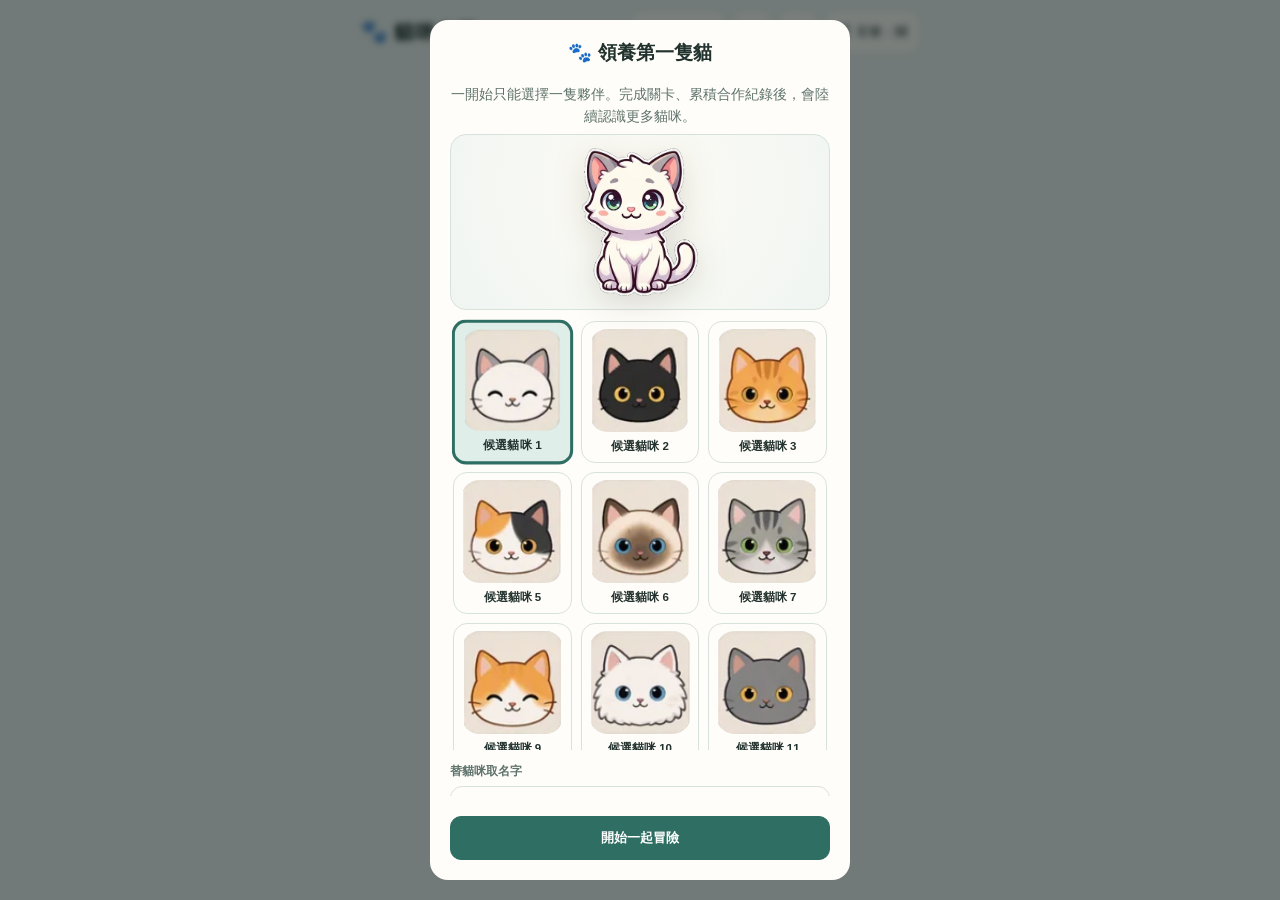
==== index.html @ 3f8132c7 "貓咪小屋改為首頁、數獨成為小遊戲，學院題庫改為標準化 JSON - 拆分 7528 行的 index.html：style.css 與 js/{main,ui,pet,room,academy,sho" ====
<!doctype html>
<html lang="zh-Hant">
  <head>
    <meta charset="UTF-8" />
    <meta name="viewport" content="width=device-width, initial-scale=1, viewport-fit=cover" />
    <meta name="color-scheme" content="light dark" />
    <title>貓咪小屋｜養貓、上學、解謎</title>
    <meta name="theme-color" content="#2f6f63" />
    <link rel="manifest" href="./manifest.webmanifest" />
    <link rel="stylesheet" href="./style.css" />
    <link rel="icon" type="image/png" sizes="32x32" href="./icons/favicon-32.png" />
    <link rel="apple-touch-icon" href="./icons/apple-touch-icon.png" />
    <meta name="mobile-web-app-capable" content="yes" />
    <meta name="apple-mobile-web-app-capable" content="yes" />
    <meta name="apple-mobile-web-app-title" content="貓咪小屋" />
    <meta name="apple-mobile-web-app-status-bar-style" content="default" />
  </head>
  <body>
    <header class="topbar">
      <h1><span>🐾</span> 貓咪小屋</h1>
      <nav class="toolbar">
        <button id="homeBtn" hidden>🏠 回貓屋</button
        ><button id="puzzleBtn" hidden>🧩 數獨打工</button
        ><button id="themeBtn" title="切換深色／淺色">🌙</button
        ><button id="sfxBtn" title="切換音效">🔊</button
        ><button id="bgmBtn" title="切換背景音樂">🎵 音樂：關</button>
      </nav>
    </header>

    <!-- 首頁：貓咪小屋 -->
    <main id="homeScreen" class="screen">
      <section class="card" id="petView"></section>
    </main>

    <!-- 小遊戲：貓咪邏輯謎題（數獨打工） -->
    <main id="puzzleScreen" class="screen" hidden>
      <p class="sub">
        每個色塊 1 隻貓・每列 1 隻・每行 1 隻・貓不能相鄰（含斜角）<br />每題唯一解，純靠邏輯推導，不用猜
      </p>
      <section class="card levels">
        <button data-n="5">5×5 簡單</button><button data-n="7">7×7 普通</button
        ><button data-n="9">9×9 困難</button><button id="dailyBtn">📅 每日挑戰</button
        ><button id="skinBtn" title="更換貓咪圖示"><span id="skinBtnLabel">🐱 換貓</span></button>
      </section>
      <section class="card">
        <div class="status">
          <span class="hearts" id="hearts">🐟🐟🐟</span><span>⏱ <b id="timer">00:00</b></span
          ><span>🐱 <b id="progress">0/5</b></span
          ><span id="bestLabel">🏆 --:--</span>
        </div>
      </section>
      <section class="card boardWrap">
        <div class="board" id="board" role="grid" aria-label="謎題盤面"></div>
      </section>
      <section class="card controls">
        <button id="modeMarkBtn" class="on">✕ 排除</button><button id="modeCatBtn">🐱 放貓</button
        ><button id="hintBtn" aria-label="顯示提示">💡 提示</button
        ><button id="undoBtn" aria-label="復原上一步">↶ 復原</button
        ><button id="autoXBtn" class="on">自動打叉</button><button id="restartBtn">↻ 重來</button
        ><button id="newBtn" class="primary">🎲 新題目</button>
      </section>
      <footer>
        <p>
          點格子＝依目前模式動作；<b>長按或右鍵</b>可清除單格。放錯貓會扣 1 條小魚乾。<br />鍵盤：<kbd>方向鍵</kbd>移動、<kbd>X</kbd>
          打叉、<kbd>C</kbd> 放貓、<kbd>Backspace</kbd> 清除。
        </p>
      </footer>
    </main>

    <div class="overlay hidden" id="overlay">
      <div class="sheet">
        <h2 id="overlayTitle">完成！</h2>
        <p id="overlayBody"></p>
        <div class="row">
          <button id="overlayPrimary" class="primary">下一題</button
          ><button id="overlaySecondary">關閉</button>
        </div>
      </div>
    </div>
    <div class="loading hidden" id="loading">
      <span class="spin"></span><span id="loadingText">生成題目中…</span>
    </div>
    <script type="module" src="./js/main.js"></script>
  </body>
</html>
---- style.css ----
:root {
  --bg: #eef3f1;
  --card: #fffdf9;
  --ink: #22322e;
  --muted: #5f736c;
  --line: #d8e2dd;
  --accent: #2f6f63;
  --accent-soft: #dfeee9;
  --warn: #b4553f;
  --gold: #c9a227;
  --radius: 16px;
  --gap: 10px;
}
:root[data-theme="dark"] {
  --bg: #141d1b;
  --card: #1c2725;
  --ink: #e6efec;
  --muted: #9db0aa;
  --line: #2c3a37;
  --accent: #6fc2ad;
  --accent-soft: #243a35;
  --warn: #e08a72;
  --gold: #e2c45c;
}
* {
  box-sizing: border-box;
}
html,
body {
  margin: 0;
  padding: 0;
}
body {
  font-family:
    -apple-system, BlinkMacSystemFont, "Segoe UI", "Noto Sans TC", "PingFang TC",
    "Microsoft JhengHei", sans-serif;
  background: var(--bg);
  color: var(--ink);
  -webkit-text-size-adjust: 100%;
  padding: calc(10px + env(safe-area-inset-top)) 12px calc(18px + env(safe-area-inset-bottom));
  display: flex;
  flex-direction: column;
  align-items: center;
  gap: 12px;
  min-height: 100dvh;
}
header {
  width: min(560px, 100%);
  text-align: center;
}
h1 {
  margin: 0;
  font-size: 1.25rem;
  letter-spacing: 0.02em;
}
h1 span {
  font-size: 1.4rem;
}
.sub {
  margin: 4px 0 0;
  color: var(--muted);
  font-size: 0.78rem;
  line-height: 1.5;
}
.card {
  width: min(560px, 100%);
  background: var(--card);
  border: 1px solid var(--line);
  border-radius: var(--radius);
  box-shadow: 0 6px 20px rgba(20, 40, 35, 0.06);
}
.status {
  display: flex;
  align-items: center;
  justify-content: space-between;
  gap: 8px;
  padding: 10px 14px;
  font-size: 0.85rem;
}
.status b {
  font-variant-numeric: tabular-nums;
}
.hearts {
  letter-spacing: 2px;
  font-size: 1rem;
}
.levels {
  display: flex;
  flex-wrap: wrap;
  gap: 6px;
  padding: 10px;
  justify-content: center;
}
.levels button {
  flex: 1 1 30%;
  min-width: 0;
}
button {
  font: inherit;
  font-size: 0.82rem;
  color: var(--ink);
  background: var(--card);
  border: 1px solid var(--line);
  border-radius: 11px;
  padding: 9px 11px;
  cursor: pointer;
  -webkit-tap-highlight-color: transparent;
}
button:active {
  transform: translateY(1px);
}
button.primary {
  background: var(--accent);
  border-color: var(--accent);
  color: #fff;
  font-weight: 700;
}
button.on {
  background: var(--accent-soft);
  border-color: var(--accent);
  font-weight: 700;
}
button:disabled {
  opacity: 0.45;
  cursor: default;
}
.boardWrap {
  width: min(560px, 100%);
  padding: 10px;
}
.board {
  position: relative;
  display: grid;
  gap: 0;
  aspect-ratio: 1/1;
  width: 100%;
  border-radius: 12px;
  overflow: hidden;
  background: var(--card);
  border: 3px solid var(--ink);
  user-select: none;
  touch-action: manipulation;
  container-type: inline-size;
}
.cell {
  position: relative;
  display: flex;
  align-items: center;
  justify-content: center;
  font-size: calc(100cqw / var(--n, 5) * 0.55);
  line-height: 1;
  cursor: pointer;
  border: 0;
  border-radius: 0;
  background: transparent;
  padding: 0;
  margin: 0;
  min-width: 0;
  min-height: 0;
  overflow: hidden;
}
.cell i {
  font-style: normal;
  pointer-events: none;
}
.cell.mark i {
  color: var(--ink);
  opacity: 0.7;
}
.cell.cat i {
  filter: drop-shadow(0 1px 1px rgba(0, 0, 0, 0.15));
}
.cell.autox i {
  opacity: 0.8;
}
.face {
  display: block;
  background: url("./icons/cats.webp") 0 0/900% 900% no-repeat;
  border-radius: 18%;
}
.cell i.face {
  width: 86%;
  height: 86%;
}
.skins {
  display: grid;
  grid-template-columns: repeat(6, minmax(0, 1fr));
  gap: 6px;
  max-height: 55vh;
  overflow: auto;
  margin-top: 10px;
  padding: 2px 2px 12px;
}
.skins button {
  aspect-ratio: 1/1;
  min-width: 0;
  padding: 3px;
  font-size: 1.5rem;
  line-height: 1;
  display: flex;
  align-items: center;
  justify-content: center;
}
.skins button.wide {
  grid-column: span 3;
  aspect-ratio: auto;
  font-size: 0.85rem;
}
.skins .face {
  width: 100%;
  height: 100%;
}
@media (hover: hover) {
  .skins button {
    transition: transform 0.12s;
  }
  .skins button:not(.wide):hover {
    transform: scale(1.5);
    position: relative;
    z-index: 1;
    box-shadow: 0 4px 14px rgba(0, 0, 0, 0.25);
  }
}
.board.kbd .cell.cursor {
  outline: 2px solid var(--accent);
  outline-offset: -3px;
}
.cell.bad {
  animation: shake 0.3s;
  background: rgba(180, 85, 63, 0.25);
}
.cell.hint {
  animation: pulse 1s ease-in-out 2;
}
@keyframes shake {
  0%,
  100% {
    transform: translateX(0);
  }
  25% {
    transform: translateX(-3px);
  }
  75% {
    transform: translateX(3px);
  }
}
@keyframes pulse {
  0%,
  100% {
    background: transparent;
  }
  50% {
    background: var(--accent-soft);
  }
}
.controls {
  display: flex;
  flex-wrap: wrap;
  gap: 6px;
  padding: 10px;
}
.controls button {
  flex: 1 1 auto;
  min-width: 76px;
}
.overlay {
  position: fixed;
  inset: 0;
  background: rgba(12, 22, 20, 0.55);
  backdrop-filter: blur(3px);
  -webkit-backdrop-filter: blur(3px);
  display: flex;
  align-items: center;
  justify-content: center;
  padding: 20px;
  z-index: 20;
}
.overlay.hidden {
  display: none;
}
.sheet {
  background: var(--card);
  color: var(--ink);
  border-radius: 18px;
  padding: 20px;
  width: min(420px, 100%);
  text-align: center;
  /* 內容過長時只捲動中間區塊，標題與按鈕固定可見 */
  display: flex;
  flex-direction: column;
  max-height: calc(100dvh - 40px);
}
.sheet > h2,
.sheet > .row {
  flex-shrink: 0;
}
#overlayBody {
  flex: 1 1 auto;
  min-height: 0;
  overflow-y: auto;
  overscroll-behavior: contain;
  -webkit-overflow-scrolling: touch;
}
/* 捲動容器會裁掉超出寬度的內容：讓格線欄位可縮小，不被文字撐寬 */
#petView .pet-home {
  grid-template-columns: minmax(0, 1fr);
}
#petView .pet-hero {
  grid-template-columns: 92px minmax(0, 1fr);
}
#petView .pet-subnav {
  grid-template-columns: repeat(4, minmax(0, 1fr));
}
@media (max-width: 600px), (hover: none) and (pointer: coarse) {
  #petView .pet-hero {
    grid-template-columns: 78px minmax(0, 1fr);
  }
}
.sheet h2 {
  margin: 0 0 6px;
  font-size: 1.2rem;
}
.sheet p {
  margin: 6px 0;
  color: var(--muted);
  font-size: 0.86rem;
  line-height: 1.6;
}
.sheet .row {
  display: flex;
  gap: 8px;
  margin-top: 14px;
}
.sheet .row button {
  flex: 1;
}
.loading {
  position: fixed;
  inset: 0;
  display: flex;
  align-items: center;
  justify-content: center;
  background: rgba(12, 22, 20, 0.35);
  z-index: 30;
  color: #fff;
  font-size: 0.95rem;
  gap: 10px;
}
.loading.hidden {
  display: none;
}
.spin {
  width: 18px;
  height: 18px;
  border-radius: 50%;
  border: 3px solid rgba(255, 255, 255, 0.35);
  border-top-color: #fff;
  animation: sp 1s linear infinite;
}
@keyframes sp {
  to {
    transform: rotate(360deg);
  }
}
footer {
  color: var(--muted);
  font-size: 0.72rem;
  text-align: center;
  line-height: 1.6;
  max-width: 560px;
}
kbd {
  background: var(--accent-soft);
  border-radius: 5px;
  padding: 1px 5px;
  font-size: 0.72rem;
}
/* 換貓動畫、音效冷卻與手機修正 */
html.skin-animation-lock,
body.skin-animation-lock {
  overflow: hidden;
  overscroll-behavior: none;
  touch-action: none;
  scrollbar-gutter: stable;
}
#skinBtn.skin-cooldown {
  position: relative;
  overflow: hidden;
  cursor: not-allowed;
  opacity: 0.72;
  border-color: var(--line);
  color: var(--muted);
}
#skinBtn.skin-cooldown::before {
  content: "";
  position: absolute;
  inset: 0;
  z-index: 0;
  background: linear-gradient(
    90deg,
    color-mix(in srgb, var(--accent) 24%, transparent),
    color-mix(in srgb, var(--accent) 8%, transparent)
  );
  transform-origin: left center;
  transform: scaleX(var(--cooldown-progress, 1));
  pointer-events: none;
}
#skinBtn > span {
  position: relative;
  z-index: 1;
}
.skins button.skin-choosing {
  position: relative;
  z-index: 2;
  transform: scale(0.92);
  opacity: 0.55;
  transition:
    transform 0.15s ease,
    opacity 0.15s ease;
}
.skin-effects-layer {
  position: fixed;
  inset: 0;
  z-index: 9999;
  width: 100%;
  height: 100%;
  overflow: visible;
  pointer-events: none;
  contain: layout style;
  transform: translateZ(0);
}
.skin-fly-preview {
  position: absolute;
  left: 0;
  top: 0;
  z-index: 5;
  display: flex;
  align-items: center;
  justify-content: center;
  margin: 0;
  padding: 3px;
  overflow: hidden;
  pointer-events: none;
  background: var(--card);
  border: 2px solid var(--accent);
  border-radius: 18%;
  box-shadow:
    0 8px 26px rgba(0, 0, 0, 0.34),
    0 0 0 4px color-mix(in srgb, var(--accent) 20%, transparent),
    0 0 24px color-mix(in srgb, var(--accent) 58%, transparent);
  transform-origin: center;
  will-change: transform, opacity, filter;
  backface-visibility: hidden;
}
.skin-fly-preview .face {
  width: 100%;
  height: 100%;
  border-radius: 14%;
}
.skin-fly-preview .fly-emoji {
  display: flex;
  align-items: center;
  justify-content: center;
  width: 100%;
  height: 100%;
  font-size: clamp(28px, 9vw, 46px);
  line-height: 1;
}
.skin-trail-dot,
.skin-paw-trail,
.skin-arrival-particle,
.skin-arrival-ring {
  position: absolute;
  left: 0;
  top: 0;
  pointer-events: none;
  transform: translate3d(-50%, -50%, 0);
}
.skin-trail-dot {
  z-index: 2;
  width: 10px;
  height: 10px;
  border-radius: 50%;
  background: radial-gradient(
    circle,
    #fff 0 18%,
    var(--gold) 20% 44%,
    var(--accent) 48% 70%,
    transparent 74%
  );
  box-shadow:
    0 0 7px var(--gold),
    0 0 14px var(--accent);
  animation: skinTrailFade 0.48s ease-out forwards;
}
@keyframes skinTrailFade {
  to {
    opacity: 0;
    transform: translate3d(-50%, -50%, 0) scale(0.12);
  }
}
.skin-paw-trail {
  z-index: 3;
  color: var(--gold);
  font-size: 15px;
  line-height: 1;
  filter: drop-shadow(0 0 3px #fff) drop-shadow(0 0 6px var(--gold));
  animation: skinPawFade 0.66s ease-out forwards;
}
@keyframes skinPawFade {
  0% {
    opacity: 0.95;
    transform: translate3d(-50%, -50%, 0) scale(0.66) rotate(var(--paw-rotate, 0deg));
  }
  100% {
    opacity: 0;
    transform: translate3d(-50%, -105%, 0) scale(0.32) rotate(var(--paw-rotate, 0deg));
  }
}
.skin-arrival-particle {
  z-index: 6;
  width: 8px;
  height: 8px;
  border-radius: 50%;
  background: var(--particle-color, var(--gold));
  box-shadow:
    0 0 6px var(--particle-color, var(--gold)),
    0 0 12px var(--particle-color, var(--gold));
  animation: skinParticleBurst 0.62s ease-out forwards;
}
@keyframes skinParticleBurst {
  to {
    opacity: 0;
    transform: translate3d(-50%, -50%, 0) translate3d(var(--particle-x), var(--particle-y), 0)
      scale(0.12);
  }
}
.skin-arrival-ring {
  z-index: 1;
  width: 24px;
  height: 24px;
  border: 3px solid var(--accent);
  border-radius: 50%;
  box-shadow:
    0 0 12px var(--accent),
    inset 0 0 12px var(--gold);
  animation: skinArrivalRing 0.58s ease-out forwards;
}
@keyframes skinArrivalRing {
  from {
    opacity: 0.95;
    transform: translate3d(-50%, -50%, 0) scale(0.3);
  }
  to {
    opacity: 0;
    transform: translate3d(-50%, -50%, 0) scale(3.8);
  }
}
.board.skin-arrive {
  animation: boardSkinArrive 0.42s cubic-bezier(0.2, 0.9, 0.3, 1);
}
@keyframes boardSkinArrive {
  0%,
  100% {
    transform: scale(1);
    filter: brightness(1);
  }
  35% {
    transform: scale(0.978);
    filter: brightness(1.14);
  }
  68% {
    transform: scale(1.012);
    filter: brightness(1.07);
  }
}
.cell.cat.skin-target {
  z-index: 3;
  overflow: visible;
}
.cell.cat.skin-target i {
  animation: skinTargetArrive 0.56s cubic-bezier(0.18, 0.9, 0.28, 1);
}
@keyframes skinTargetArrive {
  0% {
    opacity: 0.45;
    transform: scale(0.65) rotate(-7deg);
  }
  48% {
    opacity: 1;
    transform: scale(1.35) rotate(5deg);
  }
  72% {
    transform: scale(0.92) rotate(-2deg);
  }
  100% {
    transform: scale(1);
  }
}
.cell.cat.skin-updated i {
  animation: catSkinUpdated 0.42s cubic-bezier(0.2, 0.9, 0.3, 1) both;
}
@keyframes catSkinUpdated {
  0% {
    transform: scale(0.75);
    opacity: 0.5;
  }
  58% {
    transform: scale(1.17);
    opacity: 1;
  }
  100% {
    transform: scale(1);
    opacity: 1;
  }
}
@media (max-width: 600px), (hover: none), (pointer: coarse) {
  body {
    isolation: isolate;
  }
  .overlay {
    backdrop-filter: blur(2px);
    -webkit-backdrop-filter: blur(2px);
  }
  .skin-fly-preview {
    padding: 2px;
    box-shadow:
      0 7px 20px rgba(0, 0, 0, 0.3),
      0 0 0 3px var(--accent);
  }
  .skin-trail-dot {
    width: 8px;
    height: 8px;
  }
  .skin-paw-trail {
    font-size: 13px;
  }
}
@media (max-width: 400px) {
  .status {
    font-size: 0.78rem;
    padding: 8px 10px;
  }
}
@media (prefers-reduced-motion: reduce) {
  .skin-trail-dot,
  .skin-paw-trail,
  .skin-arrival-particle,
  .skin-arrival-ring {
    display: none !important;
  }
  .board.skin-arrive,
  .cell.cat.skin-target i,
  .cell.cat.skin-updated i {
    animation: none !important;
  }
  .skins button.skin-choosing {
    transition: none;
  }
}

/* =========================================================
   手機操作版面與動畫效能優化
   ========================================================= */
:root {
  --tap-size: 44px;
  --mobile-controls-height: 76px;
}
button {
  min-height: var(--tap-size);
  touch-action: manipulation;
}
button:focus-visible {
  outline: 3px solid color-mix(in srgb, var(--accent) 55%, white);
  outline-offset: 2px;
}

/* 動畫元素隔離，降低重繪範圍 */
.skin-effects-layer {
  contain: strict;
  isolation: isolate;
}
.skin-fly-preview,
.skin-trail-dot,
.skin-paw-trail,
.skin-arrival-particle,
.skin-arrival-ring {
  contain: layout style paint;
  transform-style: preserve-3d;
}
.board,
.cell,
.face {
  backface-visibility: hidden;
  -webkit-backface-visibility: hidden;
}

/* 手機介面 */
@media (max-width: 600px), (hover: none) and (pointer: coarse) {
  :root {
    --radius: 14px;
    --tap-size: 46px;
  }
  html {
    scroll-padding-bottom: calc(
      var(--mobile-controls-height) + env(safe-area-inset-bottom) + 12px
    );
  }
  body {
    display: block;
    min-height: 100dvh;
    padding: calc(6px + env(safe-area-inset-top)) 8px
      calc(var(--mobile-controls-height) + env(safe-area-inset-bottom) + 18px);
  }
  header,
  .card,
  footer {
    width: 100%;
    max-width: 560px;
    margin-left: auto;
    margin-right: auto;
  }
  header {
    padding: 2px 2px 4px;
  }
  h1 {
    font-size: 1.08rem;
    line-height: 1.25;
  }
  h1 span {
    font-size: 1.2rem;
  }
  .sub {
    font-size: 0.72rem;
    line-height: 1.38;
    margin-top: 2px;
  }

  /* 難度與功能縮成穩定的三欄按鈕 */
  .levels {
    display: grid;
    grid-template-columns: repeat(3, minmax(0, 1fr));
    gap: 6px;
    padding: 7px;
    margin-top: 5px;
  }
  .levels button {
    width: 100%;
    min-width: 0;
    min-height: 44px;
    padding: 6px 4px;
    font-size: 0.75rem;
    line-height: 1.15;
  }

  /* 狀態列固定一行，減少棋盤上方高度 */
  .status {
    display: grid;
    grid-template-columns: 1.2fr 0.9fr 0.8fr 1fr;
    gap: 3px;
    padding: 7px 8px;
    margin-top: 6px;
    font-size: 0.72rem;
    text-align: center;
  }
  .status > span {
    white-space: nowrap;
    overflow: hidden;
    text-overflow: ellipsis;
  }
  .hearts {
    font-size: 0.86rem;
    letter-spacing: 0;
  }

  /* 棋盤盡可能放大，並避免點擊後畫面縮放 */
  .boardWrap {
    padding: 6px;
    margin-top: 6px;
  }
  .board {
    border-width: 2px;
    border-radius: 10px;
    touch-action: manipulation;
  }
  .cell {
    touch-action: manipulation;
    -webkit-user-select: none;
    user-select: none;
  }
  .cell:active {
    filter: brightness(0.94);
  }

  /* 主要操作固定在底部，拇指可直接碰到 */
  .controls {
    position: fixed;
    left: 0;
    right: 0;
    bottom: 0;
    z-index: 15;
    display: grid;
    grid-template-columns: repeat(5, minmax(0, 1fr));
    gap: 5px;
    width: 100%;
    max-width: none;
    min-height: var(--mobile-controls-height);
    padding: 7px max(8px, env(safe-area-inset-right)) calc(7px + env(safe-area-inset-bottom))
      max(8px, env(safe-area-inset-left));
    border: 0;
    border-top: 1px solid var(--line);
    border-radius: 16px 16px 0 0;
    background: color-mix(in srgb, var(--card) 94%, transparent);
    box-shadow: 0 -8px 24px rgba(20, 40, 35, 0.16);
    backdrop-filter: blur(10px);
    -webkit-backdrop-filter: blur(10px);
  }
  .controls button {
    min-width: 0;
    min-height: 50px;
    padding: 5px 2px;
    font-size: 0.71rem;
    line-height: 1.1;
    border-radius: 10px;
  }
  /* 手機底欄只保留最常用的五個動作 */
  #autoXBtn,
  #restartBtn {
    display: none;
  }
  #newBtn {
    font-size: 0;
  }
  #newBtn::after {
    content: "🎲 新題";
    font-size: 0.71rem;
  }

  footer {
    padding: 10px 8px 4px;
    font-size: 0.66rem;
  }
  footer p:first-child {
    display: none;
  }

  /* 換貓改為底部抽屜，避免鍵盤式彈窗擋住棋盤 */
  .overlay {
    align-items: flex-end;
    padding: 0;
    background: rgba(12, 22, 20, 0.4);
    backdrop-filter: none;
    -webkit-backdrop-filter: none;
  }
  .sheet {
    width: 100%;
    max-width: 560px;
    max-height: min(78dvh, 650px);
    padding: 13px 12px calc(12px + env(safe-area-inset-bottom));
    border-radius: 20px 20px 0 0;
    box-shadow: 0 -12px 34px rgba(0, 0, 0, 0.28);
    overflow: hidden;
  }
  .sheet h2 {
    font-size: 1.05rem;
    margin-bottom: 3px;
  }
  .sheet p {
    font-size: 0.78rem;
    line-height: 1.4;
  }
  .sheet .row {
    margin-top: 8px;
  }
  .skins {
    grid-template-columns: repeat(6, minmax(0, 1fr));
    gap: 7px;
    max-height: calc(min(78dvh, 650px) - 116px);
    padding: 4px 2px 14px;
    overscroll-behavior: contain;
    -webkit-overflow-scrolling: touch;
  }
  .skins button {
    min-height: 0;
    border-radius: 12px;
  }
  .skins button.wide {
    min-height: 44px;
  }

  /* 手機減少昂貴的陰影與模糊 */
  .skin-fly-preview {
    box-shadow:
      0 5px 14px rgba(0, 0, 0, 0.25),
      0 0 0 2px var(--accent);
  }
  .skin-trail-dot {
    box-shadow: 0 0 5px var(--gold);
  }
  .skin-paw-trail {
    filter: none;
  }
  .skin-arrival-particle {
    box-shadow: 0 0 4px var(--particle-color, var(--gold));
  }
}

@media (max-width: 370px) {
  .sub br {
    display: none;
  }
  .levels button {
    font-size: 0.69rem;
  }
  .status {
    font-size: 0.67rem;
    padding-left: 5px;
    padding-right: 5px;
  }
  .controls button {
    font-size: 0.65rem;
  }
  #newBtn::after {
    font-size: 0.65rem;
  }
}

/* 低效能模式由 JavaScript 自動加入 */
html.low-fx .skin-paw-trail {
  display: none !important;
}
html.low-fx .skin-trail-dot {
  box-shadow: none;
  width: 6px !important;
  height: 6px !important;
}
html.low-fx .skin-arrival-particle:nth-of-type(n + 9) {
  display: none !important;
}
html.low-fx .board.skin-arrive {
  animation-duration: 0.28s;
}

/* 棋盤線條修正：圓角格子 + 單一 SVG 連續粗線層 */
.boardWrap {
  position: relative;
}
.board {
  gap: 2px;
  padding: 3px;
  border: 0;
  border-radius: 14px;
  background: color-mix(in srgb, var(--ink) 28%, var(--card));
  overflow: hidden;
}
.cell {
  border: 0 !important;
  border-radius: clamp(4px, 1.4cqw, 10px) !important;
  overflow: hidden;
  background-clip: padding-box;
}
.region-lines {
  position: absolute;
  inset: 10px;
  z-index: 4;
  width: calc(100% - 20px);
  height: calc(100% - 20px);
  pointer-events: none;
  overflow: visible;
  filter: drop-shadow(0 1px 0 rgba(255, 255, 255, 0.18));
}
.region-lines .region-boundary {
  fill: none;
  stroke: var(--ink);
  stroke-width: 3.5;
  stroke-linecap: square;
  stroke-linejoin: round;
  vector-effect: non-scaling-stroke;
}
.region-lines .outer-boundary {
  fill: none;
  stroke: var(--ink);
  stroke-width: 4;
  stroke-linejoin: round;
  vector-effect: non-scaling-stroke;
}
@media (max-width: 600px), (hover: none) and (pointer: coarse) {
  .board {
    gap: 2px;
    padding: 3px;
    border-radius: 12px;
  }
  .cell {
    border-radius: 7px !important;
  }
  .region-lines {
    inset: 6px;
    width: calc(100% - 12px);
    height: calc(100% - 12px);
  }
  .region-lines .region-boundary {
    stroke-width: 3;
  }
  .region-lines .outer-boundary {
    stroke-width: 4;
  }
}

/* 貓咪小屋、互動屋與好感度 */
.pet-home {
  display: grid;
  gap: 12px;
  text-align: left;
}
.pet-room-stage {
  position: relative;
  display: flex;
  flex-direction: column;
  align-items: center;
  justify-content: flex-end;
  min-height: 255px;
  padding: 14px 14px 14px;
  border-radius: 20px;
  background: radial-gradient(circle at 50% 25%, rgba(255, 252, 245, 0.96), rgba(242, 246, 243, 0.9)), var(--accent-soft);
  border: 1.5px solid color-mix(in srgb, var(--accent) 35%, var(--line));
  box-shadow: 0 8px 24px rgba(0, 0, 0, 0.05), inset 0 1px 0 rgba(255, 255, 255, 0.9);
  overflow: hidden;
  user-select: none;
  cursor: pointer;
  transition: transform 0.15s ease, box-shadow 0.15s ease;
}
.pet-room-stage:active {
  transform: scale(0.992);
}
.pet-room-header-left {
  position: absolute;
  top: 10px;
  left: 12px;
  display: flex;
  align-items: center;
  gap: 6px;
  z-index: 10;
}
.pet-room-badge {
  display: inline-flex;
  align-items: center;
  gap: 5px;
  font-size: 0.74rem;
  font-weight: 700;
  padding: 3px 10px;
  border-radius: 999px;
  background: rgba(255, 255, 255, 0.92);
  box-shadow: 0 2px 6px rgba(0, 0, 0, 0.06);
  color: var(--ink);
  backdrop-filter: blur(4px);
}
.room-snapshot-btn {
  display: inline-flex;
  align-items: center;
  gap: 4px;
  font-size: 0.72rem;
  font-weight: 700;
  padding: 3px 9px;
  border-radius: 999px;
  background: rgba(255, 255, 255, 0.94);
  box-shadow: 0 2px 6px rgba(0, 0, 0, 0.08);
  color: var(--ink);
  border: 1px solid var(--line);
  cursor: pointer;
  transition: transform 0.15s ease, background 0.15s ease, border-color 0.15s ease;
  backdrop-filter: blur(4px);
  user-select: none;
}
.room-snapshot-btn:hover {
  transform: scale(1.06);
  background: var(--accent-soft);
  border-color: var(--accent);
}
.room-snapshot-btn:active {
  transform: scale(0.94);
}
.room-camera-flash {
  position: absolute;
  inset: 0;
  background: #ffffff;
  z-index: 99;
  pointer-events: none;
  opacity: 0;
}
.room-camera-flash.flash {
  animation: cameraFlash 0.45s ease-out forwards;
}
@keyframes cameraFlash {
  0% { opacity: 0.92; }
  100% { opacity: 0; }
}

.photo-preview-wrap {
  display: flex;
  flex-direction: column;
  align-items: center;
  gap: 14px;
  padding: 4px 0 10px;
}
.photo-card-frame {
  width: 100%;
  max-width: 320px;
  border-radius: 16px;
  background: #faf8f5;
  padding: 10px;
  box-shadow: 0 12px 30px rgba(0, 0, 0, 0.18), 0 2px 6px rgba(0, 0, 0, 0.08);
  border: 1.5px solid #eae5db;
  transform: rotate(-1.5deg);
  transition: transform 0.25s cubic-bezier(0.34, 1.56, 0.64, 1);
}
.photo-card-frame:hover {
  transform: rotate(0deg) scale(1.02);
}
.photo-preview-img {
  width: 100%;
  height: auto;
  border-radius: 10px;
  display: block;
}
.photo-actions-row {
  display: flex;
  align-items: center;
  justify-content: center;
  flex-wrap: wrap;
  gap: 8px;
  width: 100%;
}
.photo-action-btn {
  display: inline-flex;
  align-items: center;
  justify-content: center;
  gap: 6px;
  padding: 9px 18px;
  border-radius: 14px;
  font-size: 0.85rem;
  font-weight: 700;
  background: var(--card);
  border: 1px solid var(--line);
  box-shadow: 0 2px 6px rgba(0, 0, 0, 0.06);
  color: var(--ink);
  text-decoration: none;
  cursor: pointer;
  transition: transform 0.12s ease, background 0.12s ease, border-color 0.12s ease;
}
.photo-action-btn:hover {
  transform: translateY(-2px);
  background: var(--accent-soft);
  border-color: var(--accent);
}
.photo-action-btn.primary {
  background: var(--accent);
  color: #fff;
  border-color: var(--accent);
}
.photo-action-btn.primary:hover {
  background: var(--accent-strong);
}

/* 貓咪快捷狀態條 (金幣、飽食、體力、疲勞) */
.pet-quick-status-bar {
  display: flex;
  align-items: center;
  justify-content: space-between;
  gap: 6px;
  background: var(--card);
  border: 1px solid var(--line);
  border-radius: 12px;
  padding: 6px 12px;
  margin-bottom: 8px;
  box-shadow: 0 1px 3px rgba(0, 0, 0, 0.04);
  font-size: 0.72rem;
  font-weight: 700;
}
.pet-quick-pill {
  display: inline-flex;
  align-items: center;
  gap: 4px;
  color: var(--ink);
}
.coin-badge {
  display: inline-flex;
  align-items: center;
  gap: 4px;
  background: linear-gradient(135deg, #fef3c7, #fde68a);
  color: #92400e;
  border: 1px solid #fcd34d;
  padding: 3px 9px;
  border-radius: 999px;
  font-weight: 800;
  font-size: 0.74rem;
}

/* 貓咪學院排課介面 */
.academy-panel {
  display: flex;
  flex-direction: column;
  gap: 10px;
}
.academy-hero {
  background: linear-gradient(135deg, #f0fdf4, #e0f2fe);
  border: 1px solid #bae6fd;
  border-radius: 14px;
  padding: 10px 12px;
  font-size: 0.74rem;
  line-height: 1.45;
  color: #0369a1;
}
.academy-grid {
  display: grid;
  grid-template-columns: 1fr 1fr;
  gap: 8px;
}
.academy-card {
  background: var(--card);
  border: 1px solid var(--line);
  border-radius: 14px;
  padding: 10px;
  display: flex;
  flex-direction: column;
  gap: 6px;
  box-shadow: 0 2px 6px rgba(0, 0, 0, 0.03);
  transition: transform 0.15s ease, box-shadow 0.15s ease;
}
.academy-card:hover {
  transform: translateY(-2px);
  box-shadow: 0 4px 12px rgba(0, 0, 0, 0.07);
}
.academy-card-head {
  display: flex;
  align-items: center;
  justify-content: space-between;
}
.academy-card-title {
  display: flex;
  align-items: center;
  gap: 5px;
  font-weight: 800;
  font-size: 0.82rem;
}
.academy-stat-val {
  font-size: 0.68rem;
  font-weight: 800;
  padding: 2px 7px;
  border-radius: 999px;
}
.academy-desc {
  font-size: 0.65rem;
  color: var(--muted);
  line-height: 1.35;
  min-height: 28px;
}
.academy-action-btn {
  background: var(--accent);
  color: #fff;
  border: none;
  border-radius: 10px;
  padding: 7px 10px;
  font-weight: 700;
  font-size: 0.74rem;
  cursor: pointer;
  transition: filter 0.15s ease, transform 0.1s ease;
}
.academy-action-btn:hover {
  filter: brightness(1.08);
}
.academy-action-btn:active {
  transform: scale(0.97);
}
.academy-work-card {
  grid-column: 1 / -1;
  background: linear-gradient(135deg, #fffbeb, #fef3c7);
  border: 1.5px dashed #f59e0b;
}

/* 隨堂測驗題庫視窗 */
.quiz-box {
  display: flex;
  flex-direction: column;
  gap: 12px;
  text-align: left;
}
.quiz-header {
  display: flex;
  align-items: center;
  justify-content: space-between;
  border-bottom: 1px solid var(--line);
  padding-bottom: 6px;
}
.quiz-counter {
  font-size: 0.78rem;
  font-weight: 800;
  color: var(--accent);
}
.quiz-question {
  font-size: 0.92rem;
  font-weight: 800;
  color: var(--ink);
  line-height: 1.5;
  background: var(--card);
  padding: 12px 14px;
  border-radius: 14px;
  border: 1px solid var(--line);
  box-shadow: 0 2px 8px rgba(0, 0, 0, 0.03);
}
.quiz-options {
  display: flex;
  flex-direction: column;
  gap: 8px;
}
.quiz-option-btn {
  background: var(--card);
  border: 1.5px solid var(--line);
  border-radius: 12px;
  padding: 10px 14px;
  font-size: 0.82rem;
  font-weight: 700;
  color: var(--ink);
  text-align: left;
  cursor: pointer;
  display: flex;
  align-items: center;
  gap: 8px;
  transition: all 0.15s ease;
}
.quiz-option-btn:hover:not(:disabled) {
  border-color: var(--accent);
  background: var(--accent-soft);
  transform: translateX(3px);
}
.quiz-option-btn.correct {
  background: #ecfdf5 !important;
  border-color: #10b981 !important;
  color: #065f46 !important;
  font-weight: 800;
}
.quiz-option-btn.wrong {
  background: #fef2f2 !important;
  border-color: #ef4444 !important;
  color: #991b1b !important;
}
.quiz-feedback {
  background: #f8fafc;
  border-radius: 12px;
  padding: 10px 12px;
  font-size: 0.78rem;
  line-height: 1.45;
  border: 1px solid var(--line);
  animation: fadeIn 0.25s ease;
}
.quiz-feedback b {
  display: block;
  margin-bottom: 3px;
}

/* 測驗結果畫面 */
.quiz-result-card {
  display: flex;
  flex-direction: column;
  align-items: center;
  gap: 12px;
  padding: 10px 0;
  text-align: center;
}
.quiz-grade-badge {
  font-size: 2.2rem;
  font-weight: 900;
  width: 64px;
  height: 64px;
  border-radius: 50%;
  display: flex;
  align-items: center;
  justify-content: center;
  background: linear-gradient(135deg, #fef08a, #f59e0b);
  color: #78350f;
  box-shadow: 0 4px 14px rgba(245, 158, 11, 0.35);
}
.quiz-rewards-row {
  display: flex;
  flex-wrap: wrap;
  justify-content: center;
  gap: 8px;
  margin: 6px 0;
}
.quiz-reward-pill {
  display: inline-flex;
  align-items: center;
  gap: 4px;
  padding: 6px 12px;
  border-radius: 999px;
  font-size: 0.82rem;
  font-weight: 800;
  background: var(--card);
  border: 1px solid var(--line);
}

/* 狀態六芒星與生理作息面板 */
.stats-panel {
  display: flex;
  flex-direction: column;
  gap: 12px;
}
.stats-bars-grid {
  display: grid;
  grid-template-columns: 1fr 1fr;
  gap: 8px;
}
.stat-bar-box {
  background: var(--card);
  border: 1px solid var(--line);
  border-radius: 12px;
  padding: 8px 10px;
}
.stat-bar-head {
  display: flex;
  justify-content: space-between;
  font-size: 0.72rem;
  font-weight: 800;
  margin-bottom: 4px;
}
.stat-meter-track {
  height: 8px;
  background: var(--line);
  border-radius: 999px;
  overflow: hidden;
}
.stat-meter-fill {
  height: 100%;
  border-radius: 999px;
  transition: width 0.4s ease;
}
.daily-care-row {
  display: grid;
  grid-template-columns: 1fr 1fr 1fr;
  gap: 6px;
  margin-top: 4px;
}
.daily-care-btn {
  background: var(--card);
  border: 1px solid var(--line);
  border-radius: 12px;
  padding: 8px;
  font-size: 0.75rem;
  font-weight: 700;
  cursor: pointer;
  display: flex;
  flex-direction: column;
  align-items: center;
  gap: 3px;
  color: var(--ink);
  transition: all 0.15s ease;
}
.daily-care-btn:hover {
  background: var(--accent-soft);
  border-color: var(--accent);
}
.daily-care-btn small {
  font-size: 0.62rem;
  color: var(--muted);
}
.win-coins-notice {
  margin-top: 6px;
  font-size: 0.8rem;
  font-weight: 800;
  color: #d97706;
}

/* 商店與家具工坊樣式 */
.shop-tabs {
  display: flex;
  gap: 6px;
  margin-bottom: 10px;
}
.shop-tab-btn {
  flex: 1;
  padding: 7px 4px;
  border-radius: 10px;
  border: 1px solid var(--line);
  background: var(--card);
  font-size: 0.75rem;
  font-weight: 700;
  cursor: pointer;
  color: var(--ink);
  transition: all 0.15s ease;
}
.shop-tab-btn.active {
  background: var(--accent);
  color: #fff;
  border-color: var(--accent);
}
.shop-grid {
  display: grid;
  grid-template-columns: 1fr 1fr;
  gap: 8px;
}
.shop-item-card {
  background: var(--card);
  border: 1px solid var(--line);
  border-radius: 14px;
  padding: 10px;
  display: flex;
  flex-direction: column;
  align-items: center;
  gap: 6px;
  text-align: center;
  position: relative;
  box-shadow: 0 2px 6px rgba(0, 0, 0, 0.03);
  transition: transform 0.15s ease;
}
.shop-item-card:hover {
  transform: translateY(-2px);
}
.shop-item-thumb {
  width: 60px;
  height: 60px;
  object-fit: contain;
  border-radius: 10px;
  background: rgba(0, 0, 0, 0.02);
}
.shop-item-name {
  font-size: 0.78rem;
  font-weight: 800;
  color: var(--ink);
}
.shop-item-desc {
  font-size: 0.65rem;
  color: var(--muted);
  line-height: 1.35;
  min-height: 26px;
}
.shop-buy-btn {
  width: 100%;
  padding: 6px 10px;
  border-radius: 10px;
  border: none;
  background: var(--accent);
  color: #fff;
  font-size: 0.74rem;
  font-weight: 800;
  cursor: pointer;
  display: inline-flex;
  align-items: center;
  justify-content: center;
  gap: 4px;
  transition: filter 0.15s ease;
}
.shop-buy-btn:hover {
  filter: brightness(1.08);
}
.shop-buy-btn:disabled {
  background: var(--line);
  color: var(--muted);
  cursor: not-allowed;
}

/* 扭蛋機樣式 */
.gacha-stage {
  display: flex;
  flex-direction: column;
  align-items: center;
  gap: 12px;
  padding: 6px 0;
  text-align: center;
}
.gacha-machine-wrap {
  position: relative;
  width: 190px;
  height: 230px;
  display: flex;
  align-items: center;
  justify-content: center;
}
.gacha-machine-img {
  max-width: 100%;
  max-height: 100%;
  object-fit: contain;
  filter: drop-shadow(0 8px 20px rgba(245, 158, 11, 0.35));
  transition: transform 0.25s cubic-bezier(0.34, 1.56, 0.64, 1);
}
.gacha-machine-wrap.cranking .gacha-machine-img {
  animation: gachaShake 0.5s ease-in-out infinite;
}
@keyframes gachaShake {
  0% { transform: rotate(0deg) scale(1); }
  25% { transform: rotate(-3deg) scale(1.04); }
  50% { transform: rotate(3deg) scale(1.04); }
  75% { transform: rotate(-2deg) scale(1.02); }
  100% { transform: rotate(0deg) scale(1); }
}
.gacha-rates-badge {
  font-size: 0.68rem;
  font-weight: 700;
  color: #92400e;
  background: #fef3c7;
  border: 1px solid #fcd34d;
  padding: 4px 10px;
  border-radius: 999px;
}
.gacha-pity-text {
  font-size: 0.72rem;
  color: var(--muted);
  font-weight: 600;
}
.gacha-actions-row {
  display: flex;
  gap: 10px;
  width: 100%;
}
.gacha-pull-btn {
  flex: 1;
  display: flex;
  flex-direction: column;
  align-items: center;
  gap: 3px;
  padding: 10px;
  border-radius: 14px;
  border: none;
  font-weight: 800;
  cursor: pointer;
  transition: all 0.15s ease;
}
.gacha-pull-btn.single {
  background: linear-gradient(135deg, #3b82f6, #2563eb);
  color: #fff;
  box-shadow: 0 4px 12px rgba(37, 99, 235, 0.3);
}
.gacha-pull-btn.multi {
  background: linear-gradient(135deg, #f59e0b, #d97706);
  color: #fff;
  box-shadow: 0 4px 12px rgba(217, 119, 6, 0.35);
}
.gacha-pull-btn:hover:not(:disabled) {
  transform: translateY(-2px);
  filter: brightness(1.08);
}
.gacha-pull-btn:disabled {
  opacity: 0.5;
  cursor: not-allowed;
}

/* 扭蛋開獎展示卡 */
.gacha-reveal-wrap {
  display: flex;
  flex-direction: column;
  align-items: center;
  gap: 12px;
  padding: 14px 0;
  text-align: center;
}
.gacha-capsule-anim {
  width: 130px;
  height: 130px;
  object-fit: contain;
  animation: capsulePop 0.7s cubic-bezier(0.34, 1.56, 0.64, 1);
  filter: drop-shadow(0 8px 24px rgba(236, 72, 153, 0.45));
}
@keyframes capsulePop {
  0% { transform: scale(0.2) rotate(-20deg); opacity: 0; }
  60% { transform: scale(1.15) rotate(10deg); opacity: 1; }
  100% { transform: scale(1) rotate(0deg); }
}
.gacha-results-grid {
  display: grid;
  grid-template-columns: repeat(auto-fill, minmax(80px, 1fr));
  gap: 8px;
  width: 100%;
  max-height: 280px;
  overflow-y: auto;
  padding: 4px;
}
.gacha-res-card {
  background: var(--card);
  border: 1.5px solid var(--line);
  border-radius: 12px;
  padding: 8px 4px;
  display: flex;
  flex-direction: column;
  align-items: center;
  gap: 4px;
  font-size: 0.68rem;
  font-weight: 700;
  text-align: center;
}
.gacha-res-card.ssr {
  border-color: #f59e0b;
  background: linear-gradient(135deg, #fffbeb, #fef3c7);
  box-shadow: 0 0 10px rgba(245, 158, 11, 0.4);
}
.gacha-res-card.sr {
  border-color: #8b5cf6;
  background: linear-gradient(135deg, #fbf7ff, #f3e8ff);
}
.gacha-res-thumb {
  width: 44px;
  height: 44px;
  object-fit: contain;
}

/* 客廳家具與壁紙裝飾 */
.pet-room-stage.wallpaper-tatami {
  background-image: url("./icons/room/wallpaper_tatami.webp");
  background-size: 160px;
  background-repeat: repeat;
}
.room-furniture-kotatsu {
  position: absolute;
  left: 86px;
  bottom: 12px;
  width: 100px;
  height: auto;
  filter: drop-shadow(0 6px 12px rgba(0, 0, 0, 0.14));
  cursor: pointer;
  z-index: 4;
  transition: transform 0.15s ease;
}
.room-furniture-kotatsu:hover {
  transform: scale(1.06);
}
.room-furniture-cattree {
  position: absolute;
  left: 8px;
  bottom: 20px;
  width: 76px;
  height: auto;
  filter: drop-shadow(0 6px 12px rgba(0, 0, 0, 0.12));
  cursor: pointer;
  z-index: 4;
  transition: transform 0.15s ease;
}
.room-furniture-cattree:hover {
  transform: scale(1.06);
}
.costume-thumb-img {
  width: 48px;
  height: 48px;
  object-fit: contain;
}
.costume-layer-sprite {
  position: absolute;
  top: 0;
  left: 50%;
  transform: translateX(-50%);
  width: 100%;
  height: 100%;
  object-fit: contain;
  pointer-events: none;
  z-index: 5;
  filter: drop-shadow(0 4px 10px rgba(0, 0, 0, 0.15));
}
.pet-room-stage .pet-speech {
  position: absolute;
  top: 10px;
  right: 12px;
  left: auto;
  bottom: auto;
  max-width: 220px;
  padding: 7px 12px;
  border-radius: 14px;
  background: rgba(255, 255, 255, 0.98);
  box-shadow: 0 4px 16px rgba(0, 0, 0, 0.12);
  border: 1.5px solid color-mix(in srgb, var(--accent) 45%, var(--line));
  font-size: 0.78rem;
  font-weight: 800;
  color: var(--ink);
  pointer-events: none;
  opacity: 0;
  transform: translateY(6px) scale(0.94);
  transition: opacity 0.25s ease, transform 0.25s ease;
  z-index: 15;
  backdrop-filter: blur(4px);
}
.pet-room-stage .pet-speech.show {
  animation: roomSpeechShow 2.8s ease forwards !important;
}
@keyframes roomSpeechShow {
  0% { opacity: 0; transform: translateY(6px) scale(0.92); }
  10%, 85% { opacity: 1; transform: translateY(0) scale(1); }
  100% { opacity: 0; transform: translateY(-4px) scale(0.96); }
}
.room-hearts {
  position: absolute;
  inset: 0;
  pointer-events: none;
  overflow: hidden;
  z-index: 5;
}
.room-heart-particle {
  position: absolute;
  font-size: 1.4rem;
  animation: floatHeart 1.4s ease-out forwards;
  opacity: 0;
}
@keyframes floatHeart {
  0% {
    opacity: 1;
    transform: translateY(0) scale(0.6) rotate(0deg);
  }
  50% {
    opacity: 0.95;
    transform: translateY(-45px) scale(1.18) rotate(var(--rot, 15deg));
  }
  100% {
    opacity: 0;
    transform: translateY(-90px) scale(0.9) rotate(var(--rot, 30deg));
  }
}
.pet-room-rug {
  position: absolute;
  bottom: 18px;
  width: 78%;
  max-width: 270px;
  height: 50px;
  border-radius: 50%;
  background: radial-gradient(ellipse at center, rgba(235, 215, 190, 0.82) 0%, rgba(220, 195, 165, 0.45) 70%, transparent 100%);
  box-shadow: 0 4px 16px rgba(160, 120, 80, 0.1);
  z-index: 1;
}
.pet-room-cat-wrap {
  position: relative;
  z-index: 3;
  display: flex;
  align-items: center;
  justify-content: center;
  width: 100%;
  min-height: 185px;
  pointer-events: none;
}
.room-cat-img {
  width: auto;
  max-width: 210px;
  height: 185px;
  object-fit: contain;
  filter: drop-shadow(0 8px 16px rgba(40, 25, 10, 0.14));
  transition: transform 0.25s cubic-bezier(0.34, 1.56, 0.64, 1), filter 0.25s ease;
  animation: roomCatBreathe 3.6s ease-in-out infinite;
  pointer-events: auto;
}
@keyframes roomCatBreathe {
  0%, 100% {
    transform: translateY(0) scale(1, 1);
  }
  50% {
    transform: translateY(-5px) scale(1.02, 0.98);
  }
}
.room-cat-img.pet-bounce {
  animation: roomCatBounce 0.65s cubic-bezier(0.2, 0.9, 0.3, 1) !important;
}
@keyframes roomCatBounce {
  0%, 100% { transform: translateY(0) scale(1); }
  30% { transform: translateY(-18px) scale(1.09, 0.94); }
  60% { transform: translateY(2px) scale(0.96, 1.04); }
  80% { transform: translateY(-4px) scale(1.02); }
}
.room-cat-img.pet-wiggle {
  animation: roomCatWiggle 0.68s ease !important;
}
@keyframes roomCatWiggle {
  0%, 100% { transform: rotate(0) translateY(0); }
  20% { transform: rotate(-8deg) translateY(-8px) scale(1.06); }
  40% { transform: rotate(8deg) translateY(-4px) scale(1.06); }
  60% { transform: rotate(-5deg) translateY(-2px); }
  80% { transform: rotate(4deg); }
}
.room-cat-img.pet-sleep {
  animation: roomCatSleep 2.5s ease-in-out infinite !important;
}
@keyframes roomCatSleep {
  0%, 100% { transform: scale(1) translateY(0); }
  50% { transform: scale(0.97, 1.02) translateY(3px); }
}
.pet-room-hint {
  position: relative;
  z-index: 2;
  margin-top: 6px;
  font-size: 0.7rem;
  font-weight: 600;
  color: var(--muted);
  opacity: 0.9;
  pointer-events: none;
  text-align: center;
}
/* 逗貓棒跟隨器 */
.room-wand-follower {
  position: absolute;
  top: 0;
  left: 0;
  width: 84px;
  height: 84px;
  pointer-events: none;
  z-index: 12;
  display: none;
  filter: drop-shadow(0 6px 14px rgba(0, 0, 0, 0.22));
  transform: translate(-999px, -999px);
  will-change: transform;
}
.pet-room-stage.wand-active {
  cursor: crosshair;
  touch-action: none;
}
.pet-room-stage.wand-active .room-wand-follower {
  display: block;
}
.room-wand-img {
  width: 100%;
  height: 100%;
  object-fit: contain;
  transform-origin: 20% 15%;
  animation: wandGentleSway 2.2s ease-in-out infinite;
}
@keyframes wandGentleSway {
  0%, 100% { transform: rotate(-8deg); }
  50% { transform: rotate(10deg); }
}
.room-wand-img.wand-whip {
  animation: wandWhip 0.38s cubic-bezier(0.2, 0.9, 0.3, 1.2) !important;
}
@keyframes wandWhip {
  0% { transform: rotate(-18deg) scale(0.92); }
  45% { transform: rotate(32deg) scale(1.18) translateY(6px); }
  100% { transform: rotate(-8deg) scale(1); }
}

/* 角落貓砂盆 */
.room-litter-corner {
  position: absolute;
  right: 12px;
  bottom: 10px;
  width: 96px;
  z-index: 6;
  cursor: pointer;
  display: flex;
  flex-direction: column;
  align-items: center;
  transition: transform 0.2s cubic-bezier(0.34, 1.56, 0.64, 1);
  user-select: none;
}
.room-litter-corner:hover {
  transform: scale(1.06) translateY(-2px);
}
.room-litter-corner:active {
  transform: scale(0.96);
}
.room-litter-badge {
  font-size: 0.62rem;
  font-weight: 800;
  padding: 2px 7px;
  border-radius: 999px;
  background: rgba(255, 255, 255, 0.95);
  color: var(--ink);
  box-shadow: 0 2px 6px rgba(0, 0, 0, 0.08);
  border: 1px solid rgba(0, 0, 0, 0.05);
  margin-bottom: 2px;
  backdrop-filter: blur(4px);
  white-space: nowrap;
  transition: background 0.2s ease, color 0.2s ease;
}
.room-litter-badge.clean {
  background: #e8f5e9;
  color: #2e7d32;
  border-color: #a5d6a7;
}
.room-litter-tray {
  position: relative;
  width: 100%;
}
.room-litter-img {
  width: 100%;
  height: auto;
  display: block;
  filter: drop-shadow(0 4px 10px rgba(0, 0, 0, 0.12));
}
.room-litter-clumps {
  position: absolute;
  inset: 0;
  pointer-events: none;
}
.room-sand-clump {
  position: absolute;
  width: 28px;
  height: 28px;
  pointer-events: auto;
  cursor: pointer;
  transform: translate(-50%, -50%);
  transition: transform 0.2s cubic-bezier(0.34, 1.56, 0.64, 1), opacity 0.2s ease;
  filter: drop-shadow(0 2px 4px rgba(0, 0, 0, 0.18));
}
.room-sand-clump img {
  width: 100%;
  height: 100%;
  object-fit: contain;
  animation: clumpPulse 2.8s ease-in-out infinite;
}
@keyframes clumpPulse {
  0%, 100% { transform: scale(1); }
  50% { transform: scale(1.1) rotate(4deg); }
}
.room-sand-clump:hover {
  transform: translate(-50%, -50%) scale(1.28) rotate(-6deg);
}
.room-sand-clump.scooped {
  transform: translate(-50%, -80%) scale(0) rotate(20deg);
  opacity: 0;
}
@media (max-width: 480px) {
  .room-litter-corner {
    width: 82px;
    right: 10px;
    bottom: 8px;
  }
  .room-sand-clump {
    width: 24px;
    height: 24px;
  }
}

.interaction-row.room-actions {
  display: grid !important;
  grid-template-columns: repeat(4, 1fr) !important;
  gap: 6px;
}
.interaction-row.room-actions button {
  padding: 9px 4px;
  min-height: 42px;
  border-radius: 12px;
  font-size: 0.8rem;
  font-weight: 700;
  background: var(--card);
  border: 1px solid var(--line);
  box-shadow: 0 2px 6px rgba(0, 0, 0, 0.04);
  transition: transform 0.12s ease, background 0.12s ease, border-color 0.12s ease, color 0.12s ease;
  white-space: nowrap;
}
.interaction-row.room-actions button:hover {
  transform: translateY(-2px);
  background: var(--accent-soft);
  border-color: var(--accent);
}
.interaction-row.room-actions button.active {
  background: var(--accent);
  color: #fff;
  border-color: var(--accent);
  box-shadow: 0 4px 10px rgba(0, 0, 0, 0.15);
}
@media (max-width: 600px), (hover: none) and (pointer: coarse) {
  .interaction-row.room-actions button {
    padding: 8px 2px;
    font-size: 0.72rem;
  }
}
.pet-status-card {
  padding: 12px 14px;
  border: 1px solid var(--line);
  border-radius: 16px;
  background: var(--accent-soft);
  display: grid;
  gap: 8px;
}
.pet-status-head {
  display: flex;
  align-items: center;
  justify-content: space-between;
  flex-wrap: wrap;
  gap: 6px;
}
.pet-name-title {
  font-weight: 800;
  font-size: 1.05rem;
}
.starter-preview-stage {
  display: flex;
  justify-content: center;
  align-items: center;
  min-height: 160px;
  padding: 12px;
  margin-bottom: 8px;
  border-radius: 16px;
  background: radial-gradient(circle at 50% 30%, rgba(255, 252, 245, 0.95), rgba(242, 246, 243, 0.9)), var(--accent-soft);
  border: 1px solid var(--line);
}
.starter-preview-stage .room-cat-img {
  max-width: 170px;
  height: 150px;
}
.pet-hero {
  display: grid;
  grid-template-columns: 92px 1fr;
  gap: 12px;
  align-items: center;
  padding: 12px;
  border: 1px solid var(--line);
  border-radius: 16px;
  background: var(--accent-soft);
}
.pet-avatar {
  width: 92px;
  aspect-ratio: 1;
  border-radius: 20px;
  background-color: var(--card);
  box-shadow: 0 6px 16px rgba(0, 0, 0, 0.14);
}
.pet-avatar.emoji-cat {
  display: grid;
  place-items: center;
  font-size: 58px;
}
.pet-name {
  font-weight: 800;
  font-size: 1rem;
}
.pet-level {
  margin-top: 3px;
  color: var(--muted);
  font-size: 0.76rem;
}
.affection-bar {
  height: 12px;
  margin-top: 9px;
  border-radius: 999px;
  background: color-mix(in srgb, var(--line) 80%, transparent);
  overflow: hidden;
}
.affection-fill {
  height: 100%;
  width: var(--affection, 0%);
  border-radius: inherit;
  background: linear-gradient(90deg, #ff9fb5, #ff6f91);
  transition: width 0.35s ease;
}
.pet-affection {
  margin-top: 4px;
  font-size: 0.72rem;
  color: var(--muted);
}
.food-grid {
  display: grid;
  grid-template-columns: repeat(2, minmax(0, 1fr));
  gap: 8px;
}
.food-card {
  display: grid;
  grid-template-columns: 40px 1fr auto;
  align-items: center;
  gap: 7px;
  min-height: 58px;
  padding: 8px !important;
  text-align: left;
}
.food-icon {
  font-size: 1.6rem;
}
.food-info b {
  display: block;
  font-size: 0.78rem;
}
.food-info small {
  color: var(--muted);
  font-size: 0.68rem;
}
.food-count {
  min-width: 26px;
  text-align: center;
  font-weight: 800;
  color: var(--accent);
}
.pet-collection-title {
  display: flex;
  align-items: center;
  justify-content: space-between;
  font-size: 0.78rem;
  font-weight: 800;
}
.pet-collection {
  display: grid;
  grid-template-columns: repeat(6, minmax(0, 1fr));
  grid-auto-rows: max-content;
  gap: 6px;
  max-height: 158px;
  overflow: auto;
  padding: 2px;
}
.pet-cat {
  position: relative;
  aspect-ratio: 1;
  padding: 3px !important;
  min-height: 0;
  border-radius: 12px;
}
.pet-cat .face {
  width: 100%;
  height: 100%;
}
.pet-cat.active {
  border: 2px solid var(--accent);
  background: var(--accent-soft);
}
.pet-cat-level {
  position: absolute;
  right: 1px;
  bottom: 1px;
  min-width: 18px;
  padding: 1px 3px;
  border-radius: 999px;
  background: rgba(20, 30, 28, 0.76);
  color: #fff;
  font-size: 0.56rem;
  text-align: center;
}
.reward-box {
  margin: 10px 0;
  padding: 10px;
  border-radius: 14px;
  background: var(--accent-soft);
  border: 1px solid color-mix(in srgb, var(--accent) 40%, var(--line));
  text-align: center;
}
.reward-foods {
  display: flex;
  justify-content: center;
  gap: 10px;
  flex-wrap: wrap;
  margin-top: 7px;
}
.reward-food {
  padding: 5px 9px;
  border-radius: 999px;
  background: var(--card);
  font-weight: 700;
}
.feed-pop {
  animation: feedPop 0.42s cubic-bezier(0.2, 0.9, 0.3, 1);
}
@keyframes feedPop {
  0% {
    transform: scale(1);
  }
  45% {
    transform: scale(1.13) rotate(-2deg);
  }
  100% {
    transform: scale(1);
  }
}
@media (max-width: 600px), (hover: none) and (pointer: coarse) {
  .levels {
    grid-template-columns: repeat(3, minmax(0, 1fr));
  }
  .pet-room-stage {
    min-height: 200px;
    padding: 12px 10px 8px;
  }
  .room-cat-img {
    max-width: 175px;
    height: 155px;
  }
  .pet-hero {
    grid-template-columns: 78px 1fr;
  }
  .pet-avatar {
    width: 78px;
  }
  .food-grid {
    grid-template-columns: 1fr 1fr;
  }
  .food-card {
    grid-template-columns: 31px 1fr auto;
    gap: 5px;
  }
  .food-icon {
    font-size: 1.35rem;
  }
  .pet-collection {
    grid-template-columns: repeat(7, minmax(0, 1fr));
    max-height: 140px;
  }
}

/* v8 養成系統：初始領養、每日餵食、心情、互動、命名與合作圖鑑 */
.onboarding-sheet {
  max-width: 520px;
}
.starter-intro {
  margin: 0 0 10px;
  color: var(--muted);
  font-size: 0.8rem;
  line-height: 1.55;
}
.starter-cats {
  display: grid;
  grid-template-columns: repeat(3, minmax(0, 1fr));
  gap: 9px;
  max-height: 48dvh;
  overflow: auto;
  padding: 3px;
}
.starter-cat {
  display: grid;
  gap: 5px;
  place-items: center;
  padding: 7px !important;
  min-height: 0;
  border-radius: 14px;
}
.starter-cat .face {
  width: 100%;
  aspect-ratio: 1;
}
.starter-cat.selected {
  border: 3px solid var(--accent);
  background: var(--accent-soft);
  transform: scale(1.02);
}
.starter-name {
  font-size: 0.72rem;
  font-weight: 700;
}
.name-field {
  display: grid;
  gap: 5px;
  margin-top: 12px;
  text-align: left;
}
.name-field span {
  font-size: 0.76rem;
  font-weight: 800;
}
.name-field input {
  width: 100%;
  min-height: 46px;
  padding: 10px 12px;
  border: 1px solid var(--line);
  border-radius: 12px;
  background: var(--card);
  color: var(--ink);
  font: inherit;
  font-size: 1rem;
}
.mood-row {
  display: flex;
  align-items: center;
  gap: 7px;
  margin-top: 5px;
  font-size: 0.75rem;
}
.mood-pill {
  padding: 3px 8px;
  border-radius: 999px;
  background: var(--card);
  font-weight: 800;
}
.daily-feed {
  display: flex;
  align-items: center;
  justify-content: space-between;
  gap: 8px;
  padding: 9px 10px;
  border: 1px dashed var(--accent);
  border-radius: 13px;
  background: color-mix(in srgb, var(--accent-soft) 70%, transparent);
}
.daily-feed b {
  font-size: 0.78rem;
}
.daily-feed small {
  display: block;
  color: var(--muted);
  font-size: 0.66rem;
}
.daily-feed button {
  min-height: 38px;
  padding: 6px 10px;
}
.interaction-row {
  display: grid;
  grid-template-columns: repeat(3, 1fr);
  gap: 7px;
}
.interaction-row button {
  padding: 7px 4px;
  min-height: 43px;
  font-size: 0.75rem;
}
.pet-avatar-wrap {
  position: relative;
  width: max-content;
}
.pet-avatar-wrap .pet-avatar {
  cursor: pointer;
}
.pet-speech {
  position: absolute;
  left: 76%;
  bottom: 73%;
  z-index: 2;
  min-width: 92px;
  padding: 6px 8px;
  border-radius: 12px 12px 12px 3px;
  background: var(--card);
  border: 1px solid var(--line);
  box-shadow: 0 5px 13px rgba(0, 0, 0, 0.12);
  font-size: 0.66rem;
  font-weight: 700;
  opacity: 0;
  transform: translateY(5px) scale(0.9);
  pointer-events: none;
}
.pet-speech.show {
  animation: speechShow 1.45s ease forwards;
}
@keyframes speechShow {
  0% {
    opacity: 0;
    transform: translateY(7px) scale(0.88);
  }
  15%,
  75% {
    opacity: 1;
    transform: translateY(0) scale(1);
  }
  100% {
    opacity: 0;
    transform: translateY(-4px) scale(0.96);
  }
}
.pet-avatar.pet-bounce {
  animation: petBounce 0.58s cubic-bezier(0.2, 0.9, 0.3, 1);
}
@keyframes petBounce {
  0%,
  100% {
    transform: translateY(0) scale(1);
  }
  35% {
    transform: translateY(-10px) scale(1.08) rotate(-4deg);
  }
  65% {
    transform: translateY(0) scale(0.96) rotate(3deg);
  }
}
.pet-avatar.pet-wiggle {
  animation: petWiggle 0.62s ease;
}
@keyframes petWiggle {
  0%,
  100% {
    transform: rotate(0);
  }
  20% {
    transform: rotate(-7deg) scale(1.04);
  }
  40% {
    transform: rotate(7deg);
  }
  60% {
    transform: rotate(-5deg);
  }
  80% {
    transform: rotate(4deg);
  }
}
.pet-avatar.pet-sleep {
  animation: petSleep 1.1s ease;
}
@keyframes petSleep {
  0%,
  100% {
    transform: scale(1);
  }
  45% {
    transform: scale(0.92) translateY(5px);
    filter: brightness(0.88);
  }
}
.pet-stats {
  display: grid;
  grid-template-columns: repeat(3, 1fr);
  gap: 6px;
}
.pet-stat {
  padding: 7px;
  border: 1px solid var(--line);
  border-radius: 11px;
  text-align: center;
}
.pet-stat b {
  display: block;
  font-size: 0.9rem;
}
.pet-stat small {
  font-size: 0.62rem;
  color: var(--muted);
}
.collection-tabs {
  display: flex;
  gap: 6px;
}
.collection-tabs button {
  flex: 1;
  min-height: 38px;
  padding: 5px;
}
.pet-cat.locked {
  filter: grayscale(1);
  opacity: 0.43;
}
.pet-cat.locked .face {
  filter: blur(1px);
}
.pet-lock {
  position: absolute;
  inset: 0;
  display: grid;
  place-items: center;
  font-size: 1.1rem;
}
.pet-cat-name {
  position: absolute;
  left: 2px;
  right: 2px;
  bottom: 2px;
  padding: 1px 2px;
  border-radius: 6px;
  background: rgba(20, 30, 28, 0.72);
  color: #fff;
  font-size: 0.48rem;
  white-space: nowrap;
  overflow: hidden;
  text-overflow: ellipsis;
  text-align: center;
}
.pet-cat-level {
  top: 1px;
  bottom: auto;
}
.rename-row {
  display: flex;
  gap: 7px;
  margin-top: 7px;
}
.rename-row input {
  flex: 1;
  min-width: 0;
  padding: 7px 9px;
  border: 1px solid var(--line);
  border-radius: 10px;
  background: var(--card);
  color: var(--ink);
}
.rename-row button {
  min-height: 38px;
  padding: 5px 9px;
}
@media (max-width: 600px), (hover: none) and (pointer: coarse) {
  .starter-cats {
    grid-template-columns: repeat(3, minmax(0, 1fr));
    max-height: 44dvh;
  }
  .pet-speech {
    left: 68%;
    bottom: 76%;
  }
  .pet-stats {
    gap: 4px;
  }
  .pet-stat {
    padding: 5px 3px;
  }
  .interaction-row button {
    font-size: 0.69rem;
  }
}

/* v9 成長階段、稱號、圖鑑篩選與排序 */
.growth-badges {
  display: flex;
  flex-wrap: wrap;
  gap: 5px;
  margin-top: 6px;
}
.growth-badge,
.title-badge {
  padding: 3px 8px;
  border-radius: 999px;
  font-size: 0.65rem;
  font-weight: 800;
}
.growth-badge {
  background: linear-gradient(135deg, #ffe8a3, #ffc86b);
  color: #684500;
}
.title-badge {
  background: linear-gradient(
    135deg,
    var(--accent),
    color-mix(in srgb, var(--accent) 65%, #7f8cff)
  );
  color: #fff;
}
.growth-track {
  display: grid;
  grid-template-columns: repeat(5, 1fr);
  gap: 4px;
  margin-top: 8px;
}
.growth-step {
  padding: 5px 2px;
  border-radius: 9px;
  background: color-mix(in srgb, var(--line) 65%, transparent);
  text-align: center;
  font-size: 0.56rem;
  color: var(--muted);
}
.growth-step.done {
  background: var(--accent-soft);
  color: var(--ink);
  font-weight: 800;
}
.growth-step.current {
  outline: 2px solid var(--accent);
  outline-offset: 1px;
}
.growth-icon {
  display: block;
  font-size: 1rem;
  margin-bottom: 1px;
}
.collection-tools {
  display: grid;
  grid-template-columns: 1fr 1fr;
  gap: 7px;
}
.collection-tools label {
  display: grid;
  gap: 3px;
  font-size: 0.63rem;
  color: var(--muted);
}
.collection-tools select {
  width: 100%;
  min-height: 38px;
  padding: 6px 8px;
  border: 1px solid var(--line);
  border-radius: 10px;
  background: var(--card);
  color: var(--ink);
  font: inherit;
  font-size: 0.72rem;
}
.pet-cat-stage {
  position: absolute;
  left: 2px;
  top: 2px;
  padding: 1px 4px;
  border-radius: 999px;
  background: rgba(255, 255, 255, 0.86);
  color: #463900;
  font-size: 0.48rem;
  font-weight: 800;
}
.pet-cat-level {
  right: 2px;
}
.collection-empty {
  grid-column: 1/-1;
  padding: 18px;
  text-align: center;
  color: var(--muted);
  font-size: 0.75rem;
}
.title-list {
  display: flex;
  gap: 4px;
  flex-wrap: wrap;
  margin-top: 5px;
}
.mini-title {
  padding: 2px 5px;
  border-radius: 999px;
  background: var(--card);
  border: 1px solid var(--line);
  font-size: 0.56rem;
}
@media (max-width: 600px), (hover: none) and (pointer: coarse) {
  .growth-track {
    gap: 3px;
  }
  .growth-step {
    font-size: 0.5rem;
    padding: 4px 1px;
  }
  .collection-tools {
    grid-template-columns: 1fr 1fr;
  }
  .pet-cat-stage {
    font-size: 0.43rem;
  }
}

/* v10 稱號條件提示、圖鑑偏好保存、成長階段升級動畫 */
.title-panel {
  display: grid;
  gap: 6px;
  margin-top: 7px;
}
.title-panel summary {
  cursor: pointer;
  font-size: 0.68rem;
  font-weight: 800;
  color: var(--accent);
  list-style: none;
}
.title-panel summary::-webkit-details-marker {
  display: none;
}
.title-panel summary::before {
  content: "▸";
  display: inline-block;
  margin-right: 5px;
  transition: transform 0.2s ease;
}
.title-panel[open] summary::before {
  transform: rotate(90deg);
}
.title-condition-list {
  display: grid;
  gap: 5px;
  padding: 7px;
  border: 1px solid var(--line);
  border-radius: 11px;
  background: color-mix(in srgb, var(--card) 88%, transparent);
}
.title-condition {
  display: grid;
  grid-template-columns: 1fr auto;
  gap: 8px;
  align-items: center;
  font-size: 0.62rem;
}
.title-condition b {
  font-size: 0.65rem;
}
.title-condition small {
  color: var(--muted);
  line-height: 1.35;
}
.title-condition.unlocked {
  color: var(--accent);
}
.title-condition.locked {
  opacity: 0.72;
}
.title-state {
  white-space: nowrap;
  font-weight: 800;
}
.title-progress {
  grid-column: 1/-1;
  height: 5px;
  border-radius: 999px;
  background: var(--line);
  overflow: hidden;
}
.title-progress > i {
  display: block;
  height: 100%;
  width: var(--title-progress, 0%);
  background: linear-gradient(90deg, var(--accent), #ff9fb5);
  border-radius: inherit;
}
.collection-saved-note {
  grid-column: 1/-1;
  text-align: right;
  color: var(--muted);
  font-size: 0.56rem;
  margin-top: -2px;
}
.growth-up-overlay {
  position: fixed;
  inset: 0;
  z-index: 10020;
  display: grid;
  place-items: center;
  pointer-events: none;
  background: radial-gradient(circle, rgba(255, 244, 180, 0.25), transparent 56%);
  animation: growthOverlay 1.9s ease forwards;
}
.growth-up-card {
  display: grid;
  place-items: center;
  gap: 7px;
  min-width: 210px;
  padding: 22px 26px;
  border: 2px solid #ffd36b;
  border-radius: 24px;
  background: color-mix(in srgb, var(--card) 94%, transparent);
  box-shadow:
    0 14px 45px rgba(0, 0, 0, 0.3),
    0 0 40px rgba(255, 205, 83, 0.55);
  animation: growthCard 1.9s cubic-bezier(0.2, 0.9, 0.3, 1) forwards;
}
.growth-up-cat {
  width: 110px;
  aspect-ratio: 1;
  border-radius: 24px;
  box-shadow: 0 0 0 7px rgba(255, 214, 102, 0.3);
  animation: growthCat 1.15s ease-in-out 2;
}
.growth-up-stage {
  font-size: 1.15rem;
  font-weight: 900;
  color: var(--accent);
}
.growth-up-title {
  font-size: 0.76rem;
  color: var(--muted);
}
.growth-spark {
  position: absolute;
  left: 50%;
  top: 50%;
  font-size: 1.3rem;
  animation: growthSpark 1.35s ease-out forwards;
  transform: translate(-50%, -50%) rotate(var(--a)) translateY(-38px);
}
@keyframes growthOverlay {
  0% {
    opacity: 0;
  }
  12%,
  78% {
    opacity: 1;
  }
  100% {
    opacity: 0;
  }
}
@keyframes growthCard {
  0% {
    opacity: 0;
    transform: scale(0.55) translateY(20px);
  }
  18% {
    opacity: 1;
    transform: scale(1.08) translateY(0);
  }
  32%,
  78% {
    transform: scale(1);
  }
  100% {
    opacity: 0;
    transform: scale(0.93) translateY(-8px);
  }
}
@keyframes growthCat {
  0%,
  100% {
    transform: scale(1) rotate(0);
  }
  35% {
    transform: scale(1.17) rotate(-4deg);
  }
  65% {
    transform: scale(0.96) rotate(4deg);
  }
}
@keyframes growthSpark {
  0% {
    opacity: 0;
    transform: translate(-50%, -50%) rotate(var(--a)) translateY(-30px) scale(0.3);
  }
  30% {
    opacity: 1;
  }
  100% {
    opacity: 0;
    transform: translate(-50%, -50%) rotate(var(--a)) translateY(-125px) scale(1.25);
  }
}
@media (max-width: 600px), (hover: none) and (pointer: coarse) {
  .title-condition-list {
    max-height: 180px;
    overflow: auto;
  }
  .growth-up-cat {
    width: 92px;
  }
  .growth-up-card {
    min-width: 190px;
    padding: 18px 22px;
  }
}

/* v11 稱號展示牆、生日與紀念日、升級動畫跳過 */
.pet-subnav {
  display: grid;
  grid-template-columns: repeat(4, 1fr);
  gap: 6px;
}
.pet-subnav button {
  min-height: 38px;
  padding: 5px 4px;
  font-size: 0.7rem;
}
.pet-subnav button.active {
  background: var(--accent);
  color: #fff;
  border-color: var(--accent);
}
.title-wall {
  display: grid;
  grid-template-columns: repeat(2, minmax(0, 1fr));
  gap: 8px;
  text-align: left;
}
.title-card {
  position: relative;
  display: grid;
  grid-template-columns: 38px 1fr;
  gap: 8px;
  align-items: center;
  padding: 9px;
  border: 1px solid var(--line);
  border-radius: 13px;
  background: var(--card);
  overflow: hidden;
}
.title-card.unlocked {
  border-color: color-mix(in srgb, var(--accent) 62%, var(--line));
  background: linear-gradient(145deg, var(--accent-soft), var(--card));
}
.title-card.locked {
  filter: grayscale(0.55);
  opacity: 0.68;
}
.title-medal {
  display: grid;
  place-items: center;
  width: 38px;
  height: 38px;
  border-radius: 50%;
  background: var(--accent-soft);
  font-size: 1.35rem;
}
.title-card.unlocked .title-medal {
  background: linear-gradient(145deg, #ffe99a, #ffc35c);
  box-shadow: 0 3px 9px rgba(167, 117, 0, 0.2);
}
.title-card b {
  display: block;
  font-size: 0.72rem;
}
.title-card small {
  display: block;
  margin-top: 2px;
  color: var(--muted);
  font-size: 0.59rem;
  line-height: 1.35;
}
.title-card .wall-progress {
  grid-column: 1/-1;
  height: 5px;
  border-radius: 999px;
  background: var(--line);
  overflow: hidden;
}
.title-card .wall-progress i {
  display: block;
  height: 100%;
  width: var(--p, 0%);
  background: linear-gradient(90deg, var(--accent), #ff9fb5);
}
.title-wall-summary {
  display: grid;
  grid-template-columns: repeat(3, 1fr);
  gap: 6px;
}
.title-wall-stat {
  padding: 8px;
  border-radius: 11px;
  background: var(--accent-soft);
  text-align: center;
}
.title-wall-stat b {
  display: block;
  font-size: 1rem;
}
.title-wall-stat small {
  font-size: 0.6rem;
  color: var(--muted);
}
.date-panel {
  display: grid;
  gap: 9px;
}
.date-card {
  display: grid;
  gap: 7px;
  padding: 10px;
  border: 1px solid var(--line);
  border-radius: 13px;
  background: var(--card);
}
.date-card label {
  display: grid;
  gap: 4px;
  font-size: 0.7rem;
  font-weight: 800;
}
.date-card input[type="date"] {
  width: 100%;
  min-height: 42px;
  padding: 7px 9px;
  border: 1px solid var(--line);
  border-radius: 10px;
  background: var(--card);
  color: var(--ink);
  font: inherit;
}
.date-note {
  font-size: 0.64rem;
  color: var(--muted);
  line-height: 1.45;
}
.special-day {
  padding: 9px;
  border-radius: 12px;
  background: linear-gradient(135deg, #fff0bc, var(--accent-soft));
  text-align: center;
  font-size: 0.72rem;
  font-weight: 800;
}
.date-actions {
  display: flex;
  gap: 7px;
}
.date-actions button {
  flex: 1;
  min-height: 40px;
}
.growth-skip {
  position: absolute;
  right: 14px;
  top: calc(14px + env(safe-area-inset-top));
  z-index: 2;
  min-height: 38px;
  padding: 6px 12px;
  border-color: rgba(255, 255, 255, 0.55);
  background: rgba(20, 30, 28, 0.64);
  color: #fff;
  backdrop-filter: blur(7px);
}
.growth-up-overlay.skipping {
  animation: none;
  opacity: 0;
  transition: opacity 0.16s ease;
}
.growth-up-overlay.skipping .growth-up-card,
.growth-up-overlay.skipping .growth-spark {
  animation: none;
}
@media (max-width: 600px), (hover: none) and (pointer: coarse) {
  .title-wall {
    grid-template-columns: 1fr;
  }
  .pet-subnav button {
    font-size: 0.64rem;
  }
  .growth-skip {
    right: 10px;
    top: calc(10px + env(safe-area-inset-top));
  }
}

/* v12 生日服裝、紀念日倒數、稱號裝備 */
.pet-avatar-wrap.birthday-dress::before {
  content: "🎉";
  position: absolute;
  left: -8px;
  top: -12px;
  z-index: 3;
  font-size: 1.55rem;
  transform: rotate(-18deg);
  filter: drop-shadow(0 2px 2px rgba(0, 0, 0, 0.18));
}
.pet-avatar-wrap.birthday-dress::after {
  content: "🎀";
  position: absolute;
  right: -7px;
  top: -10px;
  z-index: 3;
  font-size: 1.35rem;
  transform: rotate(16deg);
  filter: drop-shadow(0 2px 2px rgba(0, 0, 0, 0.18));
}
.pet-avatar-wrap.birthday-dress .pet-avatar {
  box-shadow:
    0 0 0 5px #fff2a8,
    0 0 0 9px #ff9fba,
    0 9px 24px rgba(255, 103, 145, 0.3);
  animation: birthdayDressGlow 1.7s ease-in-out infinite;
}
.birthday-cape {
  position: absolute;
  left: 13%;
  right: 13%;
  bottom: -9px;
  height: 39%;
  z-index: -1;
  border-radius: 12px 12px 28px 28px;
  background: linear-gradient(145deg, #ff7ca2, #8d78ff);
  transform: perspective(70px) rotateX(15deg);
  box-shadow: 0 6px 13px rgba(86, 52, 164, 0.25);
}
.birthday-hat {
  position: absolute;
  left: 50%;
  top: -27px;
  z-index: 4;
  width: 0;
  height: 0;
  border-left: 19px solid transparent;
  border-right: 19px solid transparent;
  border-bottom: 37px solid #ffcc5d;
  transform: translateX(-50%);
  filter: drop-shadow(0 2px 2px rgba(0, 0, 0, 0.18));
}
.birthday-hat::after {
  content: "⭐";
  position: absolute;
  left: -10px;
  top: 23px;
  font-size: 0.9rem;
}
@keyframes birthdayDressGlow {
  0%,
  100% {
    transform: translateY(0) rotate(-1deg);
  }
  50% {
    transform: translateY(-3px) rotate(1deg);
  }
}
.countdown-panel {
  display: grid;
  gap: 7px;
}
.countdown-card {
  display: grid;
  grid-template-columns: 42px 1fr auto;
  gap: 8px;
  align-items: center;
  padding: 9px;
  border: 1px solid var(--line);
  border-radius: 13px;
  background: var(--card);
}
.countdown-icon {
  display: grid;
  place-items: center;
  width: 42px;
  height: 42px;
  border-radius: 12px;
  background: var(--accent-soft);
  font-size: 1.4rem;
}
.countdown-card b {
  display: block;
  font-size: 0.72rem;
}
.countdown-card small {
  display: block;
  color: var(--muted);
  font-size: 0.61rem;
  margin-top: 2px;
}
.countdown-days {
  min-width: 58px;
  text-align: right;
  font-size: 0.72rem;
  font-weight: 900;
  color: var(--accent);
}
.countdown-days.today {
  color: #e65f85;
  animation: countdownPulse 1s ease-in-out infinite;
}
@keyframes countdownPulse {
  50% {
    transform: scale(1.08);
  }
}
.reminder-note {
  padding: 8px 9px;
  border-radius: 11px;
  background: var(--accent-soft);
  font-size: 0.64rem;
  color: var(--muted);
  line-height: 1.45;
}
.reminder-badge {
  display: inline-flex;
  align-items: center;
  gap: 4px;
  margin-left: 5px;
  padding: 2px 6px;
  border-radius: 999px;
  background: #fff0b7;
  color: #765700;
  font-size: 0.58rem;
  font-weight: 800;
}
.title-card.equipped {
  outline: 3px solid var(--accent);
  outline-offset: 1px;
}
.title-equip {
  grid-column: 1/-1;
  min-height: 34px;
  padding: 4px 7px;
  font-size: 0.62rem;
}
.title-equip[disabled] {
  opacity: 0.6;
}
.equipped-mark {
  position: absolute;
  right: 6px;
  top: 6px;
  padding: 2px 6px;
  border-radius: 999px;
  background: var(--accent);
  color: #fff;
  font-size: 0.52rem;
  font-weight: 800;
}
.title-card.locked .title-equip {
  display: none;
}
.equipped-title-line {
  display: flex;
  align-items: center;
  gap: 6px;
  flex-wrap: wrap;
}
.equipped-title-line .title-badge {
  cursor: pointer;
}
@media (max-width: 600px), (hover: none) and (pointer: coarse) {
  .countdown-card {
    grid-template-columns: 36px 1fr auto;
  }
  .countdown-icon {
    width: 36px;
    height: 36px;
  }
  .birthday-hat {
    top: -23px;
    transform: translateX(-50%) scale(0.88);
  }
}

/* v13 節日限定服裝與圖鑑稱號 */
.festival-costume {
  position: absolute;
  inset: 0;
  z-index: 5;
  pointer-events: none;
}
.festival-costume .costume-hat {
  position: absolute;
  left: 50%;
  top: -25px;
  transform: translateX(-50%);
  font-size: 2rem;
  filter: drop-shadow(0 3px 2px rgba(0, 0, 0, 0.2));
  animation: costumeFloat 1.8s ease-in-out infinite;
}
.festival-costume .costume-left,
.festival-costume .costume-right {
  position: absolute;
  top: 32%;
  font-size: 1.1rem;
  filter: drop-shadow(0 2px 2px rgba(0, 0, 0, 0.18));
}
.festival-costume .costume-left {
  left: -13px;
  transform: rotate(-18deg);
}
.festival-costume .costume-right {
  right: -13px;
  transform: rotate(18deg);
}
.festival-costume .costume-label {
  position: absolute;
  left: 50%;
  bottom: -23px;
  transform: translateX(-50%);
  white-space: nowrap;
  padding: 2px 7px;
  border-radius: 999px;
  background: rgba(25, 35, 33, 0.78);
  color: #fff;
  font-size: 0.56rem;
  font-weight: 800;
  box-shadow: 0 3px 8px rgba(0, 0, 0, 0.16);
}
.pet-avatar-wrap.festival-newyear .pet-avatar {
  box-shadow:
    0 0 0 5px #ffe88a,
    0 0 0 9px #e94a4a,
    0 9px 24px rgba(199, 42, 42, 0.28);
}
.pet-avatar-wrap.festival-lantern .pet-avatar {
  box-shadow:
    0 0 0 5px #ffd38a,
    0 0 0 9px #ff8b5c,
    0 9px 24px rgba(255, 124, 70, 0.25);
}
.pet-avatar-wrap.festival-halloween .pet-avatar {
  box-shadow:
    0 0 0 5px #ffb347,
    0 0 0 9px #6f4ba8,
    0 9px 24px rgba(91, 55, 145, 0.3);
}
.pet-avatar-wrap.festival-christmas .pet-avatar {
  box-shadow:
    0 0 0 5px #fff,
    0 0 0 9px #d73a49,
    0 9px 24px rgba(34, 124, 72, 0.28);
}
.pet-avatar-wrap.festival-catday .pet-avatar {
  box-shadow:
    0 0 0 5px #aee8ff,
    0 0 0 9px #7f8cff,
    0 9px 24px rgba(95, 111, 220, 0.28);
}
@keyframes costumeFloat {
  0%,
  100% {
    transform: translateX(-50%) translateY(0) rotate(-3deg);
  }
  50% {
    transform: translateX(-50%) translateY(-4px) rotate(3deg);
  }
}
.festival-preview {
  display: flex;
  align-items: center;
  gap: 8px;
  padding: 8px 10px;
  border-radius: 12px;
  background: linear-gradient(135deg, #fff1be, var(--accent-soft));
  font-size: 0.66rem;
}
.festival-preview b {
  font-size: 0.72rem;
}
.festival-preview small {
  display: block;
  color: var(--muted);
  margin-top: 2px;
}
.pet-cat-title {
  position: absolute;
  left: 2px;
  right: 2px;
  bottom: 17px;
  padding: 1px 3px;
  border-radius: 6px;
  background: color-mix(in srgb, var(--accent) 82%, #222);
  color: #fff;
  font-size: 0.44rem;
  font-weight: 800;
  white-space: nowrap;
  overflow: hidden;
  text-overflow: ellipsis;
  text-align: center;
  box-shadow: 0 1px 3px rgba(0, 0, 0, 0.15);
}
.pet-cat.active .pet-cat-title {
  background: #fff;
  color: var(--accent);
  outline: 1px solid var(--accent);
}
@media (max-width: 600px), (hover: none) and (pointer: coarse) {
  .festival-costume .costume-hat {
    top: -20px;
    font-size: 1.65rem;
  }
  .festival-costume .costume-label {
    bottom: -20px;
  }
  .pet-cat-title {
    font-size: 0.39rem;
    bottom: 15px;
  }
}

/* v14 節日活動任務、服裝圖鑑、收藏進度與手動換裝 */
.event-panel {
  display: grid;
  gap: 9px;
}
.event-hero {
  display: grid;
  grid-template-columns: 54px 1fr;
  gap: 10px;
  align-items: center;
  padding: 11px;
  border-radius: 15px;
  background: linear-gradient(135deg, #fff0b8, var(--accent-soft));
  border: 1px solid color-mix(in srgb, var(--accent) 34%, var(--line));
}
.event-hero-icon {
  display: grid;
  place-items: center;
  width: 54px;
  height: 54px;
  border-radius: 15px;
  background: var(--card);
  font-size: 1.8rem;
}
.event-hero b {
  display: block;
  font-size: 0.86rem;
}
.event-hero small {
  display: block;
  margin-top: 3px;
  color: var(--muted);
  font-size: 0.64rem;
  line-height: 1.4;
}
.event-missions {
  display: grid;
  gap: 7px;
}
.event-mission {
  display: grid;
  grid-template-columns: 38px 1fr auto;
  gap: 8px;
  align-items: center;
  padding: 9px;
  border: 1px solid var(--line);
  border-radius: 13px;
  background: var(--card);
}
.event-mission.done {
  border-color: var(--accent);
  background: var(--accent-soft);
}
.mission-icon {
  display: grid;
  place-items: center;
  width: 38px;
  height: 38px;
  border-radius: 11px;
  background: var(--accent-soft);
  font-size: 1.2rem;
}
.event-mission b {
  display: block;
  font-size: 0.72rem;
}
.event-mission small {
  display: block;
  margin-top: 2px;
  color: var(--muted);
  font-size: 0.59rem;
}
.mission-progress {
  height: 6px;
  margin-top: 5px;
  border-radius: 999px;
  background: var(--line);
  overflow: hidden;
}
.mission-progress i {
  display: block;
  height: 100%;
  width: var(--mission-progress, 0%);
  border-radius: inherit;
  background: linear-gradient(90deg, var(--accent), #ff9fb5);
}
.mission-reward {
  font-size: 0.61rem;
  font-weight: 800;
  color: var(--accent);
  text-align: right;
}
.event-mission button {
  min-height: 34px;
  padding: 4px 8px;
  font-size: 0.61rem;
}
.costume-collection {
  display: grid;
  grid-template-columns: repeat(2, minmax(0, 1fr));
  gap: 8px;
}
.costume-card {
  position: relative;
  display: grid;
  grid-template-columns: 54px 1fr;
  gap: 8px;
  align-items: center;
  padding: 9px;
  border: 1px solid var(--line);
  border-radius: 14px;
  background: var(--card);
  text-align: left;
}
.costume-card.locked {
  filter: grayscale(0.65);
  opacity: 0.68;
}
.costume-card.equipped {
  outline: 3px solid var(--accent);
  outline-offset: 1px;
  background: var(--accent-soft);
}
.costume-thumb {
  position: relative;
  display: grid;
  place-items: center;
  width: 54px;
  height: 54px;
  border-radius: 14px;
  background: linear-gradient(145deg, var(--accent-soft), var(--card));
  font-size: 1.8rem;
}
.costume-card b {
  display: block;
  font-size: 0.72rem;
}
.costume-card small {
  display: block;
  margin-top: 2px;
  color: var(--muted);
  font-size: 0.58rem;
  line-height: 1.35;
}
.costume-card button {
  grid-column: 1/-1;
  min-height: 34px;
  padding: 4px 7px;
  font-size: 0.62rem;
}
.costume-lock {
  position: absolute;
  right: 6px;
  top: 6px;
  font-size: 0.85rem;
}
.costume-equipped {
  position: absolute;
  right: 5px;
  top: 5px;
  padding: 2px 6px;
  border-radius: 999px;
  background: var(--accent);
  color: #fff;
  font-size: 0.5rem;
  font-weight: 800;
}
.collection-progress {
  display: grid;
  gap: 6px;
  padding: 10px;
  border-radius: 13px;
  background: var(--accent-soft);
}
.collection-progress-head {
  display: flex;
  align-items: center;
  justify-content: space-between;
  font-size: 0.7rem;
  font-weight: 800;
}
.collection-progress-bar {
  height: 10px;
  border-radius: 999px;
  background: var(--line);
  overflow: hidden;
}
.collection-progress-bar i {
  display: block;
  height: 100%;
  width: var(--collection-progress, 0%);
  border-radius: inherit;
  background: linear-gradient(90deg, #ffb84d, var(--accent), #8f7cff);
}
.collection-progress small {
  font-size: 0.59rem;
  color: var(--muted);
}
.no-event {
  padding: 16px;
  border: 1px dashed var(--line);
  border-radius: 13px;
  text-align: center;
  color: var(--muted);
  font-size: 0.7rem;
}
@media (max-width: 600px), (hover: none) and (pointer: coarse) {
  .costume-collection {
    grid-template-columns: 1fr;
  }
  .event-mission {
    grid-template-columns: 34px 1fr auto;
  }
  .mission-icon {
    width: 34px;
    height: 34px;
  }
}

/* v15 棋盤邊界精修：線條不越界、色塊轉角全面圓角 */
.board {
  gap: 2px !important;
  padding: 0 !important;
  border-radius: 14px !important;
  overflow: hidden !important;
  background: color-mix(in srgb, var(--line) 75%, var(--card)) !important;
}
.cell {
  border-radius: 8px !important;
  overflow: hidden !important;
}
.region-lines {
  inset: 10px !important;
  width: calc(100% - 20px) !important;
  height: calc(100% - 20px) !important;
  overflow: hidden !important;
  border-radius: 14px;
  filter: none !important;
}
.region-lines .region-boundary {
  fill: none;
  stroke: var(--ink);
  stroke-width: 3.5;
  stroke-linecap: round !important;
  stroke-linejoin: round !important;
  vector-effect: non-scaling-stroke;
}
.region-lines .outer-boundary {
  fill: none;
  stroke: var(--ink);
  stroke-width: 4;
  stroke-linecap: round;
  stroke-linejoin: round !important;
  vector-effect: non-scaling-stroke;
}
@media (max-width: 600px), (hover: none) and (pointer: coarse) {
  .board {
    gap: 2px !important;
    border-radius: 12px !important;
  }
  .cell {
    border-radius: 7px !important;
  }
  .region-lines {
    inset: 6px !important;
    width: calc(100% - 12px) !important;
    height: calc(100% - 12px) !important;
    border-radius: 12px;
  }
  .region-lines .region-boundary {
    stroke-width: 3;
  }
  .region-lines .outer-boundary {
    stroke-width: 3.5;
  }
}

/* v16 四角溢色修正：外框佔用實際版面，不再疊在線條內側 */
.board {
  box-sizing: border-box !important;
  border: 4px solid var(--ink) !important;
  border-radius: 16px !important;
  overflow: hidden !important;
  background: var(--ink) !important;
}
.region-lines {
  inset: 14px !important;
  width: calc(100% - 28px) !important;
  height: calc(100% - 28px) !important;
  border-radius: 0 !important;
  overflow: hidden !important;
}
.region-lines .outer-boundary {
  display: none !important;
}
@media (max-width: 600px), (hover: none) and (pointer: coarse) {
  .board {
    border-width: 4px !important;
    border-radius: 14px !important;
  }
  .region-lines {
    inset: 10px !important;
    width: calc(100% - 20px) !important;
    height: calc(100% - 20px) !important;
  }
}

/* ===== 貓咪小屋首頁＋小遊戲畫面 ===== */
.screen {
  width: 100%;
  display: flex;
  flex-direction: column;
  align-items: center;
  gap: 12px;
}
.screen[hidden],
.toolbar button[hidden] {
  display: none;
}
.topbar {
  display: flex;
  align-items: center;
  justify-content: space-between;
  gap: 8px;
  flex-wrap: wrap;
}
.toolbar {
  display: flex;
  flex-wrap: wrap;
  gap: 6px;
}
#petView {
  padding: 16px;
  text-align: center;
}
#petView:empty {
  display: none;
}
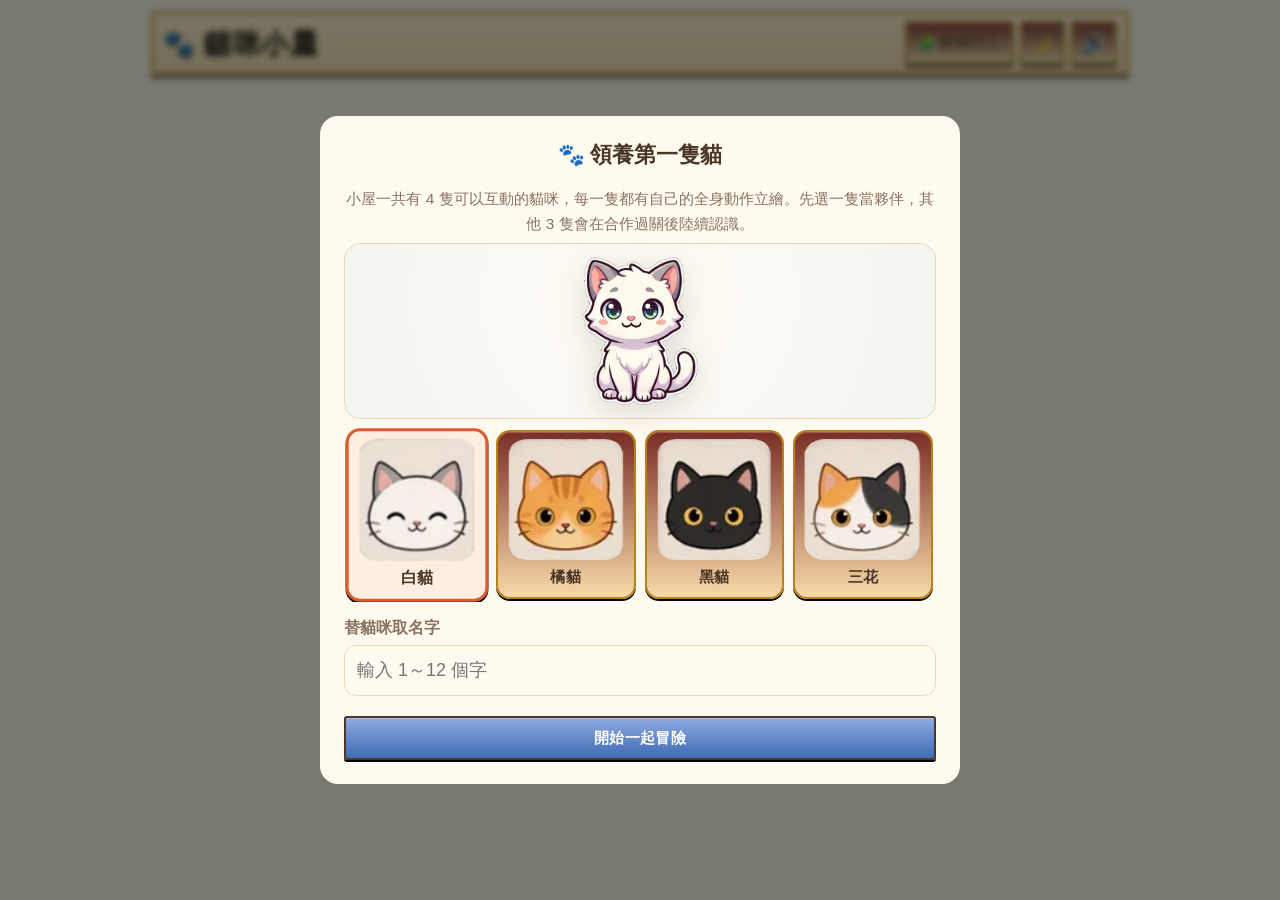
==== commit 8c0b099f: "feat(ui): consolidate audio buttons into unified controller and center human avatar on stage" ====
--- a/index.html
+++ b/index.html
@@ -7,7 +7,7 @@
     <title>貓咪小屋｜養貓、上學、解謎</title>
     <meta name="theme-color" content="#2f6f63" />
     <link rel="manifest" href="./manifest.webmanifest" />
-    <link rel="stylesheet" href="./style.css" />
+    <link rel="stylesheet" href="./style.css?v=20261004" />
     <link rel="icon" type="image/png" sizes="32x32" href="./icons/favicon-32.png" />
     <link rel="apple-touch-icon" href="./icons/apple-touch-icon.png" />
     <meta name="mobile-web-app-capable" content="yes" />
@@ -22,8 +22,20 @@
         <button id="homeBtn" hidden>🏠 回貓屋</button
         ><button id="puzzleBtn" hidden>🧩 數獨打工</button
         ><button id="themeBtn" title="切換深色／淺色">🌙</button
-        ><button id="sfxBtn" title="切換音效">🔊</button
-        ><button id="bgmBtn" title="切換背景音樂">🎵 音樂：關</button>
+        ><div class="audio-ctrl-wrap">
+          <button id="audioBtn" class="audio-btn" title="聲音設定（點擊快速靜音／長按或右鍵展開細調）" aria-label="聲音設定">🔊</button>
+          <div id="audioPopup" class="audio-popup hidden" role="dialog" aria-label="音訊設定">
+            <div class="audio-popup-title">🎵 聲音設定</div>
+            <label class="audio-toggle-row">
+              <span>背景音樂</span>
+              <input type="checkbox" id="bgmToggle" />
+            </label>
+            <label class="audio-toggle-row">
+              <span>遊戲音效</span>
+              <input type="checkbox" id="sfxToggle" />
+            </label>
+          </div>
+        </div>
       </nav>
     </header>
 
@@ -80,6 +92,6 @@
     <div class="loading hidden" id="loading">
       <span class="spin"></span><span id="loadingText">生成題目中…</span>
     </div>
-    <script type="module" src="./js/main.js"></script>
+    <script type="module" src="./js/main.js?v=20261004"></script>
   </body>
 </html>
--- a/style.css
+++ b/style.css
@@ -25,6 +25,10 @@
 * {
   box-sizing: border-box;
 }
+html {
+  /* 全站字級基準：原本用瀏覽器預設 16px，調大讓手機上好讀（其餘尺寸多用 rem，會等比放大） */
+  font-size: 18px;
+}
 html,
 body {
   margin: 0;
@@ -59,7 +63,7 @@
 .sub {
   margin: 4px 0 0;
   color: var(--muted);
-  font-size: 0.78rem;
+  font-size: 0.94rem;
   line-height: 1.5;
 }
 .card {
@@ -364,7 +368,7 @@
 }
 footer {
   color: var(--muted);
-  font-size: 0.72rem;
+  font-size: 0.86rem;
   text-align: center;
   line-height: 1.6;
   max-width: 560px;
@@ -373,7 +377,7 @@
   background: var(--accent-soft);
   border-radius: 5px;
   padding: 1px 5px;
-  font-size: 0.72rem;
+  font-size: 0.86rem;
 }
 /* 換貓動畫、音效冷卻與手機修正 */
 html.skin-animation-lock,
@@ -638,7 +642,7 @@
 }
 @media (max-width: 400px) {
   .status {
-    font-size: 0.78rem;
+    font-size: 0.94rem;
     padding: 8px 10px;
   }
 }
@@ -731,7 +735,7 @@
     font-size: 1.2rem;
   }
   .sub {
-    font-size: 0.72rem;
+    font-size: 0.86rem;
     line-height: 1.38;
     margin-top: 2px;
   }
@@ -749,7 +753,7 @@
     min-width: 0;
     min-height: 44px;
     padding: 6px 4px;
-    font-size: 0.75rem;
+    font-size: 0.9rem;
     line-height: 1.15;
   }
 
@@ -760,7 +764,7 @@
     gap: 3px;
     padding: 7px 8px;
     margin-top: 6px;
-    font-size: 0.72rem;
+    font-size: 0.86rem;
     text-align: center;
   }
   .status > span {
@@ -819,7 +823,7 @@
     min-width: 0;
     min-height: 50px;
     padding: 5px 2px;
-    font-size: 0.71rem;
+    font-size: 0.85rem;
     line-height: 1.1;
     border-radius: 10px;
   }
@@ -833,12 +837,12 @@
   }
   #newBtn::after {
     content: "🎲 新題";
-    font-size: 0.71rem;
+    font-size: 0.85rem;
   }
 
   footer {
     padding: 10px 8px 4px;
-    font-size: 0.66rem;
+    font-size: 0.79rem;
   }
   footer p:first-child {
     display: none;
@@ -866,7 +870,7 @@
     margin-bottom: 3px;
   }
   .sheet p {
-    font-size: 0.78rem;
+    font-size: 0.94rem;
     line-height: 1.4;
   }
   .sheet .row {
@@ -910,18 +914,18 @@
     display: none;
   }
   .levels button {
-    font-size: 0.69rem;
+    font-size: 0.83rem;
   }
   .status {
-    font-size: 0.67rem;
+    font-size: 0.8rem;
     padding-left: 5px;
     padding-right: 5px;
   }
   .controls button {
-    font-size: 0.65rem;
+    font-size: 0.78rem;
   }
   #newBtn::after {
-    font-size: 0.65rem;
+    font-size: 0.78rem;
   }
 }
 
@@ -1045,7 +1049,7 @@
   display: inline-flex;
   align-items: center;
   gap: 5px;
-  font-size: 0.74rem;
+  font-size: 0.89rem;
   font-weight: 700;
   padding: 3px 10px;
   border-radius: 999px;
@@ -1058,7 +1062,7 @@
   display: inline-flex;
   align-items: center;
   gap: 4px;
-  font-size: 0.72rem;
+  font-size: 0.86rem;
   font-weight: 700;
   padding: 3px 9px;
   border-radius: 999px;
@@ -1173,7 +1177,7 @@
   padding: 6px 12px;
   margin-bottom: 8px;
   box-shadow: 0 1px 3px rgba(0, 0, 0, 0.04);
-  font-size: 0.72rem;
+  font-size: 0.86rem;
   font-weight: 700;
 }
 .pet-quick-pill {
@@ -1192,7 +1196,7 @@
   padding: 3px 9px;
   border-radius: 999px;
   font-weight: 800;
-  font-size: 0.74rem;
+  font-size: 0.89rem;
 }
 
 /* 貓咪學院排課介面 */
@@ -1206,7 +1210,7 @@
   border: 1px solid #bae6fd;
   border-radius: 14px;
   padding: 10px 12px;
-  font-size: 0.74rem;
+  font-size: 0.89rem;
   line-height: 1.45;
   color: #0369a1;
 }
@@ -1243,25 +1247,25 @@
   font-size: 0.82rem;
 }
 .academy-stat-val {
-  font-size: 0.68rem;
+  font-size: 0.82rem;
   font-weight: 800;
   padding: 2px 7px;
   border-radius: 999px;
 }
 .academy-desc {
-  font-size: 0.65rem;
+  font-size: 0.78rem;
   color: var(--muted);
   line-height: 1.35;
   min-height: 28px;
 }
 .academy-action-btn {
-  background: var(--accent);
+  background: linear-gradient(#ff9d5c, #f2712c);
   color: #fff;
   border: none;
   border-radius: 10px;
   padding: 7px 10px;
   font-weight: 700;
-  font-size: 0.74rem;
+  font-size: 0.89rem;
   cursor: pointer;
   transition: filter 0.15s ease, transform 0.1s ease;
 }
@@ -1292,7 +1296,7 @@
   padding-bottom: 6px;
 }
 .quiz-counter {
-  font-size: 0.78rem;
+  font-size: 0.94rem;
   font-weight: 800;
   color: var(--accent);
 }
@@ -1347,7 +1351,7 @@
   background: #f8fafc;
   border-radius: 12px;
   padding: 10px 12px;
-  font-size: 0.78rem;
+  font-size: 0.94rem;
   line-height: 1.45;
   border: 1px solid var(--line);
   animation: fadeIn 0.25s ease;
@@ -1418,7 +1422,7 @@
 .stat-bar-head {
   display: flex;
   justify-content: space-between;
-  font-size: 0.72rem;
+  font-size: 0.86rem;
   font-weight: 800;
   margin-bottom: 4px;
 }
@@ -1444,7 +1448,7 @@
   border: 1px solid var(--line);
   border-radius: 12px;
   padding: 8px;
-  font-size: 0.75rem;
+  font-size: 0.9rem;
   font-weight: 700;
   cursor: pointer;
   display: flex;
@@ -1459,12 +1463,12 @@
   border-color: var(--accent);
 }
 .daily-care-btn small {
-  font-size: 0.62rem;
+  font-size: 0.74rem;
   color: var(--muted);
 }
 .win-coins-notice {
   margin-top: 6px;
-  font-size: 0.8rem;
+  font-size: 0.96rem;
   font-weight: 800;
   color: #d97706;
 }
@@ -1481,7 +1485,7 @@
   border-radius: 10px;
   border: 1px solid var(--line);
   background: var(--card);
-  font-size: 0.75rem;
+  font-size: 0.9rem;
   font-weight: 700;
   cursor: pointer;
   color: var(--ink);
@@ -1522,12 +1526,12 @@
   background: rgba(0, 0, 0, 0.02);
 }
 .shop-item-name {
-  font-size: 0.78rem;
+  font-size: 0.94rem;
   font-weight: 800;
   color: var(--ink);
 }
 .shop-item-desc {
-  font-size: 0.65rem;
+  font-size: 0.78rem;
   color: var(--muted);
   line-height: 1.35;
   min-height: 26px;
@@ -1539,7 +1543,7 @@
   border: none;
   background: var(--accent);
   color: #fff;
-  font-size: 0.74rem;
+  font-size: 0.89rem;
   font-weight: 800;
   cursor: pointer;
   display: inline-flex;
@@ -1592,7 +1596,7 @@
   100% { transform: rotate(0deg) scale(1); }
 }
 .gacha-rates-badge {
-  font-size: 0.68rem;
+  font-size: 0.82rem;
   font-weight: 700;
   color: #92400e;
   background: #fef3c7;
@@ -1601,7 +1605,7 @@
   border-radius: 999px;
 }
 .gacha-pity-text {
-  font-size: 0.72rem;
+  font-size: 0.86rem;
   color: var(--muted);
   font-weight: 600;
 }
@@ -1681,7 +1685,7 @@
   flex-direction: column;
   align-items: center;
   gap: 4px;
-  font-size: 0.68rem;
+  font-size: 0.82rem;
   font-weight: 700;
   text-align: center;
 }
@@ -1763,7 +1767,7 @@
   background: rgba(255, 255, 255, 0.98);
   box-shadow: 0 4px 16px rgba(0, 0, 0, 0.12);
   border: 1.5px solid color-mix(in srgb, var(--accent) 45%, var(--line));
-  font-size: 0.78rem;
+  font-size: 0.94rem;
   font-weight: 800;
   color: var(--ink);
   pointer-events: none;
@@ -1877,7 +1881,7 @@
   position: relative;
   z-index: 2;
   margin-top: 6px;
-  font-size: 0.7rem;
+  font-size: 0.84rem;
   font-weight: 600;
   color: var(--muted);
   opacity: 0.9;
@@ -1946,7 +1950,7 @@
   transform: scale(0.96);
 }
 .room-litter-badge {
-  font-size: 0.62rem;
+  font-size: 0.74rem;
   font-weight: 800;
   padding: 2px 7px;
   border-radius: 999px;
@@ -2027,7 +2031,7 @@
   padding: 9px 4px;
   min-height: 42px;
   border-radius: 12px;
-  font-size: 0.8rem;
+  font-size: 0.96rem;
   font-weight: 700;
   background: var(--card);
   border: 1px solid var(--line);
@@ -2049,7 +2053,7 @@
 @media (max-width: 600px), (hover: none) and (pointer: coarse) {
   .interaction-row.room-actions button {
     padding: 8px 2px;
-    font-size: 0.72rem;
+    font-size: 0.86rem;
   }
 }
 .pet-status-card {
@@ -2115,7 +2119,7 @@
 .pet-level {
   margin-top: 3px;
   color: var(--muted);
-  font-size: 0.76rem;
+  font-size: 0.91rem;
 }
 .affection-bar {
   height: 12px;
@@ -2133,7 +2137,7 @@
 }
 .pet-affection {
   margin-top: 4px;
-  font-size: 0.72rem;
+  font-size: 0.86rem;
   color: var(--muted);
 }
 .food-grid {
@@ -2155,11 +2159,11 @@
 }
 .food-info b {
   display: block;
-  font-size: 0.78rem;
+  font-size: 0.94rem;
 }
 .food-info small {
   color: var(--muted);
-  font-size: 0.68rem;
+  font-size: 0.82rem;
 }
 .food-count {
   min-width: 26px;
@@ -2171,7 +2175,7 @@
   display: flex;
   align-items: center;
   justify-content: space-between;
-  font-size: 0.78rem;
+  font-size: 0.94rem;
   font-weight: 800;
 }
 .pet-collection {
@@ -2207,7 +2211,7 @@
   border-radius: 999px;
   background: rgba(20, 30, 28, 0.76);
   color: #fff;
-  font-size: 0.56rem;
+  font-size: 0.7rem;
   text-align: center;
 }
 .reward-box {
@@ -2286,14 +2290,14 @@
 .starter-intro {
   margin: 0 0 10px;
   color: var(--muted);
-  font-size: 0.8rem;
+  font-size: 0.96rem;
   line-height: 1.55;
 }
 .starter-cats {
   display: grid;
-  grid-template-columns: repeat(3, minmax(0, 1fr));
+  grid-template-columns: repeat(4, minmax(0, 1fr));
   gap: 9px;
-  max-height: 48dvh;
+  max-height: 30dvh;
   overflow: auto;
   padding: 3px;
 }
@@ -2315,7 +2319,7 @@
   transform: scale(1.02);
 }
 .starter-name {
-  font-size: 0.72rem;
+  font-size: 0.86rem;
   font-weight: 700;
 }
 .name-field {
@@ -2325,7 +2329,7 @@
   text-align: left;
 }
 .name-field span {
-  font-size: 0.76rem;
+  font-size: 0.91rem;
   font-weight: 800;
 }
 .name-field input {
@@ -2344,7 +2348,7 @@
   align-items: center;
   gap: 7px;
   margin-top: 5px;
-  font-size: 0.75rem;
+  font-size: 0.9rem;
 }
 .mood-pill {
   padding: 3px 8px;
@@ -2363,12 +2367,12 @@
   background: color-mix(in srgb, var(--accent-soft) 70%, transparent);
 }
 .daily-feed b {
-  font-size: 0.78rem;
+  font-size: 0.94rem;
 }
 .daily-feed small {
   display: block;
   color: var(--muted);
-  font-size: 0.66rem;
+  font-size: 0.79rem;
 }
 .daily-feed button {
   min-height: 38px;
@@ -2382,7 +2386,7 @@
 .interaction-row button {
   padding: 7px 4px;
   min-height: 43px;
-  font-size: 0.75rem;
+  font-size: 0.9rem;
 }
 .pet-avatar-wrap {
   position: relative;
@@ -2402,7 +2406,7 @@
   background: var(--card);
   border: 1px solid var(--line);
   box-shadow: 0 5px 13px rgba(0, 0, 0, 0.12);
-  font-size: 0.66rem;
+  font-size: 0.79rem;
   font-weight: 700;
   opacity: 0;
   transform: translateY(5px) scale(0.9);
@@ -2491,7 +2495,7 @@
   font-size: 0.9rem;
 }
 .pet-stat small {
-  font-size: 0.62rem;
+  font-size: 0.74rem;
   color: var(--muted);
 }
 .collection-tabs {
@@ -2526,7 +2530,7 @@
   border-radius: 6px;
   background: rgba(20, 30, 28, 0.72);
   color: #fff;
-  font-size: 0.48rem;
+  font-size: 0.6rem;
   white-space: nowrap;
   overflow: hidden;
   text-overflow: ellipsis;
@@ -2556,8 +2560,8 @@
 }
 @media (max-width: 600px), (hover: none) and (pointer: coarse) {
   .starter-cats {
-    grid-template-columns: repeat(3, minmax(0, 1fr));
-    max-height: 44dvh;
+    grid-template-columns: repeat(4, minmax(0, 1fr));
+    max-height: 26dvh;
   }
   .pet-speech {
     left: 68%;
@@ -2570,7 +2574,7 @@
     padding: 5px 3px;
   }
   .interaction-row button {
-    font-size: 0.69rem;
+    font-size: 0.83rem;
   }
 }
 
@@ -2585,7 +2589,7 @@
 .title-badge {
   padding: 3px 8px;
   border-radius: 999px;
-  font-size: 0.65rem;
+  font-size: 0.78rem;
   font-weight: 800;
 }
 .growth-badge {
@@ -2611,7 +2615,7 @@
   border-radius: 9px;
   background: color-mix(in srgb, var(--line) 65%, transparent);
   text-align: center;
-  font-size: 0.56rem;
+  font-size: 0.7rem;
   color: var(--muted);
 }
 .growth-step.done {
@@ -2636,7 +2640,7 @@
 .collection-tools label {
   display: grid;
   gap: 3px;
-  font-size: 0.63rem;
+  font-size: 0.76rem;
   color: var(--muted);
 }
 .collection-tools select {
@@ -2648,7 +2652,7 @@
   background: var(--card);
   color: var(--ink);
   font: inherit;
-  font-size: 0.72rem;
+  font-size: 0.86rem;
 }
 .pet-cat-stage {
   position: absolute;
@@ -2658,7 +2662,7 @@
   border-radius: 999px;
   background: rgba(255, 255, 255, 0.86);
   color: #463900;
-  font-size: 0.48rem;
+  font-size: 0.6rem;
   font-weight: 800;
 }
 .pet-cat-level {
@@ -2669,7 +2673,7 @@
   padding: 18px;
   text-align: center;
   color: var(--muted);
-  font-size: 0.75rem;
+  font-size: 0.9rem;
 }
 .title-list {
   display: flex;
@@ -2682,21 +2686,21 @@
   border-radius: 999px;
   background: var(--card);
   border: 1px solid var(--line);
-  font-size: 0.56rem;
+  font-size: 0.7rem;
 }
 @media (max-width: 600px), (hover: none) and (pointer: coarse) {
   .growth-track {
     gap: 3px;
   }
   .growth-step {
-    font-size: 0.5rem;
+    font-size: 0.62rem;
     padding: 4px 1px;
   }
   .collection-tools {
     grid-template-columns: 1fr 1fr;
   }
   .pet-cat-stage {
-    font-size: 0.43rem;
+    font-size: 0.54rem;
   }
 }
 
@@ -2708,7 +2712,7 @@
 }
 .title-panel summary {
   cursor: pointer;
-  font-size: 0.68rem;
+  font-size: 0.82rem;
   font-weight: 800;
   color: var(--accent);
   list-style: none;
@@ -2738,10 +2742,10 @@
   grid-template-columns: 1fr auto;
   gap: 8px;
   align-items: center;
-  font-size: 0.62rem;
+  font-size: 0.74rem;
 }
 .title-condition b {
-  font-size: 0.65rem;
+  font-size: 0.78rem;
 }
 .title-condition small {
   color: var(--muted);
@@ -2775,7 +2779,7 @@
   grid-column: 1/-1;
   text-align: right;
   color: var(--muted);
-  font-size: 0.56rem;
+  font-size: 0.7rem;
   margin-top: -2px;
 }
 .growth-up-overlay {
@@ -2815,7 +2819,7 @@
   color: var(--accent);
 }
 .growth-up-title {
-  font-size: 0.76rem;
+  font-size: 0.91rem;
   color: var(--muted);
 }
 .growth-spark {
@@ -2904,7 +2908,7 @@
 .pet-subnav button {
   min-height: 38px;
   padding: 5px 4px;
-  font-size: 0.7rem;
+  font-size: 0.84rem;
 }
 .pet-subnav button.active {
   background: var(--accent);
@@ -2952,13 +2956,13 @@
 }
 .title-card b {
   display: block;
-  font-size: 0.72rem;
+  font-size: 0.86rem;
 }
 .title-card small {
   display: block;
   margin-top: 2px;
   color: var(--muted);
-  font-size: 0.59rem;
+  font-size: 0.74rem;
   line-height: 1.35;
 }
 .title-card .wall-progress {
@@ -2990,7 +2994,7 @@
   font-size: 1rem;
 }
 .title-wall-stat small {
-  font-size: 0.6rem;
+  font-size: 0.72rem;
   color: var(--muted);
 }
 .date-panel {
@@ -3008,7 +3012,7 @@
 .date-card label {
   display: grid;
   gap: 4px;
-  font-size: 0.7rem;
+  font-size: 0.84rem;
   font-weight: 800;
 }
 .date-card input[type="date"] {
@@ -3022,7 +3026,7 @@
   font: inherit;
 }
 .date-note {
-  font-size: 0.64rem;
+  font-size: 0.77rem;
   color: var(--muted);
   line-height: 1.45;
 }
@@ -3031,7 +3035,7 @@
   border-radius: 12px;
   background: linear-gradient(135deg, #fff0bc, var(--accent-soft));
   text-align: center;
-  font-size: 0.72rem;
+  font-size: 0.86rem;
   font-weight: 800;
 }
 .date-actions {
@@ -3068,7 +3072,7 @@
     grid-template-columns: 1fr;
   }
   .pet-subnav button {
-    font-size: 0.64rem;
+    font-size: 0.77rem;
   }
   .growth-skip {
     right: 10px;
@@ -3170,18 +3174,18 @@
 }
 .countdown-card b {
   display: block;
-  font-size: 0.72rem;
+  font-size: 0.86rem;
 }
 .countdown-card small {
   display: block;
   color: var(--muted);
-  font-size: 0.61rem;
+  font-size: 0.73rem;
   margin-top: 2px;
 }
 .countdown-days {
   min-width: 58px;
   text-align: right;
-  font-size: 0.72rem;
+  font-size: 0.86rem;
   font-weight: 900;
   color: var(--accent);
 }
@@ -3198,7 +3202,7 @@
   padding: 8px 9px;
   border-radius: 11px;
   background: var(--accent-soft);
-  font-size: 0.64rem;
+  font-size: 0.77rem;
   color: var(--muted);
   line-height: 1.45;
 }
@@ -3211,7 +3215,7 @@
   border-radius: 999px;
   background: #fff0b7;
   color: #765700;
-  font-size: 0.58rem;
+  font-size: 0.72rem;
   font-weight: 800;
 }
 .title-card.equipped {
@@ -3222,7 +3226,7 @@
   grid-column: 1/-1;
   min-height: 34px;
   padding: 4px 7px;
-  font-size: 0.62rem;
+  font-size: 0.74rem;
 }
 .title-equip[disabled] {
   opacity: 0.6;
@@ -3235,7 +3239,7 @@
   border-radius: 999px;
   background: var(--accent);
   color: #fff;
-  font-size: 0.52rem;
+  font-size: 0.65rem;
   font-weight: 800;
 }
 .title-card.locked .title-equip {
@@ -3305,7 +3309,7 @@
   border-radius: 999px;
   background: rgba(25, 35, 33, 0.78);
   color: #fff;
-  font-size: 0.56rem;
+  font-size: 0.7rem;
   font-weight: 800;
   box-shadow: 0 3px 8px rgba(0, 0, 0, 0.16);
 }
@@ -3355,10 +3359,10 @@
   padding: 8px 10px;
   border-radius: 12px;
   background: linear-gradient(135deg, #fff1be, var(--accent-soft));
-  font-size: 0.66rem;
+  font-size: 0.79rem;
 }
 .festival-preview b {
-  font-size: 0.72rem;
+  font-size: 0.86rem;
 }
 .festival-preview small {
   display: block;
@@ -3374,7 +3378,7 @@
   border-radius: 6px;
   background: color-mix(in srgb, var(--accent) 82%, #222);
   color: #fff;
-  font-size: 0.44rem;
+  font-size: 0.55rem;
   font-weight: 800;
   white-space: nowrap;
   overflow: hidden;
@@ -3396,7 +3400,7 @@
     bottom: -20px;
   }
   .pet-cat-title {
-    font-size: 0.39rem;
+    font-size: 0.49rem;
     bottom: 15px;
   }
 }
@@ -3433,7 +3437,7 @@
   display: block;
   margin-top: 3px;
   color: var(--muted);
-  font-size: 0.64rem;
+  font-size: 0.77rem;
   line-height: 1.4;
 }
 .event-missions {
@@ -3465,13 +3469,13 @@
 }
 .event-mission b {
   display: block;
-  font-size: 0.72rem;
+  font-size: 0.86rem;
 }
 .event-mission small {
   display: block;
   margin-top: 2px;
   color: var(--muted);
-  font-size: 0.59rem;
+  font-size: 0.74rem;
 }
 .mission-progress {
   height: 6px;
@@ -3488,7 +3492,7 @@
   background: linear-gradient(90deg, var(--accent), #ff9fb5);
 }
 .mission-reward {
-  font-size: 0.61rem;
+  font-size: 0.73rem;
   font-weight: 800;
   color: var(--accent);
   text-align: right;
@@ -3496,7 +3500,7 @@
 .event-mission button {
   min-height: 34px;
   padding: 4px 8px;
-  font-size: 0.61rem;
+  font-size: 0.73rem;
 }
 .costume-collection {
   display: grid;
@@ -3536,20 +3540,20 @@
 }
 .costume-card b {
   display: block;
-  font-size: 0.72rem;
+  font-size: 0.86rem;
 }
 .costume-card small {
   display: block;
   margin-top: 2px;
   color: var(--muted);
-  font-size: 0.58rem;
+  font-size: 0.72rem;
   line-height: 1.35;
 }
 .costume-card button {
   grid-column: 1/-1;
   min-height: 34px;
   padding: 4px 7px;
-  font-size: 0.62rem;
+  font-size: 0.74rem;
 }
 .costume-lock {
   position: absolute;
@@ -3565,7 +3569,7 @@
   border-radius: 999px;
   background: var(--accent);
   color: #fff;
-  font-size: 0.5rem;
+  font-size: 0.62rem;
   font-weight: 800;
 }
 .collection-progress {
@@ -3579,7 +3583,7 @@
   display: flex;
   align-items: center;
   justify-content: space-between;
-  font-size: 0.7rem;
+  font-size: 0.84rem;
   font-weight: 800;
 }
 .collection-progress-bar {
@@ -3596,7 +3600,7 @@
   background: linear-gradient(90deg, #ffb84d, var(--accent), #8f7cff);
 }
 .collection-progress small {
-  font-size: 0.59rem;
+  font-size: 0.74rem;
   color: var(--muted);
 }
 .no-event {
@@ -3605,7 +3609,7 @@
   border-radius: 13px;
   text-align: center;
   color: var(--muted);
-  font-size: 0.7rem;
+  font-size: 0.84rem;
 }
 @media (max-width: 600px), (hover: none) and (pointer: coarse) {
   .costume-collection {
@@ -3739,3 +3743,1901 @@
 #petView:empty {
   display: none;
 }
+
+/* ===== 貓咪生活：走動、動作、隨機事件、生病 ===== */
+.pet-quick-status-bar {
+  flex-wrap: wrap;
+}
+.pet-quick-pill.sick {
+  padding: 2px 8px;
+  border-radius: 999px;
+  border: 1px solid var(--warn);
+  color: var(--warn);
+  font: inherit;
+  font-weight: 800;
+}
+/* 位置與轉向用獨立的 translate/scale，transform 留給各動作的 keyframes */
+.pet-room-cat-wrap {
+  translate: var(--cat-x, 0px) 0;
+  scale: var(--cat-flip, 1) 1;
+  transition: translate var(--cat-walk-ms, 1.6s) ease-in-out;
+}
+.pet-room-cat-wrap.cat-walk {
+  animation: catWalk 0.36s ease-in-out infinite;
+}
+.pet-room-cat-wrap.cat-jump {
+  animation: catJump 0.8s cubic-bezier(0.3, 0.7, 0.4, 1);
+}
+.pet-room-cat-wrap.cat-lick {
+  animation: catLick 0.55s ease-in-out 2;
+}
+.pet-room-cat-wrap.cat-stretch {
+  animation: catStretch 1.1s ease-in-out;
+}
+.pet-room-cat-wrap.cat-spin {
+  animation: catSpin 1.1s ease-in-out;
+}
+.pet-room-cat-wrap.cat-scratch {
+  animation: catScratch 0.16s linear infinite;
+}
+@keyframes catWalk {
+  50% { transform: translateY(-5px) rotate(1.5deg); }
+}
+@keyframes catJump {
+  0%, 100% { transform: translateY(0) scale(1); }
+  15% { transform: translateY(4px) scale(1.06, 0.9); }
+  45% { transform: translateY(-62px) scale(0.95, 1.06); }
+  80% { transform: translateY(0) scale(1.05, 0.93); }
+}
+@keyframes catLick {
+  50% { transform: rotate(-7deg) translateY(4px); }
+}
+@keyframes catStretch {
+  40%, 60% { transform: scale(1.14, 0.88) translateY(8px); }
+}
+@keyframes catSpin {
+  to { transform: rotate(360deg); }
+}
+@keyframes catScratch {
+  25% { transform: translateX(-3px); }
+  75% { transform: translateX(3px); }
+}
+.room-event {
+  position: absolute;
+  z-index: 14;
+  translate: -50% 0;
+  display: flex;
+  flex-direction: column;
+  align-items: center;
+  gap: 2px;
+  padding: 6px 10px;
+  border-radius: 16px;
+  border: 1.5px solid var(--accent);
+  background: rgba(255, 255, 255, 0.96);
+  color: #22322e;
+  box-shadow: 0 6px 16px rgba(0, 0, 0, 0.16);
+  animation: eventPulse 1s ease-in-out infinite;
+}
+.room-event span {
+  font-size: 1.5rem;
+  line-height: 1;
+}
+.room-event small {
+  font-size: 0.79rem;
+  font-weight: 800;
+  white-space: nowrap;
+}
+@keyframes eventPulse {
+  50% { transform: scale(1.08); }
+}
+.room-sick-badge {
+  position: absolute;
+  top: 52px;
+  left: 12px;
+  z-index: 14;
+  padding: 5px 10px;
+  border-radius: 999px;
+  border: 1.5px solid var(--warn);
+  background: rgba(255, 255, 255, 0.96);
+  color: #b4553f;
+  font-size: 0.86rem;
+  font-weight: 800;
+}
+.clinic-box {
+  display: grid;
+  gap: 10px;
+}
+.clinic-box small {
+  color: var(--muted);
+}
+@media (prefers-reduced-motion: reduce) {
+  .pet-room-cat-wrap,
+  .room-event {
+    transition: none;
+    animation: none !important;
+  }
+}
+.gacha-pull-btn.ticket {
+  width: 100%;
+  flex: none;
+}
+.room-care {
+  margin-top: 7px;
+}
+/* ---------- 帶貓出門（js/trip.js） ---------- */
+.trip-panel { display: grid; gap: 10px; }
+.trip-hero {
+  display: flex; flex-wrap: wrap; align-items: baseline; justify-content: space-between; gap: 6px;
+  padding: 10px 12px; border-radius: 14px; background: var(--accent-soft); color: var(--ink);
+}
+.trip-hero b { font-size: 0.98rem; }
+.trip-hero small { color: var(--muted); font-size: 0.89rem; }
+.trip-list { display: grid; grid-template-columns: repeat(2, minmax(0, 1fr)); gap: 8px; }
+.trip-card {
+  display: grid; gap: 6px; padding: 0 0 8px; overflow: hidden; text-align: left;
+  border: 1px solid var(--line); border-radius: 14px; background: var(--card); color: var(--ink);
+}
+.trip-card.locked { opacity: 0.55; }
+.trip-thumb {
+  display: grid; place-items: center; aspect-ratio: 16 / 9;
+  background: var(--scene, var(--accent-soft)) center/cover no-repeat;
+}
+.trip-thumb i { font-style: normal; font-size: 1.7rem; filter: drop-shadow(0 2px 3px rgba(0, 0, 0, 0.35)); }
+.trip-info { display: grid; gap: 2px; padding: 0 10px; }
+.trip-info b { font-size: 0.86rem; }
+.trip-info small { color: var(--muted); font-size: 0.82rem; line-height: 1.35; }
+.trip-count { padding: 0 10px; color: var(--muted); font-size: 0.77rem; }
+.trip-album-title { display: flex; align-items: baseline; justify-content: space-between; margin-top: 4px; }
+.trip-album-title span { font-weight: 700; }
+.trip-album-title small { color: var(--muted); font-size: 0.84rem; }
+.trip-album { display: grid; grid-template-columns: repeat(2, minmax(0, 1fr)); gap: 10px; }
+.trip-empty { grid-column: 1 / -1; padding: 14px; border-radius: 12px; background: var(--accent-soft); color: var(--muted); font-size: 0.94rem; text-align: center; }
+.trip-photo {
+  margin: 0; padding: 6px 6px 0; border-radius: 14px; background: #fff;
+  box-shadow: 0 6px 16px rgba(0, 0, 0, 0.16); transform: rotate(var(--tilt, 0deg));
+}
+.trip-shot {
+  position: relative; aspect-ratio: 16 / 10; border-radius: 10px; overflow: hidden;
+  background: var(--scene, #dfe9e5) center/cover no-repeat;
+  display: flex; align-items: flex-end; justify-content: center;
+}
+.trip-shot .trip-cat { width: 46%; max-height: 88%; object-fit: contain; filter: drop-shadow(0 3px 5px rgba(0, 0, 0, 0.28)); }
+.trip-photo figcaption { display: grid; gap: 1px; padding: 6px 4px 7px; color: #22322e; }
+.trip-photo figcaption b { font-size: 0.91rem; }
+.trip-photo figcaption small { font-size: 0.82rem; line-height: 1.35; }
+.trip-photo figcaption em { font-style: normal; color: #6b7d77; font-size: 0.74rem; }
+.trip-result { display: grid; place-items: center; padding: 4px 0 2px; }
+.trip-result .trip-photo { width: min(100%, 320px); transform: rotate(-1deg); }
+.trip-result-line { margin: 10px 0 0; text-align: center; font-weight: 700; }
+.trip-result-gain { margin: 6px 0 0; text-align: center; color: var(--muted); font-size: 0.94rem; }
+@media (min-width: 640px) {
+  .trip-album { grid-template-columns: repeat(3, minmax(0, 1fr)); }
+  .trip-list { grid-template-columns: repeat(3, minmax(0, 1fr)); }
+}
+
+/* 照護小遊戲：放大貓咪、點亮起來的部位、倒數計時 */
+.care-overlay {
+  position: fixed;
+  inset: 0;
+  z-index: 30;
+  display: flex;
+  align-items: center;
+  justify-content: center;
+  padding: 16px;
+  background: rgba(15, 25, 22, 0.55);
+  backdrop-filter: blur(3px);
+  -webkit-backdrop-filter: blur(3px);
+  touch-action: manipulation;
+}
+.care-card {
+  width: min(440px, 100%);
+  max-height: 100%;
+  display: grid;
+  gap: 8px;
+  padding: 14px;
+  border-radius: 20px;
+  background: var(--card);
+  color: var(--ink);
+  box-shadow: 0 16px 40px rgba(0, 0, 0, 0.25);
+}
+.care-head {
+  display: flex;
+  align-items: center;
+  gap: 8px;
+}
+.care-head small {
+  color: var(--muted);
+  font-weight: 700;
+}
+.care-stop {
+  margin-left: auto;
+  padding: 4px 12px;
+  font-size: 0.9rem;
+}
+.care-label {
+  font-size: 0.85rem;
+  font-weight: 800;
+}
+.care-meta {
+  display: flex;
+  align-items: center;
+  gap: 8px;
+  font-variant-numeric: tabular-nums;
+  font-size: 0.96rem;
+}
+.care-timer {
+  flex: 1;
+  height: 10px;
+  border-radius: 999px;
+  background: var(--accent-soft);
+  overflow: hidden;
+}
+.care-timer i {
+  display: block;
+  height: 100%;
+  background: var(--accent);
+  transition: width 0.1s linear;
+}
+.care-timer i.hurry {
+  background: var(--warn);
+}
+.care-cat {
+  position: relative;
+  width: min(100%, (100dvh - 230px) * 0.8);
+  aspect-ratio: 318 / 401;
+  margin: 0 auto 18px;
+  touch-action: none; /* 梳毛／吹乾要拖曳，交給 JS 處理不要讓瀏覽器當成捲動 */
+}
+.care-lens {
+  position: absolute;
+  inset: 0;
+}
+.care-lens img {
+  position: absolute;
+  left: 0;
+  top: 0;
+  width: 100%;
+  height: 100%;
+  object-fit: contain;
+  pointer-events: none;
+  user-select: none;
+}
+.care-lens.flinch {
+  animation: catScratch 0.12s linear 3;
+}
+.care-minimap {
+  display: none;
+}
+/* 放大鏡：圓形鏡片＋木頭握把，鏡片裡是放大的腳掌 */
+.care-cat.loupe {
+  isolation: isolate; /* 讓握把（z-index:-1）畫在鏡片後、卡片前 */
+  aspect-ratio: 1;
+  width: min(80%, 320px, 100dvh - 300px);
+  margin: 6px auto 56px;
+}
+.care-cat.loupe .care-lens {
+  border-radius: 50%;
+  overflow: hidden;
+  border: 7px solid #7c5a34;
+  background: #fff8ee;
+  box-shadow: 0 10px 24px rgba(0, 0, 0, 0.25);
+}
+.care-cat.loupe .care-lens::after {
+  content: "";
+  position: absolute;
+  inset: 0;
+  border-radius: 50%;
+  background: radial-gradient(circle at 30% 25%, rgba(255, 255, 255, 0.5), transparent 38%);
+  box-shadow: inset 0 0 0 3px rgba(255, 255, 255, 0.55);
+  pointer-events: none;
+}
+.care-cat.loupe .care-lens img {
+  object-fit: fill;
+  transition: left 0.45s ease, top 0.45s ease;
+}
+.care-cat.loupe::after {
+  content: "";
+  position: absolute;
+  left: 84%;
+  top: 84%;
+  z-index: -1;
+  width: 22px;
+  height: 84px;
+  border-radius: 11px;
+  background: linear-gradient(90deg, #a0764a, #6b4a2a);
+  transform-origin: top center;
+  rotate: -45deg;
+}
+.care-cat.loupe .care-minimap {
+  display: block;
+  position: absolute;
+  left: -6%;
+  top: -4%;
+  width: 22%;
+  aspect-ratio: 318 / 401;
+  padding: 3px;
+  border-radius: 10px;
+  background: #fff;
+  box-shadow: 0 4px 12px rgba(0, 0, 0, 0.2);
+}
+.care-minimap img {
+  width: 100%;
+  height: 100%;
+  object-fit: fill;
+}
+.care-minimap i {
+  position: absolute;
+  width: 14px;
+  height: 14px;
+  translate: -50% -50%;
+  border-radius: 50%;
+  border: 2px solid #ef4444;
+  background: rgba(239, 68, 68, 0.25);
+  transition: left 0.45s ease, top 0.45s ease;
+}
+.care-cat.loupe .care-target {
+  width: 40px;
+  height: 40px;
+}
+.care-cat.loupe .care-target span {
+  font-size: 1.1rem;
+}
+.care-cat.loupe .care-target small {
+  display: none;
+}
+.care-target {
+  position: absolute;
+  translate: -50% -50%;
+  width: 64px;
+  height: 64px;
+  padding: 0;
+  border-radius: 50%;
+  border: 3px solid #f59e0b;
+  background: rgba(255, 251, 235, 0.85);
+  color: #22322e;
+  display: flex;
+  flex-direction: column;
+  align-items: center;
+  justify-content: center;
+  gap: 0;
+  box-shadow: 0 0 0 6px rgba(245, 158, 11, 0.25);
+  animation: careTargetIn 0.18s ease-out;
+}
+.care-target span {
+  font-size: 1.5rem;
+  line-height: 1;
+}
+.care-target small {
+  font-size: 0.72rem;
+  font-weight: 800;
+}
+/* 外圈縮小＝這個目標剩下的時間 */
+.care-target::after {
+  content: "";
+  position: absolute;
+  inset: -10px;
+  border-radius: 50%;
+  border: 3px solid #f59e0b;
+  animation: careTargetLife var(--life, 1500ms) linear forwards;
+}
+@keyframes careTargetIn {
+  from { scale: 0.4; opacity: 0; }
+}
+@keyframes careTargetLife {
+  from { scale: 1.35; opacity: 0.9; }
+  to { scale: 0.85; opacity: 0.2; }
+}
+/* 按住型（沖水）：內圈由大縮到剛好＝還要按多久，放開就重來 */
+.care-target.hold {
+  touch-action: none;
+  background: rgba(219, 234, 254, 0.92); /* 淡藍底：白貓身上白圈會看不清楚 */
+}
+.care-target .ring {
+  position: absolute;
+  inset: 0;
+  border-radius: 50%;
+  pointer-events: none;
+}
+.care-target .ring::before {
+  content: "";
+  position: absolute;
+  inset: -7px;
+  border-radius: 50%;
+  border: 3px solid rgba(37, 99, 235, 0.3);
+}
+.care-target.acting {
+  border-color: #2563eb;
+  border-width: 4px;
+  box-shadow: 0 0 0 10px rgba(37, 99, 235, 0.28);
+  scale: 1.05;
+}
+.care-target.acting .ring::before {
+  border-color: #2563eb;
+  border-width: 4px;
+  animation: careHold var(--hold, 700ms) linear forwards;
+}
+@keyframes careHold {
+  from { scale: 2.4; opacity: 0.25; }
+  to { scale: 1; opacity: 1; }
+}
+/* 描／擦型（梳毛、吹乾）：圓圈下方照著箭頭拖 */
+.care-target.stroke {
+  touch-action: none;
+  background: rgba(224, 242, 254, 0.94);
+  border-color: #0ea5e9;
+  box-shadow: 0 0 0 6px rgba(14, 165, 233, 0.22);
+}
+.care-target .dir {
+  position: absolute;
+  top: calc(100% + 2px);
+  left: 50%;
+  translate: -50% 0;
+  font-size: 1.5rem;
+  line-height: 1;
+  font-weight: 900;
+  color: #0369a1;
+  text-shadow: 0 1px 0 #fff, 0 0 6px #fff;
+  pointer-events: none;
+  animation: careDir 0.85s ease-in-out infinite;
+}
+.care-target .dir::before {
+  content: "↓";
+}
+.care-target .dir.up::before {
+  content: "↑";
+}
+.care-target .dir.left::before {
+  content: "←";
+}
+.care-target .dir.right::before {
+  content: "→";
+}
+@keyframes careDir {
+  0%, 100% { opacity: 0.55; scale: 0.92; }
+  50% { opacity: 1; scale: 1.12; }
+}
+/* 梳毛偶爾出現的毛球：顏色不同、算兩點 */
+.care-target[data-bonus="1"] {
+  border-color: #a16207;
+  background: rgba(255, 247, 237, 0.95);
+  box-shadow: 0 0 0 7px rgba(161, 98, 7, 0.22);
+}
+.care-fx {
+  position: absolute;
+  translate: -50% -50%;
+  font-size: 1.8rem;
+  pointer-events: none;
+  animation: floatHeart 0.7s ease-out forwards;
+}
+.care-say {
+  position: absolute;
+  top: 2%;
+  right: 0;
+  padding: 5px 10px;
+  border-radius: 12px;
+  background: #fff;
+  color: #22322e;
+  font-size: 0.94rem;
+  font-weight: 800;
+  box-shadow: 0 4px 12px rgba(0, 0, 0, 0.15);
+  opacity: 0;
+}
+.care-say.show {
+  animation: roomSpeechShow 2.2s ease forwards;
+}
+.care-overlay.done .care-label {
+  color: var(--accent);
+}
+.care-overlay.failed .care-label {
+  color: var(--warn);
+}
+
+/* 🐾 全身姿勢圖鑑（屬性頁） */
+.pose-gallery {
+  display: grid;
+  gap: 10px;
+  margin-top: 4px;
+}
+.pose-stage {
+  position: relative;
+  display: flex;
+  align-items: flex-end;
+  justify-content: center;
+  min-height: 210px;
+  padding: 10px;
+  border: 1px solid var(--line);
+  border-radius: var(--radius);
+  background: linear-gradient(180deg, var(--accent-soft), var(--card));
+  overflow: hidden;
+}
+.pose-stage img {
+  max-width: 100%;
+  height: 190px;
+  object-fit: contain;
+  filter: drop-shadow(0 8px 16px rgba(40, 25, 10, 0.14));
+}
+.pose-stage-tag {
+  position: absolute;
+  top: 8px;
+  left: 8px;
+  padding: 3px 9px;
+  border-radius: 999px;
+  background: var(--card);
+  border: 1px solid var(--line);
+  color: var(--ink);
+  font-size: 0.86rem;
+  font-weight: 800;
+}
+.pose-grid {
+  display: grid;
+  grid-template-columns: repeat(auto-fill, minmax(72px, 1fr));
+  gap: 8px;
+}
+.pose-card {
+  display: flex;
+  flex-direction: column;
+  align-items: center;
+  gap: 2px;
+  padding: 6px 4px;
+  border: 1px solid var(--line);
+  border-radius: 12px;
+  background: var(--card);
+  color: var(--ink);
+  font: inherit;
+  cursor: pointer;
+  transition: transform 0.15s ease, border-color 0.15s ease;
+}
+.pose-card:active {
+  transform: scale(0.96);
+}
+.pose-card img {
+  height: 46px;
+  width: auto;
+  max-width: 100%;
+  object-fit: contain;
+}
+.pose-card small {
+  font-size: 0.74rem;
+  font-weight: 700;
+  color: var(--muted);
+  white-space: nowrap;
+}
+.pose-card.active {
+  border-color: var(--accent);
+  box-shadow: inset 0 0 0 1px var(--accent);
+}
+.pose-card.active small {
+  color: var(--accent);
+}
+
+/* ============================================================
+   遊戲介面層（參考《美少女夢工廠 2》的「功能與互動設計」：
+   外框式面板、數值計量表、方格磚、養成數值、對話式互動）
+   —— 但配色改為亮色繪本／學園風，不用深色。
+   深色只是可選的夜間模式（設定裡的 ☀️/🌙）。
+   ============================================================ */
+:root {
+  --pm-serif: "Noto Serif TC", "Songti TC", "PMingLiU", "Times New Roman", serif;
+  --pm-frame-dark: #d9a05b;
+  --pm-frame: #eab77a;
+  --pm-frame-light: #f9e2bf;
+  --pm-gold: #b8811b;
+  --pm-gold-dim: #ecd9b4;
+  --pm-black: #fffaf0;      /* 面板底色（亮） */
+  --pm-black-2: #fff2dd;    /* 面板漸層（亮） */
+  --pm-salmon: #c4562f;     /* 副色文字 */
+  --pm-cream: #4a3728;      /* 主要文字（深棕） */
+  --pm-red: #e0592f;
+  --pm-red-dark: #b23f1c;
+  --pm-blue: #3f6bb5;
+  --pm-blue-light: #6b93d6;
+  --pm-tile-blue: #e8f0fd;
+  /* 既有變數重映射 → 全站跟著換皮 */
+  --bg: #fdf3e3;
+  --card: var(--pm-black);
+  --ink: var(--pm-cream);
+  --muted: #8a7360;
+  --line: var(--pm-gold-dim);
+  --accent: var(--pm-red);
+  --accent-soft: #fdeee0;
+  --warn: #c96a1f;
+  --gold: var(--pm-gold);
+  --radius: 4px;
+}
+/* 夜間模式（可選）：回到原本的深紅棕 × 黑面板 */
+:root[data-theme="dark"] {
+  --pm-frame-dark: #3b1613;
+  --pm-frame: #7a2e26;
+  --pm-frame-light: #b4634a;
+  --pm-gold: #d9b26a;
+  --pm-gold-dim: #8a6f3d;
+  --pm-black: #0d0a0c;
+  --pm-black-2: #171114;
+  --pm-salmon: #f2a9a2;
+  --pm-cream: #ffe9c9;
+  --pm-tile-blue: #1d2a63;
+  --bg: #12100e;
+  --card: var(--pm-black);
+  --ink: var(--pm-cream);
+  --muted: #b99b7f;
+  --line: #6f5830;
+  --accent: var(--pm-red);
+  --accent-soft: #221815;
+  --gold: var(--pm-gold);
+}
+body {
+  background: #1b1410
+    repeating-linear-gradient(45deg, rgba(255, 255, 255, 0.018) 0 2px, transparent 2px 4px),
+    radial-gradient(120% 80% at 50% 0%, #3a241c 0%, #1b1410 60%);
+  font-family: "Noto Sans TC", "PingFang TC", sans-serif;
+}
+/* 標題列：深紅棕外框＋米金標題 */
+.topbar {
+  max-width: 980px;
+  margin: 0 auto 10px;
+  padding: 8px 10px;
+  border: 3px solid var(--pm-frame);
+  border-radius: 4px;
+  background: linear-gradient(#ffe9c9, #f7d9a8);
+  box-shadow: inset 0 0 0 1px var(--pm-gold), 0 2px 0 #000;
+}
+.topbar h1 {
+  font-family: var(--pm-serif);
+  font-size: 1.5rem;
+  letter-spacing: 0.06em;
+  color: var(--pm-cream);
+  text-shadow: 0 2px 0 #000, 0 0 10px rgba(217, 178, 106, 0.35);
+}
+.topbar .toolbar button {
+  background: linear-gradient(#7a2e26, #f7d9a8);
+  border: 2px solid var(--pm-gold);
+  color: var(--pm-cream);
+  border-radius: 3px;
+  font-family: var(--pm-serif);
+}
+/* 內容面板：黑底＋紅棕雙框＋金內線 */
+.card {
+  border: 3px solid var(--pm-frame);
+  border-radius: 4px;
+  background: linear-gradient(var(--pm-black-2), var(--pm-black));
+  box-shadow: inset 0 0 0 1px var(--pm-gold), 0 3px 0 #000;
+  color: var(--pm-cream);
+}
+.sub {
+  color: var(--pm-salmon);
+  font-family: var(--pm-serif);
+}
+/* 按鈕：紅棕漸層＋金框；主要動作＝PM 的藍色大按鈕 */
+button {
+  border: 2px solid var(--pm-gold);
+  border-radius: 3px;
+  background: linear-gradient(#7a2e26, #f7d9a8);
+  color: var(--pm-cream);
+  font-family: var(--pm-serif);
+  letter-spacing: 0.02em;
+  box-shadow: inset 0 1px 0 rgba(255, 233, 201, 0.25), 0 2px 0 #000;
+}
+button:active {
+  transform: translateY(1px);
+  box-shadow: inset 0 2px 5px rgba(0, 0, 0, 0.6);
+}
+button.primary {
+  background: linear-gradient(#8faae0, #3f6bb5);
+  border-color: var(--pm-cream);
+  color: #fff;
+}
+button.on {
+  background: linear-gradient(#d9b26a, #a8853d);
+  border-color: #fff2cf;
+  color: #ffd9a3;
+}
+button:disabled {
+  background: linear-gradient(#cbb9a2, #e8ddca);
+  border-color: #7a6a55;
+  color: #9b8b78;
+}
+input,
+select,
+textarea {
+  background: var(--pm-black);
+  border: 2px solid var(--pm-gold-dim);
+  color: var(--pm-salmon);
+  border-radius: 3px;
+  font-family: var(--pm-serif);
+}
+label {
+  color: var(--pm-muted);
+}
+/* PM 橫幅（紅色標題條） */
+.pm-strip {
+  display: flex;
+  align-items: center;
+  justify-content: space-between;
+  gap: 8px;
+  padding: 3px 8px;
+  border: 2px solid var(--pm-frame-dark);
+  border-radius: 2px;
+  background: linear-gradient(#ffe0b0, #f7c877);
+  color: #5a3a1a;
+  font-family: var(--pm-serif);
+  font-size: 0.82rem;
+  letter-spacing: 0.12em;
+  text-shadow: none;
+}
+/* PM 數值面板（黑底＋鮭紅數字） */
+.pm-panel {
+  border: 3px solid var(--pm-frame);
+  border-radius: 3px;
+  background: var(--pm-black);
+  box-shadow: inset 0 0 0 1px var(--pm-gold);
+  padding: 8px;
+}
+.pm-vals {
+  font-family: var(--pm-serif);
+  color: var(--pm-salmon);
+  font-size: 1.7rem;
+  letter-spacing: 0.04em;
+  text-shadow: none;
+}
+.pm-label {
+  font-family: var(--pm-serif);
+  color: var(--pm-gold);
+  font-size: 0.86rem;
+  letter-spacing: 0.16em;
+}
+/* PM 計量表：分段格子＋紅色填充 */
+.pm-gauge {
+  display: grid;
+  gap: 3px;
+  grid-template-columns: 3.6rem 1fr 2.2rem;
+  align-items: center;
+  font-size: 0.86rem;
+}
+.pm-gauge > span:first-child {
+  font-family: var(--pm-serif);
+  color: var(--pm-cream);
+  letter-spacing: 0.04em;
+}
+.pm-gauge > b {
+  font-family: var(--pm-serif);
+  color: var(--pm-salmon);
+  text-align: right;
+}
+.pm-gauge i {
+  position: relative;
+  height: 12px;
+  border: 1px solid var(--pm-frame);
+  background: repeating-linear-gradient(90deg, #fdeedd 0 9%, #f5e7cf 9% 10%);
+}
+.pm-gauge i::before {
+  content: "";
+  position: absolute;
+  inset: 1px auto 1px 1px;
+  width: calc(var(--pm-pct, 0%) - 2px);
+  background: linear-gradient(#e0554c, #d94a3d);
+  box-shadow: inset 0 1px 0 rgba(255, 255, 255, 0.35);
+}
+/* PM 方格磚：藍框＋大圖示＋米金標籤 */
+.pm-tiles {
+  display: grid;
+  gap: 8px;
+  grid-template-columns: repeat(2, minmax(0, 1fr));
+}
+.pm-tile {
+  position: relative;
+  display: grid;
+  grid-template-rows: 1fr auto;
+  align-items: end;
+  min-height: 92px;
+  padding: 6px;
+  border: 3px solid var(--pm-tile-blue);
+  border-radius: 3px;
+  background: linear-gradient(160deg, #ffffff, #f5e7cf);
+  box-shadow: inset 0 0 0 1px #8faae0, inset 0 0 18px rgba(74, 99, 200, 0.25);
+  color: var(--pm-cream);
+  text-align: center;
+  overflow: hidden;
+}
+.pm-tile b {
+  font-family: var(--pm-serif);
+  font-size: 3rem;
+  line-height: 1;
+  filter: drop-shadow(0 2px 0 #000);
+}
+.pm-tile small {
+  display: block;
+  padding: 2px 4px;
+  background: #fdeedd;
+  border: 1px solid var(--pm-gold-dim);
+  border-radius: 2px;
+  color: var(--pm-cream);
+  font-family: var(--pm-serif);
+  font-size: 0.86rem;
+  letter-spacing: 0.06em;
+}
+.pm-tile:hover {
+  box-shadow: inset 0 0 0 1px var(--pm-cream), inset 0 0 22px rgba(120, 150, 255, 0.35);
+}
+.pm-tile.wide {
+  grid-column: 1 / -1;
+  min-height: 132px;
+}
+.pm-tile .pm-scene {
+  position: absolute;
+  inset: 0;
+  background: var(--pm-scene) center/cover no-repeat;
+  opacity: 0.55;
+  filter: saturate(1.1);
+}
+.pm-tile > span {
+  position: relative;
+}
+/* 底部大按鈕（像 PM 的 SCHEDULE） */
+.pm-bigbtn {
+  width: 100%;
+  padding: 12px;
+  border: 3px solid var(--pm-frame-dark);
+  border-radius: 3px;
+  background: linear-gradient(#8faae0, #3f6bb5);
+  box-shadow: inset 0 0 0 1px var(--pm-cream), 0 3px 0 #000;
+  color: #fff;
+  font-family: var(--pm-serif);
+  font-size: 1.15rem;
+  letter-spacing: 0.3em;
+  text-shadow: 0 2px 0 #000;
+}
+/* 頭像格：貓臉＋對話泡泡 */
+.pm-faceline {
+  display: flex;
+  align-items: center;
+  gap: 10px;
+}
+.pm-faceline .face {
+  width: 56px;
+  height: 56px;
+  border: 2px solid var(--pm-gold);
+  border-radius: 3px;
+  background-color: #fdeedd;
+  flex: 0 0 auto;
+}
+.pm-bubble {
+  position: relative;
+  flex: 1;
+  padding: 7px 9px;
+  border: 2px solid var(--pm-gold);
+  border-radius: 3px;
+  background: #fff6e8;
+  color: var(--pm-salmon);
+  font-size: 0.96rem;
+  min-height: 2.4em;
+}
+@media (min-width: 640px) {
+  .pm-tiles {
+    grid-template-columns: repeat(4, minmax(0, 1fr));
+  }
+}
+/* PM 介面：版面細節 */
+.pm-top {
+  display: grid;
+  gap: 6px;
+}
+.pm-goldrow {
+  display: flex;
+  align-items: baseline;
+  gap: 8px;
+  padding: 4px 2px 0;
+}
+.pm-goldrow .pm-vals {
+  margin-right: auto;
+}
+.pm-gauges {
+  display: grid;
+  gap: 5px;
+  padding-top: 4px;
+}
+.pm-tiles {
+  margin: 8px 0;
+}
+.pm-bigbtn {
+  grid-column: span 2;
+}
+.pm-stage-tile {
+  margin: 8px 0;
+  padding: 6px;
+  border: 3px solid var(--pm-frame);
+  border-radius: 3px;
+  background: #f5e7cf;
+  box-shadow: inset 0 0 0 1px var(--pm-gold);
+}
+.pm-detail {
+  margin-top: 8px;
+}
+.pet-subnav {
+  gap: 6px;
+}
+.pet-subnav button {
+  padding: 5px 9px;
+  font-size: 0.94rem;
+}
+.pet-subnav button.active {
+  background: linear-gradient(#d9b26a, #a8853d);
+  border-color: #fff2cf;
+  color: #ffd9a3;
+}
+.pet-status-card,
+.daily-feed,
+.food-grid,
+.pet-stats,
+.pet-collection {
+  border-color: var(--pm-gold-dim);
+}
+.pet-room-stage {
+  border-radius: 2px;
+}
+/* PM 介面：磚塊標籤與殘留元件的顏色校正 */
+.pm-tile small {
+  font-size: 0.96rem;
+  padding: 3px 6px;
+  letter-spacing: 0.12em;
+  background: linear-gradient(#f7d9a8, #ffe9c9);
+  border-color: var(--pm-gold);
+  color: var(--pm-cream);
+}
+.festival-preview,
+.special-day,
+.no-event,
+.event-panel,
+.pet-quick-status {
+  border: 2px solid var(--pm-gold-dim);
+  border-radius: 3px;
+  background: #fffdf7;
+  color: var(--pm-cream);
+}
+.festival-preview span,
+.special-day,
+.event-panel small,
+.no-event {
+  color: var(--pm-salmon);
+}
+.mini-title,
+.growth-badge,
+.title-badge,
+.mood-pill,
+.room-litter-badge,
+.pet-room-badge {
+  border: 1px solid var(--pm-gold-dim);
+  background: #fff6e8;
+  color: var(--pm-cream);
+  border-radius: 2px;
+}
+.affection-bar,
+.stat-meter,
+.care-timer {
+  border: 1px solid var(--pm-frame);
+  background: repeating-linear-gradient(90deg, #fdeedd 0 9%, #f5e7cf 9% 10%);
+  border-radius: 2px;
+}
+.affection-fill {
+  background: linear-gradient(#e0554c, #d94a3d);
+}
+.pet-cat {
+  border: 2px solid var(--pm-gold-dim);
+  border-radius: 3px;
+  background: #fffdf7;
+}
+.pet-cat.active {
+  border-color: var(--pm-cream);
+  box-shadow: inset 0 0 0 1px var(--pm-gold), 0 0 8px rgba(217, 178, 106, 0.4);
+}
+.pet-cat.locked {
+  opacity: 0.5;
+}
+/* PM 介面：客廳改成暗色和室（貓咪立繪仍要看得清楚，用暖光打在中間） */
+.pet-room-stage {
+  border-radius: 2px;
+  border: 3px solid var(--pm-frame);
+  background:
+    radial-gradient(58% 46% at 50% 60%, rgba(255, 226, 176, 0.28), rgba(255, 226, 176, 0) 72%),
+    linear-gradient(#f7ead2, #fff8ea 72%);
+  box-shadow: inset 0 0 0 1px var(--pm-gold), inset 0 0 34px rgba(0, 0, 0, 0.6);
+}
+.pet-room-stage.wallpaper-tatami {
+  background:
+    radial-gradient(58% 46% at 50% 60%, rgba(255, 226, 176, 0.3), rgba(255, 226, 176, 0) 72%),
+    repeating-linear-gradient(90deg, #4a3524 0 22px, #42301f 22px 44px),
+    linear-gradient(#f7ead2, #fff8ea);
+}
+.pet-room-rug {
+  background: radial-gradient(50% 50% at 50% 50%, rgba(184, 48, 42, 0.5), rgba(110, 26, 22, 0.12));
+  border: 1px solid var(--pm-frame-light);
+}
+.pet-room-stage .pet-speech {
+  background: #f3e3c4;
+  border: 2px solid var(--pm-frame);
+  color: #fff8e6;
+  border-radius: 3px;
+}
+.pet-room-hint,
+.pet-room-stage .pet-room-hint {
+  color: var(--pm-cream);
+  background: rgba(13, 10, 12, 0.72);
+  border: 1px solid var(--pm-gold-dim);
+}
+/* PM 介面：殘留淺色元件改為暗色調 */
+.trip-photo {
+  background: #f7ecd6;
+  border: 2px solid var(--pm-frame);
+  box-shadow: 0 6px 16px rgba(0, 0, 0, 0.5), inset 0 0 0 1px var(--pm-gold-dim);
+  padding: 6px 6px 0;
+}
+.trip-photo figcaption {
+  color: #fff8e6;
+}
+.academy-stat-val {
+  background: #fdeedd;
+  border: 1px solid var(--pm-gold-dim);
+  color: var(--pm-salmon);
+  border-radius: 2px;
+}
+.gacha-rates-badge {
+  background: #fdf1d8;
+  border: 1px solid var(--pm-gold);
+  color: var(--pm-gold);
+  border-radius: 2px;
+}
+.quiz-option-btn.correct {
+  background: #e6f6ea !important;
+  border-color: #5aa86a !important;
+  color: var(--pm-cream) !important;
+}
+.quiz-option-btn.wrong {
+  background: #fdeae6 !important;
+  border-color: var(--pm-red) !important;
+  color: var(--pm-cream) !important;
+}
+.quiz-feedback {
+  background: #fffdf7 !important;
+  border-left: 4px solid var(--pm-gold) !important;
+  color: var(--pm-cream) !important;
+}
+.pet-cat-stage,
+.pet-cat-level {
+  background: #fff6e8;
+  border: 1px solid var(--pm-gold-dim);
+  color: var(--pm-gold);
+  border-radius: 2px;
+}
+.room-litter-badge.clean {
+  background: #e6f6ea;
+  color: #a8e0b0;
+  border-color: #5aa86a;
+}
+/* PM 介面：照護小遊戲的框與目標大小 */
+.care-card {
+  border-radius: 4px;
+  border: 3px solid var(--pm-frame);
+  background: linear-gradient(var(--pm-black-2), var(--pm-black));
+  box-shadow: inset 0 0 0 1px var(--pm-gold), 0 12px 30px rgba(0, 0, 0, 0.6);
+  color: var(--pm-cream);
+}
+.care-head b {
+  color: var(--pm-cream);
+  font-family: var(--pm-serif);
+}
+.care-lv,
+.care-phase {
+  color: var(--pm-gold);
+}
+.care-label {
+  line-height: 1.4;
+  padding: 2px 0 1px;
+  color: var(--pm-cream);
+}
+.care-meta {
+  color: var(--pm-salmon);
+}
+.care-count {
+  font-family: var(--pm-serif);
+  color: var(--pm-salmon);
+}
+.care-timer i {
+  background: linear-gradient(#e0554c, #d94a3d);
+}
+.care-timer {
+  border: 1px solid var(--pm-frame);
+  background: #fdeedd;
+}
+.care-say {
+  background: #fff6e8;
+  border: 2px solid var(--pm-gold);
+  color: var(--pm-salmon);
+  border-radius: 3px;
+}
+.care-stop {
+  padding: 5px 10px;
+  font-size: 0.96rem;
+}
+/* 手機上貓咪放得很大，目標圈也跟著放大，箭頭更明顯 */
+.care-target {
+  width: 78px;
+  height: 78px;
+}
+.care-target span {
+  font-size: 1.8rem;
+}
+.care-target small {
+  font-size: 0.79rem;
+}
+.care-target .dir {
+  font-size: 1.9rem;
+  color: #ffd77a;
+  text-shadow: 0 0 3px #000, 0 0 8px #000;
+}
+@media (max-width: 640px) {
+  .care-target {
+    width: 70px;
+    height: 70px;
+  }
+}
+/* PM 介面：磚塊內的場景插畫（對應原版 PM 磚裡的大張插畫） */
+.pm-tile.has-scene {
+  min-height: 112px;
+}
+.pm-tile.has-scene .pm-scene {
+  opacity: 0.5;
+  filter: saturate(1.05) brightness(0.75);
+}
+.pm-tile.has-scene b {
+  font-size: 2.1rem;
+  filter: drop-shadow(0 2px 3px rgba(0, 0, 0, 0.8));
+}
+.pm-tile.has-scene small {
+  background: rgba(13, 10, 12, 0.78);
+}
+/* 學院：程度（年級）切換 — 走美少女夢工廠的框＋金框選中樣式 */
+.quiz-grade-picker {
+  display: flex;
+  flex-wrap: wrap;
+  align-items: center;
+  gap: 6px;
+  margin: 10px 0 12px;
+  padding: 8px 10px;
+  background: linear-gradient(var(--pm-black-2), var(--pm-black));
+  border: 2px solid var(--pm-frame);
+  border-radius: 4px;
+  box-shadow: inset 0 0 0 1px var(--pm-gold);
+}
+.quiz-grade-title {
+  font-size: 0.96rem;
+  font-weight: 800;
+  color: var(--pm-gold);
+  font-family: var(--pm-serif);
+}
+.quiz-grade-btn {
+  padding: 4px 12px;
+  font-size: 0.84rem;
+  font-weight: 800;
+  color: var(--pm-cream);
+  background: #fff6e8;
+  border: 2px solid var(--pm-frame);
+  border-radius: 3px;
+  cursor: pointer;
+}
+.quiz-grade-btn:hover {
+  border-color: var(--pm-gold);
+}
+.quiz-grade-btn.active {
+  color: #3b1613;
+  background: linear-gradient(#f6d79a, #d9a441);
+  border-color: var(--pm-gold);
+  box-shadow: inset 0 0 0 1px #b8811b;
+}
+.quiz-grade-hint {
+  font-size: 0.86rem;
+  color: var(--pm-salmon);
+  margin-left: auto;
+}
+.quiz-grade-tag {
+  font-size: 0.84rem;
+  font-weight: 800;
+  color: var(--pm-gold);
+  border: 1px solid var(--pm-frame);
+  border-radius: 3px;
+  padding: 1px 6px;
+  white-space: nowrap;
+}
+.academy-action-btn[disabled] {
+  opacity: 0.45;
+  filter: grayscale(0.5);
+  cursor: not-allowed;
+}
+@media (max-width: 420px) {
+  .quiz-grade-hint {
+    margin-left: 0;
+    flex-basis: 100%;
+  }
+}
+/* 學院：教科書版本／冊次的對照單元面板 */
+.unit-panel {
+  margin-top: 12px;
+  padding: 8px 10px;
+  background: linear-gradient(var(--pm-black-2), var(--pm-black));
+  border: 2px solid var(--pm-frame);
+  border-radius: 4px;
+}
+.unit-panel summary {
+  cursor: pointer;
+  font-size: 0.96rem;
+  font-weight: 800;
+  color: var(--pm-gold);
+  font-family: var(--pm-serif);
+}
+.unit-block {
+  margin-top: 8px;
+  font-size: 0.91rem;
+  color: var(--pm-cream);
+}
+.unit-block b {
+  display: block;
+  margin-bottom: 4px;
+  color: var(--pm-salmon);
+}
+.unit-chips {
+  display: flex;
+  flex-wrap: wrap;
+  gap: 4px;
+}
+.unit-chip {
+  padding: 2px 7px;
+  background: #fff6e8;
+  border: 1px solid var(--pm-frame);
+  border-radius: 3px;
+  color: var(--pm-cream);
+  font-size: 0.86rem;
+  line-height: 1.5;
+}
+.unit-empty,
+.unit-hint {
+  margin: 8px 0 0;
+  font-size: 0.89rem;
+  color: var(--pm-salmon);
+  line-height: 1.5;
+}
+/* 錯題本 */
+.mistake-panel {
+  margin-top: 12px;
+  padding: 8px 10px;
+  background: linear-gradient(var(--pm-black-2), var(--pm-black));
+  border: 2px solid var(--pm-frame);
+  border-radius: 4px;
+}
+.mistake-panel summary {
+  cursor: pointer;
+  font-size: 0.94rem;
+  font-weight: 800;
+  color: var(--pm-gold);
+  font-family: var(--pm-serif);
+}
+.mistake-block {
+  margin-top: 10px;
+  padding: 8px;
+  background: #fff6e8;
+  border: 1px solid var(--pm-frame);
+  border-radius: 4px;
+}
+.mistake-head {
+  display: flex;
+  align-items: center;
+  gap: 8px;
+  flex-wrap: wrap;
+  font-size: 0.86rem;
+  color: var(--pm-cream);
+}
+.mistake-count {
+  color: var(--pm-salmon);
+  font-size: 0.82rem;
+}
+.mistake-drill {
+  margin-left: auto;
+  padding: 6px 10px !important;
+  font-size: 0.82rem !important;
+  width: auto !important;
+}
+.mistake-list {
+  margin: 8px 0 0;
+  padding-left: 18px;
+  font-size: 0.86rem;
+  color: var(--pm-cream);
+  line-height: 1.55;
+}
+.mistake-list li {
+  margin-bottom: 6px;
+}
+.mistake-q {
+  display: block;
+}
+.mistake-a {
+  color: var(--pm-gold);
+  font-size: 0.82rem;
+}
+.mistake-clear {
+  margin-top: 10px;
+  width: 100%;
+  font-size: 0.86rem !important;
+  padding: 8px !important;
+  background: var(--pm-red) !important;
+}
+
+/* 主線任務（劇情）與對話 */
+.story-panel {
+  margin: 10px 0;
+  padding: 9px 11px;
+  background: linear-gradient(var(--pm-black-2), var(--pm-black));
+  border: 2px solid var(--pm-frame);
+  border-radius: 4px;
+}
+.story-head {
+  display: flex;
+  align-items: baseline;
+  justify-content: space-between;
+  gap: 8px;
+  font-family: var(--pm-serif);
+}
+.story-head b { color: var(--pm-gold); font-size: 0.94rem; }
+.story-ch { color: var(--pm-salmon); font-size: 0.82rem; }
+.story-title {
+  margin-top: 4px;
+  font-size: 0.9rem;
+  font-weight: 800;
+  color: var(--pm-cream);
+}
+.story-task {
+  margin-top: 6px;
+  font-size: 0.86rem;
+  color: var(--pm-cream);
+  line-height: 1.5;
+}
+.story-bar {
+  height: 8px;
+  margin: 4px 0 2px;
+  background: #f3e3c8;
+  border: 1px solid var(--pm-frame-dark);
+  border-radius: 2px;
+  overflow: hidden;
+}
+.story-bar i {
+  display: block;
+  height: 100%;
+  background: linear-gradient(#ffb066, #f2712c);
+  transition: width 0.3s ease;
+}
+.story-num { font-size: 0.82rem; color: var(--pm-salmon); }
+.story-btn { margin-top: 8px; width: 100%; }
+.talk-lines p {
+  margin: 0 0 6px;
+  font-size: 0.9rem;
+  line-height: 1.55;
+  color: var(--ink);
+}
+.talk-choices {
+  display: flex;
+  flex-wrap: wrap;
+  gap: 6px;
+  margin-top: 8px;
+}
+.talk-choice {
+  flex: 1 1 30%;
+  font-size: 0.86rem !important;
+  padding: 8px 6px !important;
+}
+.talk-reply { font-size: 0.9rem; line-height: 1.55; }
+.story-congrats { font-size: 0.92rem; line-height: 1.55; }
+
+/* ===== 頂部整合音訊控制器與彈窗 ===== */
+.audio-ctrl-wrap {
+  position: relative;
+  display: inline-flex;
+  align-items: center;
+}
+.audio-btn {
+  min-width: 40px;
+  font-size: 1.15rem;
+  padding: 4px 8px;
+  cursor: pointer;
+  user-select: none;
+  transition: transform 0.15s ease, background 0.2s ease, border-color 0.2s ease;
+}
+.audio-btn.muted {
+  opacity: 0.65;
+  filter: grayscale(0.5);
+}
+.audio-popup {
+  position: absolute;
+  top: calc(100% + 8px);
+  right: 0;
+  min-width: 156px;
+  padding: 10px 14px;
+  background: rgba(28, 22, 24, 0.96);
+  backdrop-filter: blur(12px);
+  -webkit-backdrop-filter: blur(12px);
+  border: 2px solid var(--pm-gold);
+  border-radius: 8px;
+  box-shadow: 0 10px 28px rgba(0, 0, 0, 0.6), inset 0 1px 0 rgba(255, 233, 201, 0.3);
+  z-index: 1000;
+  display: flex;
+  flex-direction: column;
+  gap: 8px;
+  animation: audioPopupIn 0.18s cubic-bezier(0.16, 1, 0.3, 1);
+}
+.audio-popup.hidden {
+  display: none !important;
+}
+@keyframes audioPopupIn {
+  from { opacity: 0; transform: translateY(-6px) scale(0.96); }
+  to { opacity: 1; transform: translateY(0) scale(1); }
+}
+.audio-popup-title {
+  font-size: 0.82rem;
+  font-weight: 700;
+  color: var(--pm-gold-light, #ffe4b8);
+  border-bottom: 1px solid rgba(217, 178, 106, 0.3);
+  padding-bottom: 5px;
+  margin-bottom: 2px;
+  text-align: left;
+}
+.audio-toggle-row {
+  display: flex;
+  align-items: center;
+  justify-content: space-between;
+  gap: 12px;
+  font-size: 0.85rem;
+  color: #fff8e8;
+  cursor: pointer;
+  user-select: none;
+}
+.audio-toggle-row input[type="checkbox"] {
+  appearance: none;
+  -webkit-appearance: none;
+  width: 36px;
+  height: 20px;
+  background: #4a3832;
+  border-radius: 10px;
+  position: relative;
+  outline: none;
+  cursor: pointer;
+  border: 1.5px solid var(--pm-gold);
+  transition: background 0.2s ease;
+}
+.audio-toggle-row input[type="checkbox"]::after {
+  content: "";
+  position: absolute;
+  top: 2px;
+  left: 2px;
+  width: 13px;
+  height: 13px;
+  background: #fdeedd;
+  border-radius: 50%;
+  transition: transform 0.2s cubic-bezier(0.34, 1.56, 0.64, 1);
+}
+.audio-toggle-row input[type="checkbox"]:checked {
+  background: var(--pm-red, #b8302a);
+}
+.audio-toggle-row input[type="checkbox"]:checked::after {
+  transform: translateX(16px);
+  background: #fff;
+}
+
+/* ===== 角色小屋舞台：人類主角居中核心化 ＋ 貓咪溫馨陪伴 ===== */
+.pet-room-stage {
+  min-height: 290px;
+  display: flex;
+  flex-direction: column;
+  justify-content: flex-end;
+  align-items: center;
+}
+.pet-room-actors {
+  position: relative;
+  z-index: 3;
+  display: flex;
+  align-items: flex-end;
+  justify-content: center;
+  gap: 16px;
+  width: 100%;
+  margin-bottom: 12px;
+}
+.room-hero-wrap {
+  position: relative;
+  display: flex;
+  flex-direction: column;
+  align-items: center;
+  cursor: pointer;
+  z-index: 4;
+  user-select: none;
+  transition: transform 0.22s cubic-bezier(0.34, 1.56, 0.64, 1);
+}
+.room-hero-wrap:hover {
+  transform: translateY(-4px) scale(1.025);
+}
+.room-hero-wrap:active {
+  transform: translateY(-1px) scale(0.985);
+}
+.room-hero-avatar-box {
+  filter: drop-shadow(0 8px 18px rgba(45, 25, 10, 0.26));
+  animation: roomHeroBreathe 4.5s ease-in-out infinite;
+}
+@keyframes roomHeroBreathe {
+  0%, 100% { transform: translateY(0) scale(1, 1); }
+  50% { transform: translateY(-4px) scale(1.008, 0.992); }
+}
+.room-hero-tag {
+  display: inline-flex;
+  align-items: center;
+  gap: 5px;
+  margin-top: 4px;
+  padding: 3px 10px;
+  background: rgba(28, 22, 24, 0.88);
+  border: 1.5px solid var(--pm-gold);
+  border-radius: 14px;
+  box-shadow: 0 3px 8px rgba(0, 0, 0, 0.35);
+  font-family: var(--pm-serif);
+}
+.room-hero-grade {
+  font-size: 0.74rem;
+  font-weight: 700;
+  color: #ffe4b8;
+}
+.room-hero-action {
+  font-size: 0.70rem;
+  color: #ffc29b;
+}
+
+/* 陪伴貓咪（位於主角身側毯子上） */
+.pet-room-cat-wrap.companion {
+  position: relative;
+  z-index: 3;
+  display: flex;
+  flex-direction: column;
+  align-items: center;
+  justify-content: flex-end;
+  width: auto;
+  min-height: 135px;
+  margin-bottom: 4px;
+  cursor: pointer;
+}
+.pet-room-cat-wrap.companion .room-cat-img {
+  max-width: 140px;
+  height: 130px;
+  object-fit: contain;
+  filter: drop-shadow(0 6px 12px rgba(40, 25, 10, 0.18));
+}
+.cat-companion-label {
+  display: inline-block;
+  margin-top: 4px;
+  padding: 2px 8px;
+  font-size: 0.68rem;
+  color: #fff;
+  background: rgba(184, 48, 42, 0.88);
+  border-radius: 10px;
+  border: 1px solid rgba(255, 233, 201, 0.4);
+  box-shadow: 0 2px 5px rgba(0, 0, 0, 0.25);
+  font-family: var(--pm-serif);
+}
+
+/* 毯子放大配合雙人角色 */
+.pet-room-rug {
+  width: 90%;
+  max-width: 380px;
+  height: 64px;
+  bottom: 12px;
+}
+
+/* 換裝按鈕高亮 */
+.pm-hero-btn {
+  background: linear-gradient(#9e3b32, #f5b878) !important;
+  border-color: #ffd994 !important;
+  color: #fffaf0 !important;
+  box-shadow: 0 4px 12px rgba(184, 48, 42, 0.3) !important;
+}
+
+/* 行動裝置縮放適配 */
+@media (max-width: 440px) {
+  .pet-room-actors {
+    gap: 8px;
+  }
+  .room-hero-avatar-box .avatar-png {
+    --av-w: 165px !important;
+    width: 165px !important;
+  }
+  .pet-room-cat-wrap.companion .room-cat-img {
+    max-width: 115px;
+    height: 110px;
+  }
+}
+.avatar-png {
+  position: relative;
+  width: var(--av-w, 150px);
+  aspect-ratio: 1 / 1;
+  margin: 0 auto;
+  filter: drop-shadow(0 3px 5px rgba(90, 60, 35, 0.2));
+}
+.avatar-png .av-layer {
+  position: absolute;
+  inset: 0;
+}
+.avatar-png .av-img {
+  position: absolute;
+  inset: 0;
+  width: 100%;
+  height: 100%;
+  object-fit: contain;
+}
+.avatar-png .av-tint {
+  position: absolute;
+  inset: 0;
+  mix-blend-mode: multiply;
+  -webkit-mask-size: 100% 100%;
+  mask-size: 100% 100%;
+  -webkit-mask-repeat: no-repeat;
+  mask-repeat: no-repeat;
+  -webkit-mask-position: center;
+  mask-position: center;
+}
+.avatar-svg { display: block; margin: 0 auto; }
+.avatar-wrap {
+  display: flex;
+  justify-content: center;
+  padding: 6px 0 2px;
+  background: linear-gradient(#fff8ea, #fdeedd);
+  border: 2px solid var(--pm-frame);
+  border-radius: 6px;
+}
+.avatar-tabs,
+.avatar-actions {
+  display: flex;
+  flex-wrap: wrap;
+  gap: 6px;
+  margin-top: 8px;
+}
+.avatar-actions .academy-action-btn { flex: 1 1 40%; }
+.avatar-tab {
+  padding: 5px 10px;
+  font-size: 0.82rem;
+  color: var(--pm-cream);
+  background: #fff4e0;
+  border: 2px solid var(--pm-frame);
+  border-radius: 4px;
+  cursor: pointer;
+}
+.avatar-tab.active {
+  color: #fff;
+  background: linear-gradient(#ff9d5c, #f2712c);
+  border-color: var(--pm-frame-dark);
+  font-weight: 800;
+}
+.avatar-items {
+  display: flex;
+  flex-wrap: wrap;
+  gap: 6px;
+  margin-top: 8px;
+}
+.avatar-item {
+  display: inline-flex;
+  align-items: center;
+  gap: 5px;
+  padding: 6px 10px;
+  font-size: 0.82rem;
+  color: var(--pm-cream);
+  background: #fffdf7;
+  border: 2px solid var(--pm-gold-dim);
+  border-radius: 4px;
+  cursor: pointer;
+}
+.avatar-item.active {
+  border-color: var(--pm-red);
+  background: #fff1e2;
+  font-weight: 800;
+}
+.avatar-swatch {
+  width: 12px;
+  height: 12px;
+  border: 1px solid rgba(0, 0, 0, 0.25);
+  border-radius: 3px;
+}
+/* 貓咪變髒 */
+.cat-dirt-layer { position: absolute; inset: 0; pointer-events: none; }
+.pet-room-cat-wrap.dirty-1 .cat-dirt-layer {
+  background: radial-gradient(circle at 30% 62%, rgba(120, 90, 50, 0.55) 0 6%, transparent 7%),
+    radial-gradient(circle at 68% 74%, rgba(110, 85, 45, 0.5) 0 5%, transparent 6%);
+}
+.pet-room-cat-wrap.dirty-2 .cat-dirt-layer {
+  background: radial-gradient(circle at 28% 60%, rgba(105, 78, 40, 0.65) 0 8%, transparent 9%),
+    radial-gradient(circle at 70% 74%, rgba(100, 75, 38, 0.6) 0 7%, transparent 8%),
+    radial-gradient(circle at 50% 86%, rgba(95, 70, 35, 0.5) 0 6%, transparent 7%);
+}
+.pet-room-cat-wrap.dirty-3 .cat-dirt-layer {
+  background: radial-gradient(circle at 26% 58%, rgba(92, 66, 32, 0.75) 0 10%, transparent 11%),
+    radial-gradient(circle at 72% 72%, rgba(88, 64, 30, 0.7) 0 9%, transparent 10%),
+    radial-gradient(circle at 48% 84%, rgba(84, 60, 28, 0.65) 0 8%, transparent 9%),
+    radial-gradient(circle at 62% 46%, rgba(80, 58, 26, 0.5) 0 6%, transparent 7%);
+}
+.pet-room-cat-wrap.dirty-3 .room-cat-img { filter: sepia(0.35) brightness(0.94) saturate(0.9); }
+.pet-room-cat-wrap.dirty-2 .room-cat-img { filter: sepia(0.2) brightness(0.97); }
+.room-dirt-badge {
+  position: absolute;
+  right: 8px;
+  top: 40px;
+  z-index: 5;
+  padding: 3px 8px;
+  font-size: 0.78rem;
+  color: #fff;
+  background: rgba(120, 90, 50, 0.92);
+  border-radius: 10px;
+}
+/* 考試橫幅與按鈕 */
+.story-btn-row { display: flex; gap: 6px; margin-top: 8px; }
+.story-btn-row .story-btn { flex: 1; margin-top: 0; }
+.exam-btn { background: linear-gradient(#ffb066, #ef6a1f) !important; }
+.story-exam {
+  font-size: 0.76rem;
+  padding: 1px 6px;
+  color: #fff;
+  background: var(--pm-red);
+  border-radius: 8px;
+}
+.exam-banner {
+  margin-bottom: 8px;
+  padding: 8px 10px;
+  font-size: 0.88rem;
+  line-height: 1.5;
+  border-radius: 4px;
+}
+.exam-banner.pass { color: #1c6b3a; background: #e4f6e9; border: 2px solid #7fc79a; }
+.exam-banner.fail { color: #8a2b22; background: #fdeae6; border: 2px solid #e5a49a; }
+/* 錯題本匯入匯出 */
+.mistake-io-row { display: flex; gap: 6px; margin-top: 10px; }
+.mistake-io-row .mistake-io-btn { flex: 1; font-size: 0.86rem !important; padding: 8px !important; }
+.mistake-io {
+  width: 100%;
+  min-height: 130px;
+  margin-top: 6px;
+  padding: 8px;
+  font-size: 0.78rem;
+  font-family: ui-monospace, Menlo, monospace;
+  color: var(--pm-cream);
+  background: #fffdf7;
+  border: 2px solid var(--pm-frame);
+  border-radius: 4px;
+}
+
+/* ============================================================
+   大螢幕（平板／電腦）版面優化
+   手機＝單欄直式；平板＝加寬並展開卡片；電腦＝雙欄（客廳固定在右側）
+   ============================================================ */
+@media (min-width: 700px) {
+  body > header {
+    width: min(780px, 100%);
+  }
+  #petView {
+    width: 100%;
+    max-width: 780px;
+    margin: 0 auto;
+    padding: 14px 16px 40px;
+  }
+  .pm-tiles {
+    grid-template-columns: repeat(4, minmax(0, 1fr));
+    gap: 10px;
+  }
+  .pm-tile {
+    min-height: 108px;
+  }
+  .pm-tile b {
+    font-size: 1.9rem;
+  }
+  .pm-tile small {
+    font-size: 0.95rem;
+  }
+  .academy-grid {
+    grid-template-columns: repeat(2, minmax(0, 1fr));
+    gap: 12px;
+  }
+  .shop-grid,
+  .gacha-results-grid,
+  .food-grid,
+  .pose-grid {
+    grid-template-columns: repeat(3, minmax(0, 1fr));
+  }
+  .stats-bars-grid {
+    grid-template-columns: repeat(2, minmax(0, 1fr));
+  }
+  .sheet {
+    width: min(560px, 100%);
+    padding: 24px;
+  }
+  .quiz-box {
+    max-width: 720px;
+    margin: 0 auto;
+  }
+  .quiz-option-btn {
+    font-size: 1.05rem;
+    padding: 14px 16px;
+  }
+  .board {
+    width: min(560px, 100%);
+    margin: 0 auto;
+  }
+  .avatar-items {
+    max-height: 220px;
+    overflow-y: auto;
+  }
+  .mistake-list {
+    columns: 2;
+    column-gap: 18px;
+  }
+  .unit-chips {
+    gap: 6px;
+  }
+}
+@media (min-width: 1100px) {
+  body > header {
+    width: min(1120px, 100%);
+  }
+  #petView {
+    width: 100%;
+    max-width: 1120px;
+  }
+  /* 首頁雙欄：左邊磚塊／任務／數值，右邊客廳（捲動時固定） */
+  .pet-home {
+    display: grid;
+    grid-template-columns: minmax(420px, 1fr) minmax(400px, 480px);
+    gap: 16px;
+    align-items: start;
+  }
+  .pet-home > .pet-subnav,
+  .pet-home > .pm-top {
+    grid-column: 1 / -1;
+  }
+  .pet-home > .pm-stage-tile {
+    grid-column: 2;
+    grid-row: 2 / span 8;
+    position: sticky;
+    top: 14px;
+  }
+  .pet-home > .pm-tiles,
+  .pet-home > .story-panel,
+  .pet-home > .pm-detail {
+    grid-column: 1;
+  }
+  .pet-home > *:not(.pet-subnav):not(.pm-top):not(.pm-tiles):not(.story-panel):not(.pm-stage-tile):not(.pm-detail) {
+    grid-column: 1 / -1;
+  }
+  .pm-tiles {
+    grid-template-columns: repeat(3, minmax(0, 1fr));
+  }
+  .academy-grid {
+    grid-template-columns: repeat(3, minmax(0, 1fr));
+  }
+  .shop-grid,
+  .gacha-results-grid,
+  .food-grid,
+  .pose-grid {
+    grid-template-columns: repeat(4, minmax(0, 1fr));
+  }
+  .sheet {
+    width: min(640px, 100%);
+  }
+  .quiz-box {
+    max-width: 860px;
+  }
+  .pm-stage-tile .pet-room-stage {
+    min-height: 460px;
+  }
+  .room-me {
+    width: 92px;
+  }
+}
+/* 觸控裝置／窄螢幕：維持原本手機樣式（這裡只是確保大螢幕專用規則不會外洩） */
+@media (hover: none) and (pointer: coarse) and (max-width: 699px) {
+  .pet-home {
+    display: block;
+  }
+}
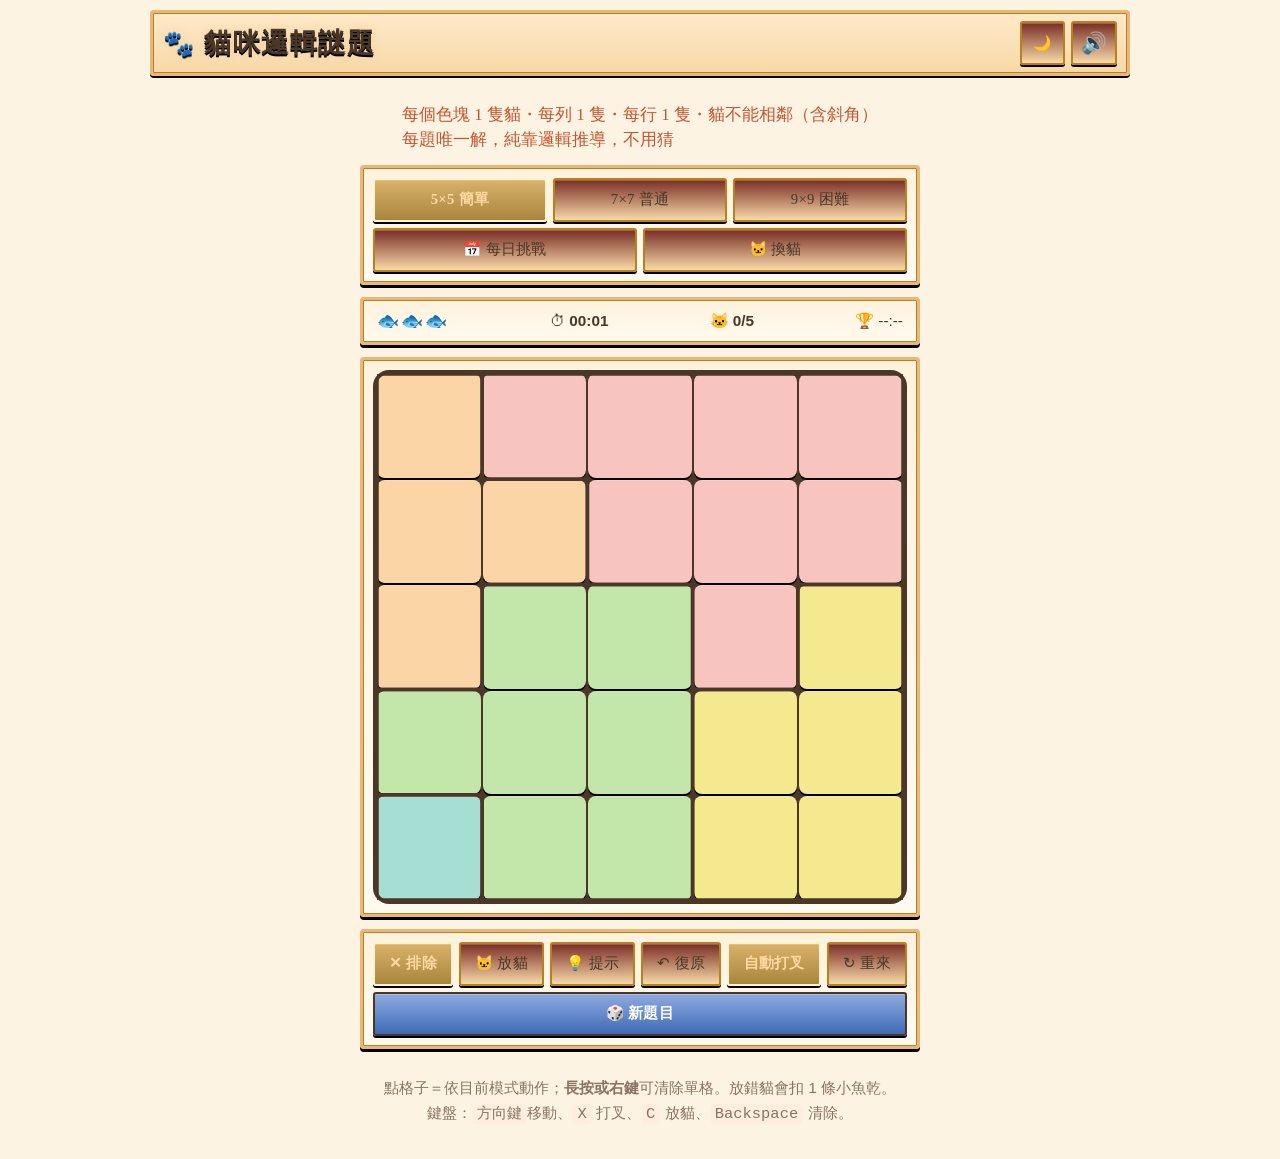
==== commit be1b3dd1: "refactor: 養成系統移出，meowdoku 回歸純邏輯謎題 貓咪小屋、學院、換裝、商店、出門等養成系統已獨立成 catmaker（貓咪夢工廠）。 這裡只留謎題生成器、解題器、謎題畫面與換貓圖示" ====
--- a/index.html
+++ b/index.html
@@ -4,7 +4,7 @@
     <meta charset="UTF-8" />
     <meta name="viewport" content="width=device-width, initial-scale=1, viewport-fit=cover" />
     <meta name="color-scheme" content="light dark" />
-    <title>貓咪小屋｜養貓、上學、解謎</title>
+    <title>貓咪邏輯謎題｜Meowdoku</title>
     <meta name="theme-color" content="#2f6f63" />
     <link rel="manifest" href="./manifest.webmanifest" />
     <link rel="stylesheet" href="./style.css?v=20261004" />
@@ -12,16 +12,14 @@
     <link rel="apple-touch-icon" href="./icons/apple-touch-icon.png" />
     <meta name="mobile-web-app-capable" content="yes" />
     <meta name="apple-mobile-web-app-capable" content="yes" />
-    <meta name="apple-mobile-web-app-title" content="貓咪小屋" />
+    <meta name="apple-mobile-web-app-title" content="貓咪謎題" />
     <meta name="apple-mobile-web-app-status-bar-style" content="default" />
   </head>
   <body>
     <header class="topbar">
-      <h1><span>🐾</span> 貓咪小屋</h1>
+      <h1><span>🐾</span> 貓咪邏輯謎題</h1>
       <nav class="toolbar">
-        <button id="homeBtn" hidden>🏠 回貓屋</button
-        ><button id="puzzleBtn" hidden>🧩 數獨打工</button
-        ><button id="themeBtn" title="切換深色／淺色">🌙</button
+        <button id="themeBtn" title="切換深色／淺色">🌙</button
         ><div class="audio-ctrl-wrap">
           <button id="audioBtn" class="audio-btn" title="聲音設定（點擊快速靜音／長按或右鍵展開細調）" aria-label="聲音設定">🔊</button>
           <div id="audioPopup" class="audio-popup hidden" role="dialog" aria-label="音訊設定">
@@ -39,13 +37,7 @@
       </nav>
     </header>
 
-    <!-- 首頁：貓咪小屋 -->
-    <main id="homeScreen" class="screen">
-      <section class="card" id="petView"></section>
-    </main>
-
-    <!-- 小遊戲：貓咪邏輯謎題（數獨打工） -->
-    <main id="puzzleScreen" class="screen" hidden>
+    <main id="puzzleScreen" class="screen">
       <p class="sub">
         每個色塊 1 隻貓・每列 1 隻・每行 1 隻・貓不能相鄰（含斜角）<br />每題唯一解，純靠邏輯推導，不用猜
       </p>
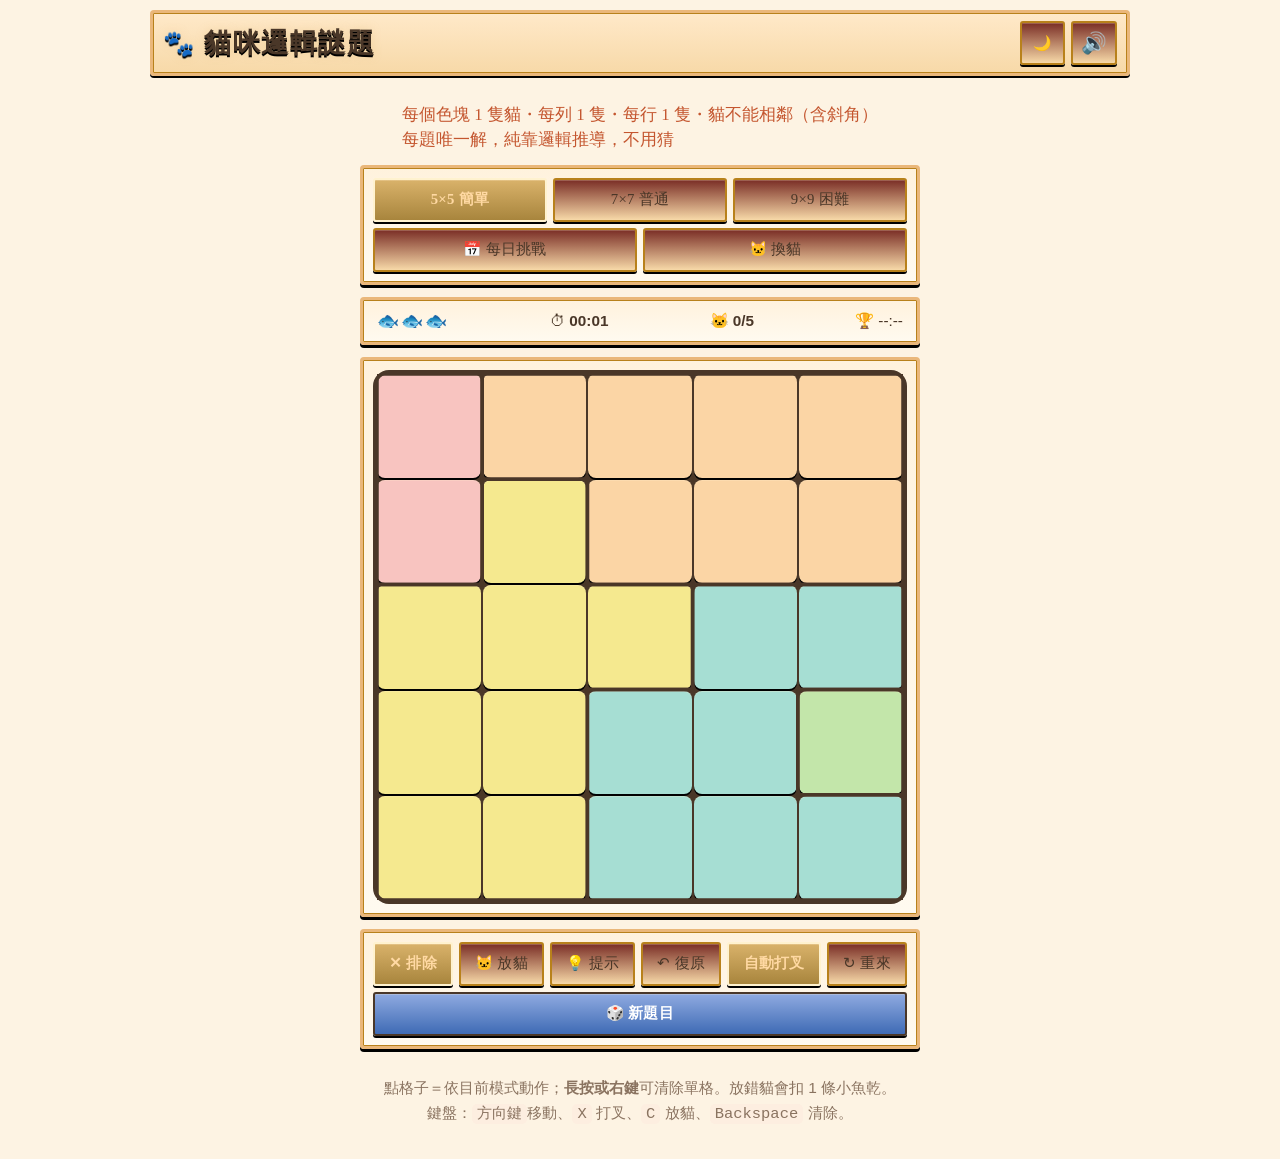
==== commit dada9690: "chore(css): 移除養成系統留下的死樣式（5643 → 1497 行） 刪掉選擇器裡的 class/id 已不出現在 index.html 與 js/ 的規則、空掉的 @media 與沒人引用" ====
--- a/index.html
+++ b/index.html
@@ -7,7 +7,7 @@
     <title>貓咪邏輯謎題｜Meowdoku</title>
     <meta name="theme-color" content="#2f6f63" />
     <link rel="manifest" href="./manifest.webmanifest" />
-    <link rel="stylesheet" href="./style.css?v=20261004" />
+    <link rel="stylesheet" href="./style.css?v=20261017" />
     <link rel="icon" type="image/png" sizes="32x32" href="./icons/favicon-32.png" />
     <link rel="apple-touch-icon" href="./icons/apple-touch-icon.png" />
     <meta name="mobile-web-app-capable" content="yes" />
--- a/style.css
+++ b/style.css
@@ -306,20 +306,7 @@
   -webkit-overflow-scrolling: touch;
 }
 /* 捲動容器會裁掉超出寬度的內容：讓格線欄位可縮小，不被文字撐寬 */
-#petView .pet-home {
-  grid-template-columns: minmax(0, 1fr);
-}
-#petView .pet-hero {
-  grid-template-columns: 92px minmax(0, 1fr);
-}
-#petView .pet-subnav {
-  grid-template-columns: repeat(4, minmax(0, 1fr));
-}
-@media (max-width: 600px), (hover: none) and (pointer: coarse) {
-  #petView .pet-hero {
-    grid-template-columns: 78px minmax(0, 1fr);
-  }
-}
+
 .sheet h2 {
   margin: 0 0 6px;
   font-size: 1.2rem;
@@ -981,13 +968,7 @@
   stroke-linejoin: round;
   vector-effect: non-scaling-stroke;
 }
-.region-lines .outer-boundary {
-  fill: none;
-  stroke: var(--ink);
-  stroke-width: 4;
-  stroke-linejoin: round;
-  vector-effect: non-scaling-stroke;
-}
+
 @media (max-width: 600px), (hover: none) and (pointer: coarse) {
   .board {
     gap: 2px;
@@ -1005,2624 +986,60 @@
   .region-lines .region-boundary {
     stroke-width: 3;
   }
-  .region-lines .outer-boundary {
-    stroke-width: 4;
-  }
+  
 }
 
 /* 貓咪小屋、互動屋與好感度 */
-.pet-home {
-  display: grid;
-  gap: 12px;
-  text-align: left;
-}
-.pet-room-stage {
-  position: relative;
-  display: flex;
-  flex-direction: column;
-  align-items: center;
-  justify-content: flex-end;
-  min-height: 255px;
-  padding: 14px 14px 14px;
-  border-radius: 20px;
-  background: radial-gradient(circle at 50% 25%, rgba(255, 252, 245, 0.96), rgba(242, 246, 243, 0.9)), var(--accent-soft);
-  border: 1.5px solid color-mix(in srgb, var(--accent) 35%, var(--line));
-  box-shadow: 0 8px 24px rgba(0, 0, 0, 0.05), inset 0 1px 0 rgba(255, 255, 255, 0.9);
-  overflow: hidden;
-  user-select: none;
-  cursor: pointer;
-  transition: transform 0.15s ease, box-shadow 0.15s ease;
-}
-.pet-room-stage:active {
-  transform: scale(0.992);
-}
-.pet-room-header-left {
-  position: absolute;
-  top: 10px;
-  left: 12px;
-  display: flex;
-  align-items: center;
-  gap: 6px;
-  z-index: 10;
-}
-.pet-room-badge {
-  display: inline-flex;
-  align-items: center;
-  gap: 5px;
-  font-size: 0.89rem;
-  font-weight: 700;
-  padding: 3px 10px;
-  border-radius: 999px;
-  background: rgba(255, 255, 255, 0.92);
-  box-shadow: 0 2px 6px rgba(0, 0, 0, 0.06);
-  color: var(--ink);
-  backdrop-filter: blur(4px);
-}
-.room-snapshot-btn {
-  display: inline-flex;
-  align-items: center;
-  gap: 4px;
-  font-size: 0.86rem;
-  font-weight: 700;
-  padding: 3px 9px;
-  border-radius: 999px;
-  background: rgba(255, 255, 255, 0.94);
-  box-shadow: 0 2px 6px rgba(0, 0, 0, 0.08);
-  color: var(--ink);
-  border: 1px solid var(--line);
-  cursor: pointer;
-  transition: transform 0.15s ease, background 0.15s ease, border-color 0.15s ease;
-  backdrop-filter: blur(4px);
-  user-select: none;
-}
-.room-snapshot-btn:hover {
-  transform: scale(1.06);
-  background: var(--accent-soft);
-  border-color: var(--accent);
-}
-.room-snapshot-btn:active {
-  transform: scale(0.94);
-}
-.room-camera-flash {
-  position: absolute;
-  inset: 0;
-  background: #ffffff;
-  z-index: 99;
-  pointer-events: none;
-  opacity: 0;
-}
-.room-camera-flash.flash {
-  animation: cameraFlash 0.45s ease-out forwards;
-}
-@keyframes cameraFlash {
-  0% { opacity: 0.92; }
-  100% { opacity: 0; }
-}
-
-.photo-preview-wrap {
-  display: flex;
-  flex-direction: column;
-  align-items: center;
-  gap: 14px;
-  padding: 4px 0 10px;
-}
-.photo-card-frame {
-  width: 100%;
-  max-width: 320px;
-  border-radius: 16px;
-  background: #faf8f5;
-  padding: 10px;
-  box-shadow: 0 12px 30px rgba(0, 0, 0, 0.18), 0 2px 6px rgba(0, 0, 0, 0.08);
-  border: 1.5px solid #eae5db;
-  transform: rotate(-1.5deg);
-  transition: transform 0.25s cubic-bezier(0.34, 1.56, 0.64, 1);
-}
-.photo-card-frame:hover {
-  transform: rotate(0deg) scale(1.02);
-}
-.photo-preview-img {
-  width: 100%;
-  height: auto;
-  border-radius: 10px;
-  display: block;
-}
-.photo-actions-row {
-  display: flex;
-  align-items: center;
-  justify-content: center;
-  flex-wrap: wrap;
-  gap: 8px;
-  width: 100%;
-}
-.photo-action-btn {
-  display: inline-flex;
-  align-items: center;
-  justify-content: center;
-  gap: 6px;
-  padding: 9px 18px;
-  border-radius: 14px;
-  font-size: 0.85rem;
-  font-weight: 700;
-  background: var(--card);
-  border: 1px solid var(--line);
-  box-shadow: 0 2px 6px rgba(0, 0, 0, 0.06);
-  color: var(--ink);
-  text-decoration: none;
-  cursor: pointer;
-  transition: transform 0.12s ease, background 0.12s ease, border-color 0.12s ease;
-}
-.photo-action-btn:hover {
-  transform: translateY(-2px);
-  background: var(--accent-soft);
-  border-color: var(--accent);
-}
-.photo-action-btn.primary {
-  background: var(--accent);
-  color: #fff;
-  border-color: var(--accent);
-}
-.photo-action-btn.primary:hover {
-  background: var(--accent-strong);
-}
 
 /* 貓咪快捷狀態條 (金幣、飽食、體力、疲勞) */
-.pet-quick-status-bar {
-  display: flex;
-  align-items: center;
-  justify-content: space-between;
-  gap: 6px;
-  background: var(--card);
-  border: 1px solid var(--line);
-  border-radius: 12px;
-  padding: 6px 12px;
-  margin-bottom: 8px;
-  box-shadow: 0 1px 3px rgba(0, 0, 0, 0.04);
-  font-size: 0.86rem;
-  font-weight: 700;
-}
-.pet-quick-pill {
-  display: inline-flex;
-  align-items: center;
-  gap: 4px;
-  color: var(--ink);
-}
-.coin-badge {
-  display: inline-flex;
-  align-items: center;
-  gap: 4px;
-  background: linear-gradient(135deg, #fef3c7, #fde68a);
-  color: #92400e;
-  border: 1px solid #fcd34d;
-  padding: 3px 9px;
-  border-radius: 999px;
-  font-weight: 800;
-  font-size: 0.89rem;
-}
 
 /* 貓咪學院排課介面 */
-.academy-panel {
-  display: flex;
-  flex-direction: column;
-  gap: 10px;
-}
-.academy-hero {
-  background: linear-gradient(135deg, #f0fdf4, #e0f2fe);
-  border: 1px solid #bae6fd;
-  border-radius: 14px;
-  padding: 10px 12px;
-  font-size: 0.89rem;
-  line-height: 1.45;
-  color: #0369a1;
-}
-.academy-grid {
-  display: grid;
-  grid-template-columns: 1fr 1fr;
-  gap: 8px;
-}
-.academy-card {
-  background: var(--card);
-  border: 1px solid var(--line);
-  border-radius: 14px;
-  padding: 10px;
-  display: flex;
-  flex-direction: column;
-  gap: 6px;
-  box-shadow: 0 2px 6px rgba(0, 0, 0, 0.03);
-  transition: transform 0.15s ease, box-shadow 0.15s ease;
-}
-.academy-card:hover {
-  transform: translateY(-2px);
-  box-shadow: 0 4px 12px rgba(0, 0, 0, 0.07);
-}
-.academy-card-head {
-  display: flex;
-  align-items: center;
-  justify-content: space-between;
-}
-.academy-card-title {
-  display: flex;
-  align-items: center;
-  gap: 5px;
-  font-weight: 800;
-  font-size: 0.82rem;
-}
-.academy-stat-val {
-  font-size: 0.82rem;
-  font-weight: 800;
-  padding: 2px 7px;
-  border-radius: 999px;
-}
-.academy-desc {
-  font-size: 0.78rem;
-  color: var(--muted);
-  line-height: 1.35;
-  min-height: 28px;
-}
-.academy-action-btn {
-  background: linear-gradient(#ff9d5c, #f2712c);
-  color: #fff;
-  border: none;
-  border-radius: 10px;
-  padding: 7px 10px;
-  font-weight: 700;
-  font-size: 0.89rem;
-  cursor: pointer;
-  transition: filter 0.15s ease, transform 0.1s ease;
-}
-.academy-action-btn:hover {
-  filter: brightness(1.08);
-}
-.academy-action-btn:active {
-  transform: scale(0.97);
-}
-.academy-work-card {
-  grid-column: 1 / -1;
-  background: linear-gradient(135deg, #fffbeb, #fef3c7);
-  border: 1.5px dashed #f59e0b;
-}
 
 /* 隨堂測驗題庫視窗 */
-.quiz-box {
-  display: flex;
-  flex-direction: column;
-  gap: 12px;
-  text-align: left;
-}
-.quiz-header {
-  display: flex;
-  align-items: center;
-  justify-content: space-between;
-  border-bottom: 1px solid var(--line);
-  padding-bottom: 6px;
-}
-.quiz-counter {
-  font-size: 0.94rem;
-  font-weight: 800;
-  color: var(--accent);
-}
-.quiz-question {
-  font-size: 0.92rem;
-  font-weight: 800;
-  color: var(--ink);
-  line-height: 1.5;
-  background: var(--card);
-  padding: 12px 14px;
-  border-radius: 14px;
-  border: 1px solid var(--line);
-  box-shadow: 0 2px 8px rgba(0, 0, 0, 0.03);
-}
-.quiz-options {
-  display: flex;
-  flex-direction: column;
-  gap: 8px;
-}
-.quiz-option-btn {
-  background: var(--card);
-  border: 1.5px solid var(--line);
-  border-radius: 12px;
-  padding: 10px 14px;
-  font-size: 0.82rem;
-  font-weight: 700;
-  color: var(--ink);
-  text-align: left;
-  cursor: pointer;
-  display: flex;
-  align-items: center;
-  gap: 8px;
-  transition: all 0.15s ease;
-}
-.quiz-option-btn:hover:not(:disabled) {
-  border-color: var(--accent);
-  background: var(--accent-soft);
-  transform: translateX(3px);
-}
-.quiz-option-btn.correct {
-  background: #ecfdf5 !important;
-  border-color: #10b981 !important;
-  color: #065f46 !important;
-  font-weight: 800;
-}
-.quiz-option-btn.wrong {
-  background: #fef2f2 !important;
-  border-color: #ef4444 !important;
-  color: #991b1b !important;
-}
-.quiz-feedback {
-  background: #f8fafc;
-  border-radius: 12px;
-  padding: 10px 12px;
-  font-size: 0.94rem;
-  line-height: 1.45;
-  border: 1px solid var(--line);
-  animation: fadeIn 0.25s ease;
-}
-.quiz-feedback b {
-  display: block;
-  margin-bottom: 3px;
-}
 
 /* 測驗結果畫面 */
-.quiz-result-card {
-  display: flex;
-  flex-direction: column;
-  align-items: center;
-  gap: 12px;
-  padding: 10px 0;
-  text-align: center;
-}
-.quiz-grade-badge {
-  font-size: 2.2rem;
-  font-weight: 900;
-  width: 64px;
-  height: 64px;
-  border-radius: 50%;
-  display: flex;
-  align-items: center;
-  justify-content: center;
-  background: linear-gradient(135deg, #fef08a, #f59e0b);
-  color: #78350f;
-  box-shadow: 0 4px 14px rgba(245, 158, 11, 0.35);
-}
-.quiz-rewards-row {
-  display: flex;
-  flex-wrap: wrap;
-  justify-content: center;
-  gap: 8px;
-  margin: 6px 0;
-}
-.quiz-reward-pill {
-  display: inline-flex;
-  align-items: center;
-  gap: 4px;
-  padding: 6px 12px;
-  border-radius: 999px;
-  font-size: 0.82rem;
-  font-weight: 800;
-  background: var(--card);
-  border: 1px solid var(--line);
-}
 
 /* 狀態六芒星與生理作息面板 */
-.stats-panel {
-  display: flex;
-  flex-direction: column;
-  gap: 12px;
-}
-.stats-bars-grid {
-  display: grid;
-  grid-template-columns: 1fr 1fr;
-  gap: 8px;
-}
-.stat-bar-box {
-  background: var(--card);
-  border: 1px solid var(--line);
-  border-radius: 12px;
-  padding: 8px 10px;
-}
-.stat-bar-head {
-  display: flex;
-  justify-content: space-between;
-  font-size: 0.86rem;
-  font-weight: 800;
-  margin-bottom: 4px;
-}
-.stat-meter-track {
-  height: 8px;
-  background: var(--line);
-  border-radius: 999px;
-  overflow: hidden;
-}
-.stat-meter-fill {
-  height: 100%;
-  border-radius: 999px;
-  transition: width 0.4s ease;
-}
-.daily-care-row {
-  display: grid;
-  grid-template-columns: 1fr 1fr 1fr;
-  gap: 6px;
-  margin-top: 4px;
-}
-.daily-care-btn {
-  background: var(--card);
-  border: 1px solid var(--line);
-  border-radius: 12px;
-  padding: 8px;
-  font-size: 0.9rem;
-  font-weight: 700;
-  cursor: pointer;
-  display: flex;
-  flex-direction: column;
-  align-items: center;
-  gap: 3px;
-  color: var(--ink);
-  transition: all 0.15s ease;
-}
-.daily-care-btn:hover {
-  background: var(--accent-soft);
-  border-color: var(--accent);
-}
-.daily-care-btn small {
-  font-size: 0.74rem;
-  color: var(--muted);
-}
-.win-coins-notice {
-  margin-top: 6px;
-  font-size: 0.96rem;
-  font-weight: 800;
-  color: #d97706;
-}
 
 /* 商店與家具工坊樣式 */
-.shop-tabs {
-  display: flex;
-  gap: 6px;
-  margin-bottom: 10px;
-}
-.shop-tab-btn {
-  flex: 1;
-  padding: 7px 4px;
-  border-radius: 10px;
-  border: 1px solid var(--line);
-  background: var(--card);
-  font-size: 0.9rem;
-  font-weight: 700;
-  cursor: pointer;
-  color: var(--ink);
-  transition: all 0.15s ease;
-}
-.shop-tab-btn.active {
-  background: var(--accent);
-  color: #fff;
-  border-color: var(--accent);
-}
-.shop-grid {
-  display: grid;
-  grid-template-columns: 1fr 1fr;
-  gap: 8px;
-}
-.shop-item-card {
-  background: var(--card);
-  border: 1px solid var(--line);
-  border-radius: 14px;
-  padding: 10px;
-  display: flex;
-  flex-direction: column;
-  align-items: center;
-  gap: 6px;
-  text-align: center;
-  position: relative;
-  box-shadow: 0 2px 6px rgba(0, 0, 0, 0.03);
-  transition: transform 0.15s ease;
-}
-.shop-item-card:hover {
-  transform: translateY(-2px);
-}
-.shop-item-thumb {
-  width: 60px;
-  height: 60px;
-  object-fit: contain;
-  border-radius: 10px;
-  background: rgba(0, 0, 0, 0.02);
-}
-.shop-item-name {
-  font-size: 0.94rem;
-  font-weight: 800;
-  color: var(--ink);
-}
-.shop-item-desc {
-  font-size: 0.78rem;
-  color: var(--muted);
-  line-height: 1.35;
-  min-height: 26px;
-}
-.shop-buy-btn {
-  width: 100%;
-  padding: 6px 10px;
-  border-radius: 10px;
-  border: none;
-  background: var(--accent);
-  color: #fff;
-  font-size: 0.89rem;
-  font-weight: 800;
-  cursor: pointer;
-  display: inline-flex;
-  align-items: center;
-  justify-content: center;
-  gap: 4px;
-  transition: filter 0.15s ease;
-}
-.shop-buy-btn:hover {
-  filter: brightness(1.08);
-}
-.shop-buy-btn:disabled {
-  background: var(--line);
-  color: var(--muted);
-  cursor: not-allowed;
-}
 
 /* 扭蛋機樣式 */
-.gacha-stage {
-  display: flex;
-  flex-direction: column;
-  align-items: center;
-  gap: 12px;
-  padding: 6px 0;
-  text-align: center;
-}
-.gacha-machine-wrap {
-  position: relative;
-  width: 190px;
-  height: 230px;
-  display: flex;
-  align-items: center;
-  justify-content: center;
-}
-.gacha-machine-img {
-  max-width: 100%;
-  max-height: 100%;
-  object-fit: contain;
-  filter: drop-shadow(0 8px 20px rgba(245, 158, 11, 0.35));
-  transition: transform 0.25s cubic-bezier(0.34, 1.56, 0.64, 1);
-}
-.gacha-machine-wrap.cranking .gacha-machine-img {
-  animation: gachaShake 0.5s ease-in-out infinite;
-}
-@keyframes gachaShake {
-  0% { transform: rotate(0deg) scale(1); }
-  25% { transform: rotate(-3deg) scale(1.04); }
-  50% { transform: rotate(3deg) scale(1.04); }
-  75% { transform: rotate(-2deg) scale(1.02); }
-  100% { transform: rotate(0deg) scale(1); }
-}
-.gacha-rates-badge {
-  font-size: 0.82rem;
-  font-weight: 700;
-  color: #92400e;
-  background: #fef3c7;
-  border: 1px solid #fcd34d;
-  padding: 4px 10px;
-  border-radius: 999px;
-}
-.gacha-pity-text {
-  font-size: 0.86rem;
-  color: var(--muted);
-  font-weight: 600;
-}
-.gacha-actions-row {
-  display: flex;
-  gap: 10px;
-  width: 100%;
-}
-.gacha-pull-btn {
-  flex: 1;
-  display: flex;
-  flex-direction: column;
-  align-items: center;
-  gap: 3px;
-  padding: 10px;
-  border-radius: 14px;
-  border: none;
-  font-weight: 800;
-  cursor: pointer;
-  transition: all 0.15s ease;
-}
-.gacha-pull-btn.single {
-  background: linear-gradient(135deg, #3b82f6, #2563eb);
-  color: #fff;
-  box-shadow: 0 4px 12px rgba(37, 99, 235, 0.3);
-}
-.gacha-pull-btn.multi {
-  background: linear-gradient(135deg, #f59e0b, #d97706);
-  color: #fff;
-  box-shadow: 0 4px 12px rgba(217, 119, 6, 0.35);
-}
-.gacha-pull-btn:hover:not(:disabled) {
-  transform: translateY(-2px);
-  filter: brightness(1.08);
-}
-.gacha-pull-btn:disabled {
-  opacity: 0.5;
-  cursor: not-allowed;
-}
 
 /* 扭蛋開獎展示卡 */
-.gacha-reveal-wrap {
-  display: flex;
-  flex-direction: column;
-  align-items: center;
-  gap: 12px;
-  padding: 14px 0;
-  text-align: center;
-}
-.gacha-capsule-anim {
-  width: 130px;
-  height: 130px;
-  object-fit: contain;
-  animation: capsulePop 0.7s cubic-bezier(0.34, 1.56, 0.64, 1);
-  filter: drop-shadow(0 8px 24px rgba(236, 72, 153, 0.45));
-}
-@keyframes capsulePop {
-  0% { transform: scale(0.2) rotate(-20deg); opacity: 0; }
-  60% { transform: scale(1.15) rotate(10deg); opacity: 1; }
-  100% { transform: scale(1) rotate(0deg); }
-}
-.gacha-results-grid {
-  display: grid;
-  grid-template-columns: repeat(auto-fill, minmax(80px, 1fr));
-  gap: 8px;
-  width: 100%;
-  max-height: 280px;
-  overflow-y: auto;
-  padding: 4px;
-}
-.gacha-res-card {
-  background: var(--card);
-  border: 1.5px solid var(--line);
-  border-radius: 12px;
-  padding: 8px 4px;
-  display: flex;
-  flex-direction: column;
-  align-items: center;
-  gap: 4px;
-  font-size: 0.82rem;
-  font-weight: 700;
-  text-align: center;
-}
-.gacha-res-card.ssr {
-  border-color: #f59e0b;
-  background: linear-gradient(135deg, #fffbeb, #fef3c7);
-  box-shadow: 0 0 10px rgba(245, 158, 11, 0.4);
-}
-.gacha-res-card.sr {
-  border-color: #8b5cf6;
-  background: linear-gradient(135deg, #fbf7ff, #f3e8ff);
-}
-.gacha-res-thumb {
-  width: 44px;
-  height: 44px;
-  object-fit: contain;
-}
 
 /* 客廳家具與壁紙裝飾 */
-.pet-room-stage.wallpaper-tatami {
-  background-image: url("./icons/room/wallpaper_tatami.webp");
-  background-size: 160px;
-  background-repeat: repeat;
-}
-.room-furniture-kotatsu {
-  position: absolute;
-  left: 86px;
-  bottom: 12px;
-  width: 100px;
-  height: auto;
-  filter: drop-shadow(0 6px 12px rgba(0, 0, 0, 0.14));
-  cursor: pointer;
-  z-index: 4;
-  transition: transform 0.15s ease;
-}
-.room-furniture-kotatsu:hover {
-  transform: scale(1.06);
-}
-.room-furniture-cattree {
-  position: absolute;
-  left: 8px;
-  bottom: 20px;
-  width: 76px;
-  height: auto;
-  filter: drop-shadow(0 6px 12px rgba(0, 0, 0, 0.12));
-  cursor: pointer;
-  z-index: 4;
-  transition: transform 0.15s ease;
-}
-.room-furniture-cattree:hover {
-  transform: scale(1.06);
-}
-.costume-thumb-img {
-  width: 48px;
-  height: 48px;
-  object-fit: contain;
-}
-.costume-layer-sprite {
-  position: absolute;
-  top: 0;
-  left: 50%;
-  transform: translateX(-50%);
-  width: 100%;
-  height: 100%;
-  object-fit: contain;
-  pointer-events: none;
-  z-index: 5;
-  filter: drop-shadow(0 4px 10px rgba(0, 0, 0, 0.15));
-}
-.pet-room-stage .pet-speech {
-  position: absolute;
-  top: 10px;
-  right: 12px;
-  left: auto;
-  bottom: auto;
-  max-width: 220px;
-  padding: 7px 12px;
-  border-radius: 14px;
-  background: rgba(255, 255, 255, 0.98);
-  box-shadow: 0 4px 16px rgba(0, 0, 0, 0.12);
-  border: 1.5px solid color-mix(in srgb, var(--accent) 45%, var(--line));
-  font-size: 0.94rem;
-  font-weight: 800;
-  color: var(--ink);
-  pointer-events: none;
-  opacity: 0;
-  transform: translateY(6px) scale(0.94);
-  transition: opacity 0.25s ease, transform 0.25s ease;
-  z-index: 15;
-  backdrop-filter: blur(4px);
-}
-.pet-room-stage .pet-speech.show {
-  animation: roomSpeechShow 2.8s ease forwards !important;
-}
-@keyframes roomSpeechShow {
-  0% { opacity: 0; transform: translateY(6px) scale(0.92); }
-  10%, 85% { opacity: 1; transform: translateY(0) scale(1); }
-  100% { opacity: 0; transform: translateY(-4px) scale(0.96); }
-}
-.room-hearts {
-  position: absolute;
-  inset: 0;
-  pointer-events: none;
-  overflow: hidden;
-  z-index: 5;
-}
-.room-heart-particle {
-  position: absolute;
-  font-size: 1.4rem;
-  animation: floatHeart 1.4s ease-out forwards;
-  opacity: 0;
-}
-@keyframes floatHeart {
-  0% {
-    opacity: 1;
-    transform: translateY(0) scale(0.6) rotate(0deg);
-  }
-  50% {
-    opacity: 0.95;
-    transform: translateY(-45px) scale(1.18) rotate(var(--rot, 15deg));
-  }
-  100% {
-    opacity: 0;
-    transform: translateY(-90px) scale(0.9) rotate(var(--rot, 30deg));
-  }
-}
-.pet-room-rug {
-  position: absolute;
-  bottom: 18px;
-  width: 78%;
-  max-width: 270px;
-  height: 50px;
-  border-radius: 50%;
-  background: radial-gradient(ellipse at center, rgba(235, 215, 190, 0.82) 0%, rgba(220, 195, 165, 0.45) 70%, transparent 100%);
-  box-shadow: 0 4px 16px rgba(160, 120, 80, 0.1);
-  z-index: 1;
-}
-.pet-room-cat-wrap {
-  position: relative;
-  z-index: 3;
-  display: flex;
-  align-items: center;
-  justify-content: center;
-  width: 100%;
-  min-height: 185px;
-  pointer-events: none;
-}
-.room-cat-img {
-  width: auto;
-  max-width: 210px;
-  height: 185px;
-  object-fit: contain;
-  filter: drop-shadow(0 8px 16px rgba(40, 25, 10, 0.14));
-  transition: transform 0.25s cubic-bezier(0.34, 1.56, 0.64, 1), filter 0.25s ease;
-  animation: roomCatBreathe 3.6s ease-in-out infinite;
-  pointer-events: auto;
-}
-@keyframes roomCatBreathe {
-  0%, 100% {
-    transform: translateY(0) scale(1, 1);
-  }
-  50% {
-    transform: translateY(-5px) scale(1.02, 0.98);
-  }
-}
-.room-cat-img.pet-bounce {
-  animation: roomCatBounce 0.65s cubic-bezier(0.2, 0.9, 0.3, 1) !important;
-}
-@keyframes roomCatBounce {
-  0%, 100% { transform: translateY(0) scale(1); }
-  30% { transform: translateY(-18px) scale(1.09, 0.94); }
-  60% { transform: translateY(2px) scale(0.96, 1.04); }
-  80% { transform: translateY(-4px) scale(1.02); }
-}
-.room-cat-img.pet-wiggle {
-  animation: roomCatWiggle 0.68s ease !important;
-}
-@keyframes roomCatWiggle {
-  0%, 100% { transform: rotate(0) translateY(0); }
-  20% { transform: rotate(-8deg) translateY(-8px) scale(1.06); }
-  40% { transform: rotate(8deg) translateY(-4px) scale(1.06); }
-  60% { transform: rotate(-5deg) translateY(-2px); }
-  80% { transform: rotate(4deg); }
-}
-.room-cat-img.pet-sleep {
-  animation: roomCatSleep 2.5s ease-in-out infinite !important;
-}
-@keyframes roomCatSleep {
-  0%, 100% { transform: scale(1) translateY(0); }
-  50% { transform: scale(0.97, 1.02) translateY(3px); }
-}
-.pet-room-hint {
-  position: relative;
-  z-index: 2;
-  margin-top: 6px;
-  font-size: 0.84rem;
-  font-weight: 600;
-  color: var(--muted);
-  opacity: 0.9;
-  pointer-events: none;
-  text-align: center;
-}
+
 /* 逗貓棒跟隨器 */
-.room-wand-follower {
-  position: absolute;
-  top: 0;
-  left: 0;
-  width: 84px;
-  height: 84px;
-  pointer-events: none;
-  z-index: 12;
-  display: none;
-  filter: drop-shadow(0 6px 14px rgba(0, 0, 0, 0.22));
-  transform: translate(-999px, -999px);
-  will-change: transform;
-}
-.pet-room-stage.wand-active {
-  cursor: crosshair;
-  touch-action: none;
-}
-.pet-room-stage.wand-active .room-wand-follower {
-  display: block;
-}
-.room-wand-img {
-  width: 100%;
-  height: 100%;
-  object-fit: contain;
-  transform-origin: 20% 15%;
-  animation: wandGentleSway 2.2s ease-in-out infinite;
-}
-@keyframes wandGentleSway {
-  0%, 100% { transform: rotate(-8deg); }
-  50% { transform: rotate(10deg); }
-}
-.room-wand-img.wand-whip {
-  animation: wandWhip 0.38s cubic-bezier(0.2, 0.9, 0.3, 1.2) !important;
-}
-@keyframes wandWhip {
-  0% { transform: rotate(-18deg) scale(0.92); }
-  45% { transform: rotate(32deg) scale(1.18) translateY(6px); }
-  100% { transform: rotate(-8deg) scale(1); }
-}
 
 /* 角落貓砂盆 */
-.room-litter-corner {
-  position: absolute;
-  right: 12px;
-  bottom: 10px;
-  width: 96px;
-  z-index: 6;
-  cursor: pointer;
-  display: flex;
-  flex-direction: column;
-  align-items: center;
-  transition: transform 0.2s cubic-bezier(0.34, 1.56, 0.64, 1);
-  user-select: none;
-}
-.room-litter-corner:hover {
-  transform: scale(1.06) translateY(-2px);
-}
-.room-litter-corner:active {
-  transform: scale(0.96);
-}
-.room-litter-badge {
-  font-size: 0.74rem;
-  font-weight: 800;
-  padding: 2px 7px;
-  border-radius: 999px;
-  background: rgba(255, 255, 255, 0.95);
-  color: var(--ink);
-  box-shadow: 0 2px 6px rgba(0, 0, 0, 0.08);
-  border: 1px solid rgba(0, 0, 0, 0.05);
-  margin-bottom: 2px;
-  backdrop-filter: blur(4px);
-  white-space: nowrap;
-  transition: background 0.2s ease, color 0.2s ease;
-}
-.room-litter-badge.clean {
-  background: #e8f5e9;
-  color: #2e7d32;
-  border-color: #a5d6a7;
-}
-.room-litter-tray {
-  position: relative;
-  width: 100%;
-}
-.room-litter-img {
-  width: 100%;
-  height: auto;
-  display: block;
-  filter: drop-shadow(0 4px 10px rgba(0, 0, 0, 0.12));
-}
-.room-litter-clumps {
-  position: absolute;
-  inset: 0;
-  pointer-events: none;
-}
-.room-sand-clump {
-  position: absolute;
-  width: 28px;
-  height: 28px;
-  pointer-events: auto;
-  cursor: pointer;
-  transform: translate(-50%, -50%);
-  transition: transform 0.2s cubic-bezier(0.34, 1.56, 0.64, 1), opacity 0.2s ease;
-  filter: drop-shadow(0 2px 4px rgba(0, 0, 0, 0.18));
-}
-.room-sand-clump img {
-  width: 100%;
-  height: 100%;
-  object-fit: contain;
-  animation: clumpPulse 2.8s ease-in-out infinite;
-}
-@keyframes clumpPulse {
-  0%, 100% { transform: scale(1); }
-  50% { transform: scale(1.1) rotate(4deg); }
-}
-.room-sand-clump:hover {
-  transform: translate(-50%, -50%) scale(1.28) rotate(-6deg);
-}
-.room-sand-clump.scooped {
-  transform: translate(-50%, -80%) scale(0) rotate(20deg);
-  opacity: 0;
-}
-@media (max-width: 480px) {
-  .room-litter-corner {
-    width: 82px;
-    right: 10px;
-    bottom: 8px;
-  }
-  .room-sand-clump {
-    width: 24px;
-    height: 24px;
-  }
-}
-
-.interaction-row.room-actions {
-  display: grid !important;
-  grid-template-columns: repeat(4, 1fr) !important;
-  gap: 6px;
-}
-.interaction-row.room-actions button {
-  padding: 9px 4px;
-  min-height: 42px;
-  border-radius: 12px;
-  font-size: 0.96rem;
-  font-weight: 700;
-  background: var(--card);
-  border: 1px solid var(--line);
-  box-shadow: 0 2px 6px rgba(0, 0, 0, 0.04);
-  transition: transform 0.12s ease, background 0.12s ease, border-color 0.12s ease, color 0.12s ease;
-  white-space: nowrap;
-}
-.interaction-row.room-actions button:hover {
-  transform: translateY(-2px);
-  background: var(--accent-soft);
-  border-color: var(--accent);
-}
-.interaction-row.room-actions button.active {
-  background: var(--accent);
-  color: #fff;
-  border-color: var(--accent);
-  box-shadow: 0 4px 10px rgba(0, 0, 0, 0.15);
-}
-@media (max-width: 600px), (hover: none) and (pointer: coarse) {
-  .interaction-row.room-actions button {
-    padding: 8px 2px;
-    font-size: 0.86rem;
-  }
-}
-.pet-status-card {
-  padding: 12px 14px;
-  border: 1px solid var(--line);
-  border-radius: 16px;
-  background: var(--accent-soft);
-  display: grid;
-  gap: 8px;
-}
-.pet-status-head {
-  display: flex;
-  align-items: center;
-  justify-content: space-between;
-  flex-wrap: wrap;
-  gap: 6px;
-}
-.pet-name-title {
-  font-weight: 800;
-  font-size: 1.05rem;
-}
-.starter-preview-stage {
-  display: flex;
-  justify-content: center;
-  align-items: center;
-  min-height: 160px;
-  padding: 12px;
-  margin-bottom: 8px;
-  border-radius: 16px;
-  background: radial-gradient(circle at 50% 30%, rgba(255, 252, 245, 0.95), rgba(242, 246, 243, 0.9)), var(--accent-soft);
-  border: 1px solid var(--line);
-}
-.starter-preview-stage .room-cat-img {
-  max-width: 170px;
-  height: 150px;
-}
-.pet-hero {
-  display: grid;
-  grid-template-columns: 92px 1fr;
-  gap: 12px;
-  align-items: center;
-  padding: 12px;
-  border: 1px solid var(--line);
-  border-radius: 16px;
-  background: var(--accent-soft);
-}
-.pet-avatar {
-  width: 92px;
-  aspect-ratio: 1;
-  border-radius: 20px;
-  background-color: var(--card);
-  box-shadow: 0 6px 16px rgba(0, 0, 0, 0.14);
-}
-.pet-avatar.emoji-cat {
-  display: grid;
-  place-items: center;
-  font-size: 58px;
-}
-.pet-name {
-  font-weight: 800;
-  font-size: 1rem;
-}
-.pet-level {
-  margin-top: 3px;
-  color: var(--muted);
-  font-size: 0.91rem;
-}
-.affection-bar {
-  height: 12px;
-  margin-top: 9px;
-  border-radius: 999px;
-  background: color-mix(in srgb, var(--line) 80%, transparent);
-  overflow: hidden;
-}
-.affection-fill {
-  height: 100%;
-  width: var(--affection, 0%);
-  border-radius: inherit;
-  background: linear-gradient(90deg, #ff9fb5, #ff6f91);
-  transition: width 0.35s ease;
-}
-.pet-affection {
-  margin-top: 4px;
-  font-size: 0.86rem;
-  color: var(--muted);
-}
-.food-grid {
-  display: grid;
-  grid-template-columns: repeat(2, minmax(0, 1fr));
-  gap: 8px;
-}
-.food-card {
-  display: grid;
-  grid-template-columns: 40px 1fr auto;
-  align-items: center;
-  gap: 7px;
-  min-height: 58px;
-  padding: 8px !important;
-  text-align: left;
-}
-.food-icon {
-  font-size: 1.6rem;
-}
-.food-info b {
-  display: block;
-  font-size: 0.94rem;
-}
-.food-info small {
-  color: var(--muted);
-  font-size: 0.82rem;
-}
-.food-count {
-  min-width: 26px;
-  text-align: center;
-  font-weight: 800;
-  color: var(--accent);
-}
-.pet-collection-title {
-  display: flex;
-  align-items: center;
-  justify-content: space-between;
-  font-size: 0.94rem;
-  font-weight: 800;
-}
-.pet-collection {
-  display: grid;
-  grid-template-columns: repeat(6, minmax(0, 1fr));
-  grid-auto-rows: max-content;
-  gap: 6px;
-  max-height: 158px;
-  overflow: auto;
-  padding: 2px;
-}
-.pet-cat {
-  position: relative;
-  aspect-ratio: 1;
-  padding: 3px !important;
-  min-height: 0;
-  border-radius: 12px;
-}
-.pet-cat .face {
-  width: 100%;
-  height: 100%;
-}
-.pet-cat.active {
-  border: 2px solid var(--accent);
-  background: var(--accent-soft);
-}
-.pet-cat-level {
-  position: absolute;
-  right: 1px;
-  bottom: 1px;
-  min-width: 18px;
-  padding: 1px 3px;
-  border-radius: 999px;
-  background: rgba(20, 30, 28, 0.76);
-  color: #fff;
-  font-size: 0.7rem;
-  text-align: center;
-}
-.reward-box {
-  margin: 10px 0;
-  padding: 10px;
-  border-radius: 14px;
-  background: var(--accent-soft);
-  border: 1px solid color-mix(in srgb, var(--accent) 40%, var(--line));
-  text-align: center;
-}
-.reward-foods {
-  display: flex;
-  justify-content: center;
-  gap: 10px;
-  flex-wrap: wrap;
-  margin-top: 7px;
-}
-.reward-food {
-  padding: 5px 9px;
-  border-radius: 999px;
-  background: var(--card);
-  font-weight: 700;
-}
-.feed-pop {
-  animation: feedPop 0.42s cubic-bezier(0.2, 0.9, 0.3, 1);
-}
-@keyframes feedPop {
-  0% {
-    transform: scale(1);
-  }
-  45% {
-    transform: scale(1.13) rotate(-2deg);
-  }
-  100% {
-    transform: scale(1);
-  }
-}
+
 @media (max-width: 600px), (hover: none) and (pointer: coarse) {
   .levels {
     grid-template-columns: repeat(3, minmax(0, 1fr));
   }
-  .pet-room-stage {
-    min-height: 200px;
-    padding: 12px 10px 8px;
-  }
-  .room-cat-img {
-    max-width: 175px;
-    height: 155px;
-  }
-  .pet-hero {
-    grid-template-columns: 78px 1fr;
-  }
-  .pet-avatar {
-    width: 78px;
-  }
-  .food-grid {
-    grid-template-columns: 1fr 1fr;
-  }
-  .food-card {
-    grid-template-columns: 31px 1fr auto;
-    gap: 5px;
-  }
-  .food-icon {
-    font-size: 1.35rem;
-  }
-  .pet-collection {
-    grid-template-columns: repeat(7, minmax(0, 1fr));
-    max-height: 140px;
-  }
+  
+  
+  
+  
+  
+  
+  
+  
 }
 
 /* v8 養成系統：初始領養、每日餵食、心情、互動、命名與合作圖鑑 */
-.onboarding-sheet {
-  max-width: 520px;
-}
-.starter-intro {
-  margin: 0 0 10px;
-  color: var(--muted);
-  font-size: 0.96rem;
-  line-height: 1.55;
-}
-.starter-cats {
-  display: grid;
-  grid-template-columns: repeat(4, minmax(0, 1fr));
-  gap: 9px;
-  max-height: 30dvh;
-  overflow: auto;
-  padding: 3px;
-}
-.starter-cat {
-  display: grid;
-  gap: 5px;
-  place-items: center;
-  padding: 7px !important;
-  min-height: 0;
-  border-radius: 14px;
-}
-.starter-cat .face {
-  width: 100%;
-  aspect-ratio: 1;
-}
-.starter-cat.selected {
-  border: 3px solid var(--accent);
-  background: var(--accent-soft);
-  transform: scale(1.02);
-}
-.starter-name {
-  font-size: 0.86rem;
-  font-weight: 700;
-}
-.name-field {
-  display: grid;
-  gap: 5px;
-  margin-top: 12px;
-  text-align: left;
-}
-.name-field span {
-  font-size: 0.91rem;
-  font-weight: 800;
-}
-.name-field input {
-  width: 100%;
-  min-height: 46px;
-  padding: 10px 12px;
-  border: 1px solid var(--line);
-  border-radius: 12px;
-  background: var(--card);
-  color: var(--ink);
-  font: inherit;
-  font-size: 1rem;
-}
-.mood-row {
-  display: flex;
-  align-items: center;
-  gap: 7px;
-  margin-top: 5px;
-  font-size: 0.9rem;
-}
-.mood-pill {
-  padding: 3px 8px;
-  border-radius: 999px;
-  background: var(--card);
-  font-weight: 800;
-}
-.daily-feed {
-  display: flex;
-  align-items: center;
-  justify-content: space-between;
-  gap: 8px;
-  padding: 9px 10px;
-  border: 1px dashed var(--accent);
-  border-radius: 13px;
-  background: color-mix(in srgb, var(--accent-soft) 70%, transparent);
-}
-.daily-feed b {
-  font-size: 0.94rem;
-}
-.daily-feed small {
-  display: block;
-  color: var(--muted);
-  font-size: 0.79rem;
-}
-.daily-feed button {
-  min-height: 38px;
-  padding: 6px 10px;
-}
-.interaction-row {
-  display: grid;
-  grid-template-columns: repeat(3, 1fr);
-  gap: 7px;
-}
-.interaction-row button {
-  padding: 7px 4px;
-  min-height: 43px;
-  font-size: 0.9rem;
-}
-.pet-avatar-wrap {
-  position: relative;
-  width: max-content;
-}
-.pet-avatar-wrap .pet-avatar {
-  cursor: pointer;
-}
-.pet-speech {
-  position: absolute;
-  left: 76%;
-  bottom: 73%;
-  z-index: 2;
-  min-width: 92px;
-  padding: 6px 8px;
-  border-radius: 12px 12px 12px 3px;
-  background: var(--card);
-  border: 1px solid var(--line);
-  box-shadow: 0 5px 13px rgba(0, 0, 0, 0.12);
-  font-size: 0.79rem;
-  font-weight: 700;
-  opacity: 0;
-  transform: translateY(5px) scale(0.9);
-  pointer-events: none;
-}
-.pet-speech.show {
-  animation: speechShow 1.45s ease forwards;
-}
-@keyframes speechShow {
-  0% {
-    opacity: 0;
-    transform: translateY(7px) scale(0.88);
-  }
-  15%,
-  75% {
-    opacity: 1;
-    transform: translateY(0) scale(1);
-  }
-  100% {
-    opacity: 0;
-    transform: translateY(-4px) scale(0.96);
-  }
-}
-.pet-avatar.pet-bounce {
-  animation: petBounce 0.58s cubic-bezier(0.2, 0.9, 0.3, 1);
-}
-@keyframes petBounce {
-  0%,
-  100% {
-    transform: translateY(0) scale(1);
-  }
-  35% {
-    transform: translateY(-10px) scale(1.08) rotate(-4deg);
-  }
-  65% {
-    transform: translateY(0) scale(0.96) rotate(3deg);
-  }
-}
-.pet-avatar.pet-wiggle {
-  animation: petWiggle 0.62s ease;
-}
-@keyframes petWiggle {
-  0%,
-  100% {
-    transform: rotate(0);
-  }
-  20% {
-    transform: rotate(-7deg) scale(1.04);
-  }
-  40% {
-    transform: rotate(7deg);
-  }
-  60% {
-    transform: rotate(-5deg);
-  }
-  80% {
-    transform: rotate(4deg);
-  }
-}
-.pet-avatar.pet-sleep {
-  animation: petSleep 1.1s ease;
-}
-@keyframes petSleep {
-  0%,
-  100% {
-    transform: scale(1);
-  }
-  45% {
-    transform: scale(0.92) translateY(5px);
-    filter: brightness(0.88);
-  }
-}
-.pet-stats {
-  display: grid;
-  grid-template-columns: repeat(3, 1fr);
-  gap: 6px;
-}
-.pet-stat {
-  padding: 7px;
-  border: 1px solid var(--line);
-  border-radius: 11px;
-  text-align: center;
-}
-.pet-stat b {
-  display: block;
-  font-size: 0.9rem;
-}
-.pet-stat small {
-  font-size: 0.74rem;
-  color: var(--muted);
-}
-.collection-tabs {
-  display: flex;
-  gap: 6px;
-}
-.collection-tabs button {
-  flex: 1;
-  min-height: 38px;
-  padding: 5px;
-}
-.pet-cat.locked {
-  filter: grayscale(1);
-  opacity: 0.43;
-}
-.pet-cat.locked .face {
-  filter: blur(1px);
-}
-.pet-lock {
-  position: absolute;
-  inset: 0;
-  display: grid;
-  place-items: center;
-  font-size: 1.1rem;
-}
-.pet-cat-name {
-  position: absolute;
-  left: 2px;
-  right: 2px;
-  bottom: 2px;
-  padding: 1px 2px;
-  border-radius: 6px;
-  background: rgba(20, 30, 28, 0.72);
-  color: #fff;
-  font-size: 0.6rem;
-  white-space: nowrap;
-  overflow: hidden;
-  text-overflow: ellipsis;
-  text-align: center;
-}
-.pet-cat-level {
-  top: 1px;
-  bottom: auto;
-}
-.rename-row {
-  display: flex;
-  gap: 7px;
-  margin-top: 7px;
-}
-.rename-row input {
-  flex: 1;
-  min-width: 0;
-  padding: 7px 9px;
-  border: 1px solid var(--line);
-  border-radius: 10px;
-  background: var(--card);
-  color: var(--ink);
-}
-.rename-row button {
-  min-height: 38px;
-  padding: 5px 9px;
-}
-@media (max-width: 600px), (hover: none) and (pointer: coarse) {
-  .starter-cats {
-    grid-template-columns: repeat(4, minmax(0, 1fr));
-    max-height: 26dvh;
-  }
-  .pet-speech {
-    left: 68%;
-    bottom: 76%;
-  }
-  .pet-stats {
-    gap: 4px;
-  }
-  .pet-stat {
-    padding: 5px 3px;
-  }
-  .interaction-row button {
-    font-size: 0.83rem;
-  }
-}
 
 /* v9 成長階段、稱號、圖鑑篩選與排序 */
-.growth-badges {
-  display: flex;
-  flex-wrap: wrap;
-  gap: 5px;
-  margin-top: 6px;
-}
-.growth-badge,
-.title-badge {
-  padding: 3px 8px;
-  border-radius: 999px;
-  font-size: 0.78rem;
-  font-weight: 800;
-}
-.growth-badge {
-  background: linear-gradient(135deg, #ffe8a3, #ffc86b);
-  color: #684500;
-}
-.title-badge {
-  background: linear-gradient(
-    135deg,
-    var(--accent),
-    color-mix(in srgb, var(--accent) 65%, #7f8cff)
-  );
-  color: #fff;
-}
-.growth-track {
-  display: grid;
-  grid-template-columns: repeat(5, 1fr);
-  gap: 4px;
-  margin-top: 8px;
-}
-.growth-step {
-  padding: 5px 2px;
-  border-radius: 9px;
-  background: color-mix(in srgb, var(--line) 65%, transparent);
-  text-align: center;
-  font-size: 0.7rem;
-  color: var(--muted);
-}
-.growth-step.done {
-  background: var(--accent-soft);
-  color: var(--ink);
-  font-weight: 800;
-}
-.growth-step.current {
-  outline: 2px solid var(--accent);
-  outline-offset: 1px;
-}
-.growth-icon {
-  display: block;
-  font-size: 1rem;
-  margin-bottom: 1px;
-}
-.collection-tools {
-  display: grid;
-  grid-template-columns: 1fr 1fr;
-  gap: 7px;
-}
-.collection-tools label {
-  display: grid;
-  gap: 3px;
-  font-size: 0.76rem;
-  color: var(--muted);
-}
-.collection-tools select {
-  width: 100%;
-  min-height: 38px;
-  padding: 6px 8px;
-  border: 1px solid var(--line);
-  border-radius: 10px;
-  background: var(--card);
-  color: var(--ink);
-  font: inherit;
-  font-size: 0.86rem;
-}
-.pet-cat-stage {
-  position: absolute;
-  left: 2px;
-  top: 2px;
-  padding: 1px 4px;
-  border-radius: 999px;
-  background: rgba(255, 255, 255, 0.86);
-  color: #463900;
-  font-size: 0.6rem;
-  font-weight: 800;
-}
-.pet-cat-level {
-  right: 2px;
-}
-.collection-empty {
-  grid-column: 1/-1;
-  padding: 18px;
-  text-align: center;
-  color: var(--muted);
-  font-size: 0.9rem;
-}
-.title-list {
-  display: flex;
-  gap: 4px;
-  flex-wrap: wrap;
-  margin-top: 5px;
-}
-.mini-title {
-  padding: 2px 5px;
-  border-radius: 999px;
-  background: var(--card);
-  border: 1px solid var(--line);
-  font-size: 0.7rem;
-}
-@media (max-width: 600px), (hover: none) and (pointer: coarse) {
-  .growth-track {
-    gap: 3px;
-  }
-  .growth-step {
-    font-size: 0.62rem;
-    padding: 4px 1px;
-  }
-  .collection-tools {
-    grid-template-columns: 1fr 1fr;
-  }
-  .pet-cat-stage {
-    font-size: 0.54rem;
-  }
-}
 
 /* v10 稱號條件提示、圖鑑偏好保存、成長階段升級動畫 */
-.title-panel {
-  display: grid;
-  gap: 6px;
-  margin-top: 7px;
-}
-.title-panel summary {
-  cursor: pointer;
-  font-size: 0.82rem;
-  font-weight: 800;
-  color: var(--accent);
-  list-style: none;
-}
-.title-panel summary::-webkit-details-marker {
-  display: none;
-}
-.title-panel summary::before {
-  content: "▸";
-  display: inline-block;
-  margin-right: 5px;
-  transition: transform 0.2s ease;
-}
-.title-panel[open] summary::before {
-  transform: rotate(90deg);
-}
-.title-condition-list {
-  display: grid;
-  gap: 5px;
-  padding: 7px;
-  border: 1px solid var(--line);
-  border-radius: 11px;
-  background: color-mix(in srgb, var(--card) 88%, transparent);
-}
-.title-condition {
-  display: grid;
-  grid-template-columns: 1fr auto;
-  gap: 8px;
-  align-items: center;
-  font-size: 0.74rem;
-}
-.title-condition b {
-  font-size: 0.78rem;
-}
-.title-condition small {
-  color: var(--muted);
-  line-height: 1.35;
-}
-.title-condition.unlocked {
-  color: var(--accent);
-}
-.title-condition.locked {
-  opacity: 0.72;
-}
-.title-state {
-  white-space: nowrap;
-  font-weight: 800;
-}
-.title-progress {
-  grid-column: 1/-1;
-  height: 5px;
-  border-radius: 999px;
-  background: var(--line);
-  overflow: hidden;
-}
-.title-progress > i {
-  display: block;
-  height: 100%;
-  width: var(--title-progress, 0%);
-  background: linear-gradient(90deg, var(--accent), #ff9fb5);
-  border-radius: inherit;
-}
-.collection-saved-note {
-  grid-column: 1/-1;
-  text-align: right;
-  color: var(--muted);
-  font-size: 0.7rem;
-  margin-top: -2px;
-}
-.growth-up-overlay {
-  position: fixed;
-  inset: 0;
-  z-index: 10020;
-  display: grid;
-  place-items: center;
-  pointer-events: none;
-  background: radial-gradient(circle, rgba(255, 244, 180, 0.25), transparent 56%);
-  animation: growthOverlay 1.9s ease forwards;
-}
-.growth-up-card {
-  display: grid;
-  place-items: center;
-  gap: 7px;
-  min-width: 210px;
-  padding: 22px 26px;
-  border: 2px solid #ffd36b;
-  border-radius: 24px;
-  background: color-mix(in srgb, var(--card) 94%, transparent);
-  box-shadow:
-    0 14px 45px rgba(0, 0, 0, 0.3),
-    0 0 40px rgba(255, 205, 83, 0.55);
-  animation: growthCard 1.9s cubic-bezier(0.2, 0.9, 0.3, 1) forwards;
-}
-.growth-up-cat {
-  width: 110px;
-  aspect-ratio: 1;
-  border-radius: 24px;
-  box-shadow: 0 0 0 7px rgba(255, 214, 102, 0.3);
-  animation: growthCat 1.15s ease-in-out 2;
-}
-.growth-up-stage {
-  font-size: 1.15rem;
-  font-weight: 900;
-  color: var(--accent);
-}
-.growth-up-title {
-  font-size: 0.91rem;
-  color: var(--muted);
-}
-.growth-spark {
-  position: absolute;
-  left: 50%;
-  top: 50%;
-  font-size: 1.3rem;
-  animation: growthSpark 1.35s ease-out forwards;
-  transform: translate(-50%, -50%) rotate(var(--a)) translateY(-38px);
-}
-@keyframes growthOverlay {
-  0% {
-    opacity: 0;
-  }
-  12%,
-  78% {
-    opacity: 1;
-  }
-  100% {
-    opacity: 0;
-  }
-}
-@keyframes growthCard {
-  0% {
-    opacity: 0;
-    transform: scale(0.55) translateY(20px);
-  }
-  18% {
-    opacity: 1;
-    transform: scale(1.08) translateY(0);
-  }
-  32%,
-  78% {
-    transform: scale(1);
-  }
-  100% {
-    opacity: 0;
-    transform: scale(0.93) translateY(-8px);
-  }
-}
-@keyframes growthCat {
-  0%,
-  100% {
-    transform: scale(1) rotate(0);
-  }
-  35% {
-    transform: scale(1.17) rotate(-4deg);
-  }
-  65% {
-    transform: scale(0.96) rotate(4deg);
-  }
-}
-@keyframes growthSpark {
-  0% {
-    opacity: 0;
-    transform: translate(-50%, -50%) rotate(var(--a)) translateY(-30px) scale(0.3);
-  }
-  30% {
-    opacity: 1;
-  }
-  100% {
-    opacity: 0;
-    transform: translate(-50%, -50%) rotate(var(--a)) translateY(-125px) scale(1.25);
-  }
-}
-@media (max-width: 600px), (hover: none) and (pointer: coarse) {
-  .title-condition-list {
-    max-height: 180px;
-    overflow: auto;
-  }
-  .growth-up-cat {
-    width: 92px;
-  }
-  .growth-up-card {
-    min-width: 190px;
-    padding: 18px 22px;
-  }
-}
 
 /* v11 稱號展示牆、生日與紀念日、升級動畫跳過 */
-.pet-subnav {
-  display: grid;
-  grid-template-columns: repeat(4, 1fr);
-  gap: 6px;
-}
-.pet-subnav button {
-  min-height: 38px;
-  padding: 5px 4px;
-  font-size: 0.84rem;
-}
-.pet-subnav button.active {
-  background: var(--accent);
-  color: #fff;
-  border-color: var(--accent);
-}
-.title-wall {
-  display: grid;
-  grid-template-columns: repeat(2, minmax(0, 1fr));
-  gap: 8px;
-  text-align: left;
-}
-.title-card {
-  position: relative;
-  display: grid;
-  grid-template-columns: 38px 1fr;
-  gap: 8px;
-  align-items: center;
-  padding: 9px;
-  border: 1px solid var(--line);
-  border-radius: 13px;
-  background: var(--card);
-  overflow: hidden;
-}
-.title-card.unlocked {
-  border-color: color-mix(in srgb, var(--accent) 62%, var(--line));
-  background: linear-gradient(145deg, var(--accent-soft), var(--card));
-}
-.title-card.locked {
-  filter: grayscale(0.55);
-  opacity: 0.68;
-}
-.title-medal {
-  display: grid;
-  place-items: center;
-  width: 38px;
-  height: 38px;
-  border-radius: 50%;
-  background: var(--accent-soft);
-  font-size: 1.35rem;
-}
-.title-card.unlocked .title-medal {
-  background: linear-gradient(145deg, #ffe99a, #ffc35c);
-  box-shadow: 0 3px 9px rgba(167, 117, 0, 0.2);
-}
-.title-card b {
-  display: block;
-  font-size: 0.86rem;
-}
-.title-card small {
-  display: block;
-  margin-top: 2px;
-  color: var(--muted);
-  font-size: 0.74rem;
-  line-height: 1.35;
-}
-.title-card .wall-progress {
-  grid-column: 1/-1;
-  height: 5px;
-  border-radius: 999px;
-  background: var(--line);
-  overflow: hidden;
-}
-.title-card .wall-progress i {
-  display: block;
-  height: 100%;
-  width: var(--p, 0%);
-  background: linear-gradient(90deg, var(--accent), #ff9fb5);
-}
-.title-wall-summary {
-  display: grid;
-  grid-template-columns: repeat(3, 1fr);
-  gap: 6px;
-}
-.title-wall-stat {
-  padding: 8px;
-  border-radius: 11px;
-  background: var(--accent-soft);
-  text-align: center;
-}
-.title-wall-stat b {
-  display: block;
-  font-size: 1rem;
-}
-.title-wall-stat small {
-  font-size: 0.72rem;
-  color: var(--muted);
-}
-.date-panel {
-  display: grid;
-  gap: 9px;
-}
-.date-card {
-  display: grid;
-  gap: 7px;
-  padding: 10px;
-  border: 1px solid var(--line);
-  border-radius: 13px;
-  background: var(--card);
-}
-.date-card label {
-  display: grid;
-  gap: 4px;
-  font-size: 0.84rem;
-  font-weight: 800;
-}
-.date-card input[type="date"] {
-  width: 100%;
-  min-height: 42px;
-  padding: 7px 9px;
-  border: 1px solid var(--line);
-  border-radius: 10px;
-  background: var(--card);
-  color: var(--ink);
-  font: inherit;
-}
-.date-note {
-  font-size: 0.77rem;
-  color: var(--muted);
-  line-height: 1.45;
-}
-.special-day {
-  padding: 9px;
-  border-radius: 12px;
-  background: linear-gradient(135deg, #fff0bc, var(--accent-soft));
-  text-align: center;
-  font-size: 0.86rem;
-  font-weight: 800;
-}
-.date-actions {
-  display: flex;
-  gap: 7px;
-}
-.date-actions button {
-  flex: 1;
-  min-height: 40px;
-}
-.growth-skip {
-  position: absolute;
-  right: 14px;
-  top: calc(14px + env(safe-area-inset-top));
-  z-index: 2;
-  min-height: 38px;
-  padding: 6px 12px;
-  border-color: rgba(255, 255, 255, 0.55);
-  background: rgba(20, 30, 28, 0.64);
-  color: #fff;
-  backdrop-filter: blur(7px);
-}
-.growth-up-overlay.skipping {
-  animation: none;
-  opacity: 0;
-  transition: opacity 0.16s ease;
-}
-.growth-up-overlay.skipping .growth-up-card,
-.growth-up-overlay.skipping .growth-spark {
-  animation: none;
-}
-@media (max-width: 600px), (hover: none) and (pointer: coarse) {
-  .title-wall {
-    grid-template-columns: 1fr;
-  }
-  .pet-subnav button {
-    font-size: 0.77rem;
-  }
-  .growth-skip {
-    right: 10px;
-    top: calc(10px + env(safe-area-inset-top));
-  }
-}
 
 /* v12 生日服裝、紀念日倒數、稱號裝備 */
-.pet-avatar-wrap.birthday-dress::before {
-  content: "🎉";
-  position: absolute;
-  left: -8px;
-  top: -12px;
-  z-index: 3;
-  font-size: 1.55rem;
-  transform: rotate(-18deg);
-  filter: drop-shadow(0 2px 2px rgba(0, 0, 0, 0.18));
-}
-.pet-avatar-wrap.birthday-dress::after {
-  content: "🎀";
-  position: absolute;
-  right: -7px;
-  top: -10px;
-  z-index: 3;
-  font-size: 1.35rem;
-  transform: rotate(16deg);
-  filter: drop-shadow(0 2px 2px rgba(0, 0, 0, 0.18));
-}
-.pet-avatar-wrap.birthday-dress .pet-avatar {
-  box-shadow:
-    0 0 0 5px #fff2a8,
-    0 0 0 9px #ff9fba,
-    0 9px 24px rgba(255, 103, 145, 0.3);
-  animation: birthdayDressGlow 1.7s ease-in-out infinite;
-}
-.birthday-cape {
-  position: absolute;
-  left: 13%;
-  right: 13%;
-  bottom: -9px;
-  height: 39%;
-  z-index: -1;
-  border-radius: 12px 12px 28px 28px;
-  background: linear-gradient(145deg, #ff7ca2, #8d78ff);
-  transform: perspective(70px) rotateX(15deg);
-  box-shadow: 0 6px 13px rgba(86, 52, 164, 0.25);
-}
-.birthday-hat {
-  position: absolute;
-  left: 50%;
-  top: -27px;
-  z-index: 4;
-  width: 0;
-  height: 0;
-  border-left: 19px solid transparent;
-  border-right: 19px solid transparent;
-  border-bottom: 37px solid #ffcc5d;
-  transform: translateX(-50%);
-  filter: drop-shadow(0 2px 2px rgba(0, 0, 0, 0.18));
-}
-.birthday-hat::after {
-  content: "⭐";
-  position: absolute;
-  left: -10px;
-  top: 23px;
-  font-size: 0.9rem;
-}
-@keyframes birthdayDressGlow {
-  0%,
-  100% {
-    transform: translateY(0) rotate(-1deg);
-  }
-  50% {
-    transform: translateY(-3px) rotate(1deg);
-  }
-}
-.countdown-panel {
-  display: grid;
-  gap: 7px;
-}
-.countdown-card {
-  display: grid;
-  grid-template-columns: 42px 1fr auto;
-  gap: 8px;
-  align-items: center;
-  padding: 9px;
-  border: 1px solid var(--line);
-  border-radius: 13px;
-  background: var(--card);
-}
-.countdown-icon {
-  display: grid;
-  place-items: center;
-  width: 42px;
-  height: 42px;
-  border-radius: 12px;
-  background: var(--accent-soft);
-  font-size: 1.4rem;
-}
-.countdown-card b {
-  display: block;
-  font-size: 0.86rem;
-}
-.countdown-card small {
-  display: block;
-  color: var(--muted);
-  font-size: 0.73rem;
-  margin-top: 2px;
-}
-.countdown-days {
-  min-width: 58px;
-  text-align: right;
-  font-size: 0.86rem;
-  font-weight: 900;
-  color: var(--accent);
-}
-.countdown-days.today {
-  color: #e65f85;
-  animation: countdownPulse 1s ease-in-out infinite;
-}
-@keyframes countdownPulse {
-  50% {
-    transform: scale(1.08);
-  }
-}
-.reminder-note {
-  padding: 8px 9px;
-  border-radius: 11px;
-  background: var(--accent-soft);
-  font-size: 0.77rem;
-  color: var(--muted);
-  line-height: 1.45;
-}
-.reminder-badge {
-  display: inline-flex;
-  align-items: center;
-  gap: 4px;
-  margin-left: 5px;
-  padding: 2px 6px;
-  border-radius: 999px;
-  background: #fff0b7;
-  color: #765700;
-  font-size: 0.72rem;
-  font-weight: 800;
-}
-.title-card.equipped {
-  outline: 3px solid var(--accent);
-  outline-offset: 1px;
-}
-.title-equip {
-  grid-column: 1/-1;
-  min-height: 34px;
-  padding: 4px 7px;
-  font-size: 0.74rem;
-}
-.title-equip[disabled] {
-  opacity: 0.6;
-}
-.equipped-mark {
-  position: absolute;
-  right: 6px;
-  top: 6px;
-  padding: 2px 6px;
-  border-radius: 999px;
-  background: var(--accent);
-  color: #fff;
-  font-size: 0.65rem;
-  font-weight: 800;
-}
-.title-card.locked .title-equip {
-  display: none;
-}
-.equipped-title-line {
-  display: flex;
-  align-items: center;
-  gap: 6px;
-  flex-wrap: wrap;
-}
-.equipped-title-line .title-badge {
-  cursor: pointer;
-}
-@media (max-width: 600px), (hover: none) and (pointer: coarse) {
-  .countdown-card {
-    grid-template-columns: 36px 1fr auto;
-  }
-  .countdown-icon {
-    width: 36px;
-    height: 36px;
-  }
-  .birthday-hat {
-    top: -23px;
-    transform: translateX(-50%) scale(0.88);
-  }
-}
 
 /* v13 節日限定服裝與圖鑑稱號 */
-.festival-costume {
-  position: absolute;
-  inset: 0;
-  z-index: 5;
-  pointer-events: none;
-}
-.festival-costume .costume-hat {
-  position: absolute;
-  left: 50%;
-  top: -25px;
-  transform: translateX(-50%);
-  font-size: 2rem;
-  filter: drop-shadow(0 3px 2px rgba(0, 0, 0, 0.2));
-  animation: costumeFloat 1.8s ease-in-out infinite;
-}
-.festival-costume .costume-left,
-.festival-costume .costume-right {
-  position: absolute;
-  top: 32%;
-  font-size: 1.1rem;
-  filter: drop-shadow(0 2px 2px rgba(0, 0, 0, 0.18));
-}
-.festival-costume .costume-left {
-  left: -13px;
-  transform: rotate(-18deg);
-}
-.festival-costume .costume-right {
-  right: -13px;
-  transform: rotate(18deg);
-}
-.festival-costume .costume-label {
-  position: absolute;
-  left: 50%;
-  bottom: -23px;
-  transform: translateX(-50%);
-  white-space: nowrap;
-  padding: 2px 7px;
-  border-radius: 999px;
-  background: rgba(25, 35, 33, 0.78);
-  color: #fff;
-  font-size: 0.7rem;
-  font-weight: 800;
-  box-shadow: 0 3px 8px rgba(0, 0, 0, 0.16);
-}
-.pet-avatar-wrap.festival-newyear .pet-avatar {
-  box-shadow:
-    0 0 0 5px #ffe88a,
-    0 0 0 9px #e94a4a,
-    0 9px 24px rgba(199, 42, 42, 0.28);
-}
-.pet-avatar-wrap.festival-lantern .pet-avatar {
-  box-shadow:
-    0 0 0 5px #ffd38a,
-    0 0 0 9px #ff8b5c,
-    0 9px 24px rgba(255, 124, 70, 0.25);
-}
-.pet-avatar-wrap.festival-halloween .pet-avatar {
-  box-shadow:
-    0 0 0 5px #ffb347,
-    0 0 0 9px #6f4ba8,
-    0 9px 24px rgba(91, 55, 145, 0.3);
-}
-.pet-avatar-wrap.festival-christmas .pet-avatar {
-  box-shadow:
-    0 0 0 5px #fff,
-    0 0 0 9px #d73a49,
-    0 9px 24px rgba(34, 124, 72, 0.28);
-}
-.pet-avatar-wrap.festival-catday .pet-avatar {
-  box-shadow:
-    0 0 0 5px #aee8ff,
-    0 0 0 9px #7f8cff,
-    0 9px 24px rgba(95, 111, 220, 0.28);
-}
-@keyframes costumeFloat {
-  0%,
-  100% {
-    transform: translateX(-50%) translateY(0) rotate(-3deg);
-  }
-  50% {
-    transform: translateX(-50%) translateY(-4px) rotate(3deg);
-  }
-}
-.festival-preview {
-  display: flex;
-  align-items: center;
-  gap: 8px;
-  padding: 8px 10px;
-  border-radius: 12px;
-  background: linear-gradient(135deg, #fff1be, var(--accent-soft));
-  font-size: 0.79rem;
-}
-.festival-preview b {
-  font-size: 0.86rem;
-}
-.festival-preview small {
-  display: block;
-  color: var(--muted);
-  margin-top: 2px;
-}
-.pet-cat-title {
-  position: absolute;
-  left: 2px;
-  right: 2px;
-  bottom: 17px;
-  padding: 1px 3px;
-  border-radius: 6px;
-  background: color-mix(in srgb, var(--accent) 82%, #222);
-  color: #fff;
-  font-size: 0.55rem;
-  font-weight: 800;
-  white-space: nowrap;
-  overflow: hidden;
-  text-overflow: ellipsis;
-  text-align: center;
-  box-shadow: 0 1px 3px rgba(0, 0, 0, 0.15);
-}
-.pet-cat.active .pet-cat-title {
-  background: #fff;
-  color: var(--accent);
-  outline: 1px solid var(--accent);
-}
-@media (max-width: 600px), (hover: none) and (pointer: coarse) {
-  .festival-costume .costume-hat {
-    top: -20px;
-    font-size: 1.65rem;
-  }
-  .festival-costume .costume-label {
-    bottom: -20px;
-  }
-  .pet-cat-title {
-    font-size: 0.49rem;
-    bottom: 15px;
-  }
-}
 
 /* v14 節日活動任務、服裝圖鑑、收藏進度與手動換裝 */
-.event-panel {
-  display: grid;
-  gap: 9px;
-}
-.event-hero {
-  display: grid;
-  grid-template-columns: 54px 1fr;
-  gap: 10px;
-  align-items: center;
-  padding: 11px;
-  border-radius: 15px;
-  background: linear-gradient(135deg, #fff0b8, var(--accent-soft));
-  border: 1px solid color-mix(in srgb, var(--accent) 34%, var(--line));
-}
-.event-hero-icon {
-  display: grid;
-  place-items: center;
-  width: 54px;
-  height: 54px;
-  border-radius: 15px;
-  background: var(--card);
-  font-size: 1.8rem;
-}
-.event-hero b {
-  display: block;
-  font-size: 0.86rem;
-}
-.event-hero small {
-  display: block;
-  margin-top: 3px;
-  color: var(--muted);
-  font-size: 0.77rem;
-  line-height: 1.4;
-}
-.event-missions {
-  display: grid;
-  gap: 7px;
-}
-.event-mission {
-  display: grid;
-  grid-template-columns: 38px 1fr auto;
-  gap: 8px;
-  align-items: center;
-  padding: 9px;
-  border: 1px solid var(--line);
-  border-radius: 13px;
-  background: var(--card);
-}
-.event-mission.done {
-  border-color: var(--accent);
-  background: var(--accent-soft);
-}
-.mission-icon {
-  display: grid;
-  place-items: center;
-  width: 38px;
-  height: 38px;
-  border-radius: 11px;
-  background: var(--accent-soft);
-  font-size: 1.2rem;
-}
-.event-mission b {
-  display: block;
-  font-size: 0.86rem;
-}
-.event-mission small {
-  display: block;
-  margin-top: 2px;
-  color: var(--muted);
-  font-size: 0.74rem;
-}
-.mission-progress {
-  height: 6px;
-  margin-top: 5px;
-  border-radius: 999px;
-  background: var(--line);
-  overflow: hidden;
-}
-.mission-progress i {
-  display: block;
-  height: 100%;
-  width: var(--mission-progress, 0%);
-  border-radius: inherit;
-  background: linear-gradient(90deg, var(--accent), #ff9fb5);
-}
-.mission-reward {
-  font-size: 0.73rem;
-  font-weight: 800;
-  color: var(--accent);
-  text-align: right;
-}
-.event-mission button {
-  min-height: 34px;
-  padding: 4px 8px;
-  font-size: 0.73rem;
-}
-.costume-collection {
-  display: grid;
-  grid-template-columns: repeat(2, minmax(0, 1fr));
-  gap: 8px;
-}
-.costume-card {
-  position: relative;
-  display: grid;
-  grid-template-columns: 54px 1fr;
-  gap: 8px;
-  align-items: center;
-  padding: 9px;
-  border: 1px solid var(--line);
-  border-radius: 14px;
-  background: var(--card);
-  text-align: left;
-}
-.costume-card.locked {
-  filter: grayscale(0.65);
-  opacity: 0.68;
-}
-.costume-card.equipped {
-  outline: 3px solid var(--accent);
-  outline-offset: 1px;
-  background: var(--accent-soft);
-}
-.costume-thumb {
-  position: relative;
-  display: grid;
-  place-items: center;
-  width: 54px;
-  height: 54px;
-  border-radius: 14px;
-  background: linear-gradient(145deg, var(--accent-soft), var(--card));
-  font-size: 1.8rem;
-}
-.costume-card b {
-  display: block;
-  font-size: 0.86rem;
-}
-.costume-card small {
-  display: block;
-  margin-top: 2px;
-  color: var(--muted);
-  font-size: 0.72rem;
-  line-height: 1.35;
-}
-.costume-card button {
-  grid-column: 1/-1;
-  min-height: 34px;
-  padding: 4px 7px;
-  font-size: 0.74rem;
-}
-.costume-lock {
-  position: absolute;
-  right: 6px;
-  top: 6px;
-  font-size: 0.85rem;
-}
-.costume-equipped {
-  position: absolute;
-  right: 5px;
-  top: 5px;
-  padding: 2px 6px;
-  border-radius: 999px;
-  background: var(--accent);
-  color: #fff;
-  font-size: 0.62rem;
-  font-weight: 800;
-}
-.collection-progress {
-  display: grid;
-  gap: 6px;
-  padding: 10px;
-  border-radius: 13px;
-  background: var(--accent-soft);
-}
-.collection-progress-head {
-  display: flex;
-  align-items: center;
-  justify-content: space-between;
-  font-size: 0.84rem;
-  font-weight: 800;
-}
-.collection-progress-bar {
-  height: 10px;
-  border-radius: 999px;
-  background: var(--line);
-  overflow: hidden;
-}
-.collection-progress-bar i {
-  display: block;
-  height: 100%;
-  width: var(--collection-progress, 0%);
-  border-radius: inherit;
-  background: linear-gradient(90deg, #ffb84d, var(--accent), #8f7cff);
-}
-.collection-progress small {
-  font-size: 0.74rem;
-  color: var(--muted);
-}
-.no-event {
-  padding: 16px;
-  border: 1px dashed var(--line);
-  border-radius: 13px;
-  text-align: center;
-  color: var(--muted);
-  font-size: 0.84rem;
-}
-@media (max-width: 600px), (hover: none) and (pointer: coarse) {
-  .costume-collection {
-    grid-template-columns: 1fr;
-  }
-  .event-mission {
-    grid-template-columns: 34px 1fr auto;
-  }
-  .mission-icon {
-    width: 34px;
-    height: 34px;
-  }
-}
 
 /* v15 棋盤邊界精修：線條不越界、色塊轉角全面圓角 */
 .board {
@@ -3652,14 +1069,7 @@
   stroke-linejoin: round !important;
   vector-effect: non-scaling-stroke;
 }
-.region-lines .outer-boundary {
-  fill: none;
-  stroke: var(--ink);
-  stroke-width: 4;
-  stroke-linecap: round;
-  stroke-linejoin: round !important;
-  vector-effect: non-scaling-stroke;
-}
+
 @media (max-width: 600px), (hover: none) and (pointer: coarse) {
   .board {
     gap: 2px !important;
@@ -3677,9 +1087,7 @@
   .region-lines .region-boundary {
     stroke-width: 3;
   }
-  .region-lines .outer-boundary {
-    stroke-width: 3.5;
-  }
+  
 }
 
 /* v16 四角溢色修正：外框佔用實際版面，不再疊在線條內側 */
@@ -3697,9 +1105,7 @@
   border-radius: 0 !important;
   overflow: hidden !important;
 }
-.region-lines .outer-boundary {
-  display: none !important;
-}
+
 @media (max-width: 600px), (hover: none) and (pointer: coarse) {
   .board {
     border-width: 4px !important;
@@ -3736,579 +1142,26 @@
   flex-wrap: wrap;
   gap: 6px;
 }
-#petView {
-  padding: 16px;
-  text-align: center;
-}
-#petView:empty {
-  display: none;
-}
 
 /* ===== 貓咪生活：走動、動作、隨機事件、生病 ===== */
-.pet-quick-status-bar {
-  flex-wrap: wrap;
-}
-.pet-quick-pill.sick {
-  padding: 2px 8px;
-  border-radius: 999px;
-  border: 1px solid var(--warn);
-  color: var(--warn);
-  font: inherit;
-  font-weight: 800;
-}
+
 /* 位置與轉向用獨立的 translate/scale，transform 留給各動作的 keyframes */
-.pet-room-cat-wrap {
-  translate: var(--cat-x, 0px) 0;
-  scale: var(--cat-flip, 1) 1;
-  transition: translate var(--cat-walk-ms, 1.6s) ease-in-out;
-}
-.pet-room-cat-wrap.cat-walk {
-  animation: catWalk 0.36s ease-in-out infinite;
-}
-.pet-room-cat-wrap.cat-jump {
-  animation: catJump 0.8s cubic-bezier(0.3, 0.7, 0.4, 1);
-}
-.pet-room-cat-wrap.cat-lick {
-  animation: catLick 0.55s ease-in-out 2;
-}
-.pet-room-cat-wrap.cat-stretch {
-  animation: catStretch 1.1s ease-in-out;
-}
-.pet-room-cat-wrap.cat-spin {
-  animation: catSpin 1.1s ease-in-out;
-}
-.pet-room-cat-wrap.cat-scratch {
-  animation: catScratch 0.16s linear infinite;
-}
-@keyframes catWalk {
-  50% { transform: translateY(-5px) rotate(1.5deg); }
-}
-@keyframes catJump {
-  0%, 100% { transform: translateY(0) scale(1); }
-  15% { transform: translateY(4px) scale(1.06, 0.9); }
-  45% { transform: translateY(-62px) scale(0.95, 1.06); }
-  80% { transform: translateY(0) scale(1.05, 0.93); }
-}
-@keyframes catLick {
-  50% { transform: rotate(-7deg) translateY(4px); }
-}
-@keyframes catStretch {
-  40%, 60% { transform: scale(1.14, 0.88) translateY(8px); }
-}
-@keyframes catSpin {
-  to { transform: rotate(360deg); }
-}
-@keyframes catScratch {
-  25% { transform: translateX(-3px); }
-  75% { transform: translateX(3px); }
-}
-.room-event {
-  position: absolute;
-  z-index: 14;
-  translate: -50% 0;
-  display: flex;
-  flex-direction: column;
-  align-items: center;
-  gap: 2px;
-  padding: 6px 10px;
-  border-radius: 16px;
-  border: 1.5px solid var(--accent);
-  background: rgba(255, 255, 255, 0.96);
-  color: #22322e;
-  box-shadow: 0 6px 16px rgba(0, 0, 0, 0.16);
-  animation: eventPulse 1s ease-in-out infinite;
-}
-.room-event span {
-  font-size: 1.5rem;
-  line-height: 1;
-}
-.room-event small {
-  font-size: 0.79rem;
-  font-weight: 800;
-  white-space: nowrap;
-}
-@keyframes eventPulse {
-  50% { transform: scale(1.08); }
-}
-.room-sick-badge {
-  position: absolute;
-  top: 52px;
-  left: 12px;
-  z-index: 14;
-  padding: 5px 10px;
-  border-radius: 999px;
-  border: 1.5px solid var(--warn);
-  background: rgba(255, 255, 255, 0.96);
-  color: #b4553f;
-  font-size: 0.86rem;
-  font-weight: 800;
-}
-.clinic-box {
-  display: grid;
-  gap: 10px;
-}
-.clinic-box small {
-  color: var(--muted);
-}
-@media (prefers-reduced-motion: reduce) {
-  .pet-room-cat-wrap,
-  .room-event {
-    transition: none;
-    animation: none !important;
-  }
-}
-.gacha-pull-btn.ticket {
-  width: 100%;
-  flex: none;
-}
-.room-care {
-  margin-top: 7px;
-}
+
 /* ---------- 帶貓出門（js/trip.js） ---------- */
-.trip-panel { display: grid; gap: 10px; }
-.trip-hero {
-  display: flex; flex-wrap: wrap; align-items: baseline; justify-content: space-between; gap: 6px;
-  padding: 10px 12px; border-radius: 14px; background: var(--accent-soft); color: var(--ink);
-}
-.trip-hero b { font-size: 0.98rem; }
-.trip-hero small { color: var(--muted); font-size: 0.89rem; }
-.trip-list { display: grid; grid-template-columns: repeat(2, minmax(0, 1fr)); gap: 8px; }
-.trip-card {
-  display: grid; gap: 6px; padding: 0 0 8px; overflow: hidden; text-align: left;
-  border: 1px solid var(--line); border-radius: 14px; background: var(--card); color: var(--ink);
-}
-.trip-card.locked { opacity: 0.55; }
-.trip-thumb {
-  display: grid; place-items: center; aspect-ratio: 16 / 9;
-  background: var(--scene, var(--accent-soft)) center/cover no-repeat;
-}
-.trip-thumb i { font-style: normal; font-size: 1.7rem; filter: drop-shadow(0 2px 3px rgba(0, 0, 0, 0.35)); }
-.trip-info { display: grid; gap: 2px; padding: 0 10px; }
-.trip-info b { font-size: 0.86rem; }
-.trip-info small { color: var(--muted); font-size: 0.82rem; line-height: 1.35; }
-.trip-count { padding: 0 10px; color: var(--muted); font-size: 0.77rem; }
-.trip-album-title { display: flex; align-items: baseline; justify-content: space-between; margin-top: 4px; }
-.trip-album-title span { font-weight: 700; }
-.trip-album-title small { color: var(--muted); font-size: 0.84rem; }
-.trip-album { display: grid; grid-template-columns: repeat(2, minmax(0, 1fr)); gap: 10px; }
-.trip-empty { grid-column: 1 / -1; padding: 14px; border-radius: 12px; background: var(--accent-soft); color: var(--muted); font-size: 0.94rem; text-align: center; }
-.trip-photo {
-  margin: 0; padding: 6px 6px 0; border-radius: 14px; background: #fff;
-  box-shadow: 0 6px 16px rgba(0, 0, 0, 0.16); transform: rotate(var(--tilt, 0deg));
-}
-.trip-shot {
-  position: relative; aspect-ratio: 16 / 10; border-radius: 10px; overflow: hidden;
-  background: var(--scene, #dfe9e5) center/cover no-repeat;
-  display: flex; align-items: flex-end; justify-content: center;
-}
-.trip-shot .trip-cat { width: 46%; max-height: 88%; object-fit: contain; filter: drop-shadow(0 3px 5px rgba(0, 0, 0, 0.28)); }
-.trip-photo figcaption { display: grid; gap: 1px; padding: 6px 4px 7px; color: #22322e; }
-.trip-photo figcaption b { font-size: 0.91rem; }
-.trip-photo figcaption small { font-size: 0.82rem; line-height: 1.35; }
-.trip-photo figcaption em { font-style: normal; color: #6b7d77; font-size: 0.74rem; }
-.trip-result { display: grid; place-items: center; padding: 4px 0 2px; }
-.trip-result .trip-photo { width: min(100%, 320px); transform: rotate(-1deg); }
-.trip-result-line { margin: 10px 0 0; text-align: center; font-weight: 700; }
-.trip-result-gain { margin: 6px 0 0; text-align: center; color: var(--muted); font-size: 0.94rem; }
-@media (min-width: 640px) {
-  .trip-album { grid-template-columns: repeat(3, minmax(0, 1fr)); }
-  .trip-list { grid-template-columns: repeat(3, minmax(0, 1fr)); }
-}
 
 /* 照護小遊戲：放大貓咪、點亮起來的部位、倒數計時 */
-.care-overlay {
-  position: fixed;
-  inset: 0;
-  z-index: 30;
-  display: flex;
-  align-items: center;
-  justify-content: center;
-  padding: 16px;
-  background: rgba(15, 25, 22, 0.55);
-  backdrop-filter: blur(3px);
-  -webkit-backdrop-filter: blur(3px);
-  touch-action: manipulation;
-}
-.care-card {
-  width: min(440px, 100%);
-  max-height: 100%;
-  display: grid;
-  gap: 8px;
-  padding: 14px;
-  border-radius: 20px;
-  background: var(--card);
-  color: var(--ink);
-  box-shadow: 0 16px 40px rgba(0, 0, 0, 0.25);
-}
-.care-head {
-  display: flex;
-  align-items: center;
-  gap: 8px;
-}
-.care-head small {
-  color: var(--muted);
-  font-weight: 700;
-}
-.care-stop {
-  margin-left: auto;
-  padding: 4px 12px;
-  font-size: 0.9rem;
-}
-.care-label {
-  font-size: 0.85rem;
-  font-weight: 800;
-}
-.care-meta {
-  display: flex;
-  align-items: center;
-  gap: 8px;
-  font-variant-numeric: tabular-nums;
-  font-size: 0.96rem;
-}
-.care-timer {
-  flex: 1;
-  height: 10px;
-  border-radius: 999px;
-  background: var(--accent-soft);
-  overflow: hidden;
-}
-.care-timer i {
-  display: block;
-  height: 100%;
-  background: var(--accent);
-  transition: width 0.1s linear;
-}
-.care-timer i.hurry {
-  background: var(--warn);
-}
-.care-cat {
-  position: relative;
-  width: min(100%, (100dvh - 230px) * 0.8);
-  aspect-ratio: 318 / 401;
-  margin: 0 auto 18px;
-  touch-action: none; /* 梳毛／吹乾要拖曳，交給 JS 處理不要讓瀏覽器當成捲動 */
-}
-.care-lens {
-  position: absolute;
-  inset: 0;
-}
-.care-lens img {
-  position: absolute;
-  left: 0;
-  top: 0;
-  width: 100%;
-  height: 100%;
-  object-fit: contain;
-  pointer-events: none;
-  user-select: none;
-}
-.care-lens.flinch {
-  animation: catScratch 0.12s linear 3;
-}
-.care-minimap {
-  display: none;
-}
+
 /* 放大鏡：圓形鏡片＋木頭握把，鏡片裡是放大的腳掌 */
-.care-cat.loupe {
-  isolation: isolate; /* 讓握把（z-index:-1）畫在鏡片後、卡片前 */
-  aspect-ratio: 1;
-  width: min(80%, 320px, 100dvh - 300px);
-  margin: 6px auto 56px;
-}
-.care-cat.loupe .care-lens {
-  border-radius: 50%;
-  overflow: hidden;
-  border: 7px solid #7c5a34;
-  background: #fff8ee;
-  box-shadow: 0 10px 24px rgba(0, 0, 0, 0.25);
-}
-.care-cat.loupe .care-lens::after {
-  content: "";
-  position: absolute;
-  inset: 0;
-  border-radius: 50%;
-  background: radial-gradient(circle at 30% 25%, rgba(255, 255, 255, 0.5), transparent 38%);
-  box-shadow: inset 0 0 0 3px rgba(255, 255, 255, 0.55);
-  pointer-events: none;
-}
-.care-cat.loupe .care-lens img {
-  object-fit: fill;
-  transition: left 0.45s ease, top 0.45s ease;
-}
-.care-cat.loupe::after {
-  content: "";
-  position: absolute;
-  left: 84%;
-  top: 84%;
-  z-index: -1;
-  width: 22px;
-  height: 84px;
-  border-radius: 11px;
-  background: linear-gradient(90deg, #a0764a, #6b4a2a);
-  transform-origin: top center;
-  rotate: -45deg;
-}
-.care-cat.loupe .care-minimap {
-  display: block;
-  position: absolute;
-  left: -6%;
-  top: -4%;
-  width: 22%;
-  aspect-ratio: 318 / 401;
-  padding: 3px;
-  border-radius: 10px;
-  background: #fff;
-  box-shadow: 0 4px 12px rgba(0, 0, 0, 0.2);
-}
-.care-minimap img {
-  width: 100%;
-  height: 100%;
-  object-fit: fill;
-}
-.care-minimap i {
-  position: absolute;
-  width: 14px;
-  height: 14px;
-  translate: -50% -50%;
-  border-radius: 50%;
-  border: 2px solid #ef4444;
-  background: rgba(239, 68, 68, 0.25);
-  transition: left 0.45s ease, top 0.45s ease;
-}
-.care-cat.loupe .care-target {
-  width: 40px;
-  height: 40px;
-}
-.care-cat.loupe .care-target span {
-  font-size: 1.1rem;
-}
-.care-cat.loupe .care-target small {
-  display: none;
-}
-.care-target {
-  position: absolute;
-  translate: -50% -50%;
-  width: 64px;
-  height: 64px;
-  padding: 0;
-  border-radius: 50%;
-  border: 3px solid #f59e0b;
-  background: rgba(255, 251, 235, 0.85);
-  color: #22322e;
-  display: flex;
-  flex-direction: column;
-  align-items: center;
-  justify-content: center;
-  gap: 0;
-  box-shadow: 0 0 0 6px rgba(245, 158, 11, 0.25);
-  animation: careTargetIn 0.18s ease-out;
-}
-.care-target span {
-  font-size: 1.5rem;
-  line-height: 1;
-}
-.care-target small {
-  font-size: 0.72rem;
-  font-weight: 800;
-}
+
 /* 外圈縮小＝這個目標剩下的時間 */
-.care-target::after {
-  content: "";
-  position: absolute;
-  inset: -10px;
-  border-radius: 50%;
-  border: 3px solid #f59e0b;
-  animation: careTargetLife var(--life, 1500ms) linear forwards;
-}
-@keyframes careTargetIn {
-  from { scale: 0.4; opacity: 0; }
-}
-@keyframes careTargetLife {
-  from { scale: 1.35; opacity: 0.9; }
-  to { scale: 0.85; opacity: 0.2; }
-}
+
 /* 按住型（沖水）：內圈由大縮到剛好＝還要按多久，放開就重來 */
-.care-target.hold {
-  touch-action: none;
-  background: rgba(219, 234, 254, 0.92); /* 淡藍底：白貓身上白圈會看不清楚 */
-}
-.care-target .ring {
-  position: absolute;
-  inset: 0;
-  border-radius: 50%;
-  pointer-events: none;
-}
-.care-target .ring::before {
-  content: "";
-  position: absolute;
-  inset: -7px;
-  border-radius: 50%;
-  border: 3px solid rgba(37, 99, 235, 0.3);
-}
-.care-target.acting {
-  border-color: #2563eb;
-  border-width: 4px;
-  box-shadow: 0 0 0 10px rgba(37, 99, 235, 0.28);
-  scale: 1.05;
-}
-.care-target.acting .ring::before {
-  border-color: #2563eb;
-  border-width: 4px;
-  animation: careHold var(--hold, 700ms) linear forwards;
-}
-@keyframes careHold {
-  from { scale: 2.4; opacity: 0.25; }
-  to { scale: 1; opacity: 1; }
-}
+
 /* 描／擦型（梳毛、吹乾）：圓圈下方照著箭頭拖 */
-.care-target.stroke {
-  touch-action: none;
-  background: rgba(224, 242, 254, 0.94);
-  border-color: #0ea5e9;
-  box-shadow: 0 0 0 6px rgba(14, 165, 233, 0.22);
-}
-.care-target .dir {
-  position: absolute;
-  top: calc(100% + 2px);
-  left: 50%;
-  translate: -50% 0;
-  font-size: 1.5rem;
-  line-height: 1;
-  font-weight: 900;
-  color: #0369a1;
-  text-shadow: 0 1px 0 #fff, 0 0 6px #fff;
-  pointer-events: none;
-  animation: careDir 0.85s ease-in-out infinite;
-}
-.care-target .dir::before {
-  content: "↓";
-}
-.care-target .dir.up::before {
-  content: "↑";
-}
-.care-target .dir.left::before {
-  content: "←";
-}
-.care-target .dir.right::before {
-  content: "→";
-}
-@keyframes careDir {
-  0%, 100% { opacity: 0.55; scale: 0.92; }
-  50% { opacity: 1; scale: 1.12; }
-}
+
 /* 梳毛偶爾出現的毛球：顏色不同、算兩點 */
-.care-target[data-bonus="1"] {
-  border-color: #a16207;
-  background: rgba(255, 247, 237, 0.95);
-  box-shadow: 0 0 0 7px rgba(161, 98, 7, 0.22);
-}
-.care-fx {
-  position: absolute;
-  translate: -50% -50%;
-  font-size: 1.8rem;
-  pointer-events: none;
-  animation: floatHeart 0.7s ease-out forwards;
-}
-.care-say {
-  position: absolute;
-  top: 2%;
-  right: 0;
-  padding: 5px 10px;
-  border-radius: 12px;
-  background: #fff;
-  color: #22322e;
-  font-size: 0.94rem;
-  font-weight: 800;
-  box-shadow: 0 4px 12px rgba(0, 0, 0, 0.15);
-  opacity: 0;
-}
-.care-say.show {
-  animation: roomSpeechShow 2.2s ease forwards;
-}
-.care-overlay.done .care-label {
-  color: var(--accent);
-}
-.care-overlay.failed .care-label {
-  color: var(--warn);
-}
 
 /* 🐾 全身姿勢圖鑑（屬性頁） */
-.pose-gallery {
-  display: grid;
-  gap: 10px;
-  margin-top: 4px;
-}
-.pose-stage {
-  position: relative;
-  display: flex;
-  align-items: flex-end;
-  justify-content: center;
-  min-height: 210px;
-  padding: 10px;
-  border: 1px solid var(--line);
-  border-radius: var(--radius);
-  background: linear-gradient(180deg, var(--accent-soft), var(--card));
-  overflow: hidden;
-}
-.pose-stage img {
-  max-width: 100%;
-  height: 190px;
-  object-fit: contain;
-  filter: drop-shadow(0 8px 16px rgba(40, 25, 10, 0.14));
-}
-.pose-stage-tag {
-  position: absolute;
-  top: 8px;
-  left: 8px;
-  padding: 3px 9px;
-  border-radius: 999px;
-  background: var(--card);
-  border: 1px solid var(--line);
-  color: var(--ink);
-  font-size: 0.86rem;
-  font-weight: 800;
-}
-.pose-grid {
-  display: grid;
-  grid-template-columns: repeat(auto-fill, minmax(72px, 1fr));
-  gap: 8px;
-}
-.pose-card {
-  display: flex;
-  flex-direction: column;
-  align-items: center;
-  gap: 2px;
-  padding: 6px 4px;
-  border: 1px solid var(--line);
-  border-radius: 12px;
-  background: var(--card);
-  color: var(--ink);
-  font: inherit;
-  cursor: pointer;
-  transition: transform 0.15s ease, border-color 0.15s ease;
-}
-.pose-card:active {
-  transform: scale(0.96);
-}
-.pose-card img {
-  height: 46px;
-  width: auto;
-  max-width: 100%;
-  object-fit: contain;
-}
-.pose-card small {
-  font-size: 0.74rem;
-  font-weight: 700;
-  color: var(--muted);
-  white-space: nowrap;
-}
-.pose-card.active {
-  border-color: var(--accent);
-  box-shadow: inset 0 0 0 1px var(--accent);
-}
-.pose-card.active small {
-  color: var(--accent);
-}
 
 /* ============================================================
    遊戲介面層（參考《美少女夢工廠 2》的「功能與互動設計」：
@@ -4449,689 +1302,38 @@
   color: var(--pm-muted);
 }
 /* PM 橫幅（紅色標題條） */
-.pm-strip {
-  display: flex;
-  align-items: center;
-  justify-content: space-between;
-  gap: 8px;
-  padding: 3px 8px;
-  border: 2px solid var(--pm-frame-dark);
-  border-radius: 2px;
-  background: linear-gradient(#ffe0b0, #f7c877);
-  color: #5a3a1a;
-  font-family: var(--pm-serif);
-  font-size: 0.82rem;
-  letter-spacing: 0.12em;
-  text-shadow: none;
-}
+
 /* PM 數值面板（黑底＋鮭紅數字） */
-.pm-panel {
-  border: 3px solid var(--pm-frame);
-  border-radius: 3px;
-  background: var(--pm-black);
-  box-shadow: inset 0 0 0 1px var(--pm-gold);
-  padding: 8px;
-}
-.pm-vals {
-  font-family: var(--pm-serif);
-  color: var(--pm-salmon);
-  font-size: 1.7rem;
-  letter-spacing: 0.04em;
-  text-shadow: none;
-}
-.pm-label {
-  font-family: var(--pm-serif);
-  color: var(--pm-gold);
-  font-size: 0.86rem;
-  letter-spacing: 0.16em;
-}
+
 /* PM 計量表：分段格子＋紅色填充 */
-.pm-gauge {
-  display: grid;
-  gap: 3px;
-  grid-template-columns: 3.6rem 1fr 2.2rem;
-  align-items: center;
-  font-size: 0.86rem;
-}
-.pm-gauge > span:first-child {
-  font-family: var(--pm-serif);
-  color: var(--pm-cream);
-  letter-spacing: 0.04em;
-}
-.pm-gauge > b {
-  font-family: var(--pm-serif);
-  color: var(--pm-salmon);
-  text-align: right;
-}
-.pm-gauge i {
-  position: relative;
-  height: 12px;
-  border: 1px solid var(--pm-frame);
-  background: repeating-linear-gradient(90deg, #fdeedd 0 9%, #f5e7cf 9% 10%);
-}
-.pm-gauge i::before {
-  content: "";
-  position: absolute;
-  inset: 1px auto 1px 1px;
-  width: calc(var(--pm-pct, 0%) - 2px);
-  background: linear-gradient(#e0554c, #d94a3d);
-  box-shadow: inset 0 1px 0 rgba(255, 255, 255, 0.35);
-}
+
 /* PM 方格磚：藍框＋大圖示＋米金標籤 */
-.pm-tiles {
-  display: grid;
-  gap: 8px;
-  grid-template-columns: repeat(2, minmax(0, 1fr));
-}
-.pm-tile {
-  position: relative;
-  display: grid;
-  grid-template-rows: 1fr auto;
-  align-items: end;
-  min-height: 92px;
-  padding: 6px;
-  border: 3px solid var(--pm-tile-blue);
-  border-radius: 3px;
-  background: linear-gradient(160deg, #ffffff, #f5e7cf);
-  box-shadow: inset 0 0 0 1px #8faae0, inset 0 0 18px rgba(74, 99, 200, 0.25);
-  color: var(--pm-cream);
-  text-align: center;
-  overflow: hidden;
-}
-.pm-tile b {
-  font-family: var(--pm-serif);
-  font-size: 3rem;
-  line-height: 1;
-  filter: drop-shadow(0 2px 0 #000);
-}
-.pm-tile small {
-  display: block;
-  padding: 2px 4px;
-  background: #fdeedd;
-  border: 1px solid var(--pm-gold-dim);
-  border-radius: 2px;
-  color: var(--pm-cream);
-  font-family: var(--pm-serif);
-  font-size: 0.86rem;
-  letter-spacing: 0.06em;
-}
-.pm-tile:hover {
-  box-shadow: inset 0 0 0 1px var(--pm-cream), inset 0 0 22px rgba(120, 150, 255, 0.35);
-}
-.pm-tile.wide {
-  grid-column: 1 / -1;
-  min-height: 132px;
-}
-.pm-tile .pm-scene {
-  position: absolute;
-  inset: 0;
-  background: var(--pm-scene) center/cover no-repeat;
-  opacity: 0.55;
-  filter: saturate(1.1);
-}
-.pm-tile > span {
-  position: relative;
-}
+
 /* 底部大按鈕（像 PM 的 SCHEDULE） */
-.pm-bigbtn {
-  width: 100%;
-  padding: 12px;
-  border: 3px solid var(--pm-frame-dark);
-  border-radius: 3px;
-  background: linear-gradient(#8faae0, #3f6bb5);
-  box-shadow: inset 0 0 0 1px var(--pm-cream), 0 3px 0 #000;
-  color: #fff;
-  font-family: var(--pm-serif);
-  font-size: 1.15rem;
-  letter-spacing: 0.3em;
-  text-shadow: 0 2px 0 #000;
-}
+
 /* 頭像格：貓臉＋對話泡泡 */
-.pm-faceline {
-  display: flex;
-  align-items: center;
-  gap: 10px;
-}
-.pm-faceline .face {
-  width: 56px;
-  height: 56px;
-  border: 2px solid var(--pm-gold);
-  border-radius: 3px;
-  background-color: #fdeedd;
-  flex: 0 0 auto;
-}
-.pm-bubble {
-  position: relative;
-  flex: 1;
-  padding: 7px 9px;
-  border: 2px solid var(--pm-gold);
-  border-radius: 3px;
-  background: #fff6e8;
-  color: var(--pm-salmon);
-  font-size: 0.96rem;
-  min-height: 2.4em;
-}
-@media (min-width: 640px) {
-  .pm-tiles {
-    grid-template-columns: repeat(4, minmax(0, 1fr));
-  }
-}
+
 /* PM 介面：版面細節 */
-.pm-top {
-  display: grid;
-  gap: 6px;
-}
-.pm-goldrow {
-  display: flex;
-  align-items: baseline;
-  gap: 8px;
-  padding: 4px 2px 0;
-}
-.pm-goldrow .pm-vals {
-  margin-right: auto;
-}
-.pm-gauges {
-  display: grid;
-  gap: 5px;
-  padding-top: 4px;
-}
-.pm-tiles {
-  margin: 8px 0;
-}
-.pm-bigbtn {
-  grid-column: span 2;
-}
-.pm-stage-tile {
-  margin: 8px 0;
-  padding: 6px;
-  border: 3px solid var(--pm-frame);
-  border-radius: 3px;
-  background: #f5e7cf;
-  box-shadow: inset 0 0 0 1px var(--pm-gold);
-}
-.pm-detail {
-  margin-top: 8px;
-}
-.pet-subnav {
-  gap: 6px;
-}
-.pet-subnav button {
-  padding: 5px 9px;
-  font-size: 0.94rem;
-}
-.pet-subnav button.active {
-  background: linear-gradient(#d9b26a, #a8853d);
-  border-color: #fff2cf;
-  color: #ffd9a3;
-}
-.pet-status-card,
-.daily-feed,
-.food-grid,
-.pet-stats,
-.pet-collection {
-  border-color: var(--pm-gold-dim);
-}
-.pet-room-stage {
-  border-radius: 2px;
-}
+
 /* PM 介面：磚塊標籤與殘留元件的顏色校正 */
-.pm-tile small {
-  font-size: 0.96rem;
-  padding: 3px 6px;
-  letter-spacing: 0.12em;
-  background: linear-gradient(#f7d9a8, #ffe9c9);
-  border-color: var(--pm-gold);
-  color: var(--pm-cream);
-}
-.festival-preview,
-.special-day,
-.no-event,
-.event-panel,
-.pet-quick-status {
-  border: 2px solid var(--pm-gold-dim);
-  border-radius: 3px;
-  background: #fffdf7;
-  color: var(--pm-cream);
-}
-.festival-preview span,
-.special-day,
-.event-panel small,
-.no-event {
-  color: var(--pm-salmon);
-}
-.mini-title,
-.growth-badge,
-.title-badge,
-.mood-pill,
-.room-litter-badge,
-.pet-room-badge {
-  border: 1px solid var(--pm-gold-dim);
-  background: #fff6e8;
-  color: var(--pm-cream);
-  border-radius: 2px;
-}
-.affection-bar,
-.stat-meter,
-.care-timer {
-  border: 1px solid var(--pm-frame);
-  background: repeating-linear-gradient(90deg, #fdeedd 0 9%, #f5e7cf 9% 10%);
-  border-radius: 2px;
-}
-.affection-fill {
-  background: linear-gradient(#e0554c, #d94a3d);
-}
-.pet-cat {
-  border: 2px solid var(--pm-gold-dim);
-  border-radius: 3px;
-  background: #fffdf7;
-}
-.pet-cat.active {
-  border-color: var(--pm-cream);
-  box-shadow: inset 0 0 0 1px var(--pm-gold), 0 0 8px rgba(217, 178, 106, 0.4);
-}
-.pet-cat.locked {
-  opacity: 0.5;
-}
+
 /* PM 介面：客廳改成暗色和室（貓咪立繪仍要看得清楚，用暖光打在中間） */
-.pet-room-stage {
-  border-radius: 2px;
-  border: 3px solid var(--pm-frame);
-  background:
-    radial-gradient(58% 46% at 50% 60%, rgba(255, 226, 176, 0.28), rgba(255, 226, 176, 0) 72%),
-    linear-gradient(#f7ead2, #fff8ea 72%);
-  box-shadow: inset 0 0 0 1px var(--pm-gold), inset 0 0 34px rgba(0, 0, 0, 0.6);
-}
-.pet-room-stage.wallpaper-tatami {
-  background:
-    radial-gradient(58% 46% at 50% 60%, rgba(255, 226, 176, 0.3), rgba(255, 226, 176, 0) 72%),
-    repeating-linear-gradient(90deg, #4a3524 0 22px, #42301f 22px 44px),
-    linear-gradient(#f7ead2, #fff8ea);
-}
-.pet-room-rug {
-  background: radial-gradient(50% 50% at 50% 50%, rgba(184, 48, 42, 0.5), rgba(110, 26, 22, 0.12));
-  border: 1px solid var(--pm-frame-light);
-}
-.pet-room-stage .pet-speech {
-  background: #f3e3c4;
-  border: 2px solid var(--pm-frame);
-  color: #fff8e6;
-  border-radius: 3px;
-}
-.pet-room-hint,
-.pet-room-stage .pet-room-hint {
-  color: var(--pm-cream);
-  background: rgba(13, 10, 12, 0.72);
-  border: 1px solid var(--pm-gold-dim);
-}
+
 /* PM 介面：殘留淺色元件改為暗色調 */
-.trip-photo {
-  background: #f7ecd6;
-  border: 2px solid var(--pm-frame);
-  box-shadow: 0 6px 16px rgba(0, 0, 0, 0.5), inset 0 0 0 1px var(--pm-gold-dim);
-  padding: 6px 6px 0;
-}
-.trip-photo figcaption {
-  color: #fff8e6;
-}
-.academy-stat-val {
-  background: #fdeedd;
-  border: 1px solid var(--pm-gold-dim);
-  color: var(--pm-salmon);
-  border-radius: 2px;
-}
-.gacha-rates-badge {
-  background: #fdf1d8;
-  border: 1px solid var(--pm-gold);
-  color: var(--pm-gold);
-  border-radius: 2px;
-}
-.quiz-option-btn.correct {
-  background: #e6f6ea !important;
-  border-color: #5aa86a !important;
-  color: var(--pm-cream) !important;
-}
-.quiz-option-btn.wrong {
-  background: #fdeae6 !important;
-  border-color: var(--pm-red) !important;
-  color: var(--pm-cream) !important;
-}
-.quiz-feedback {
-  background: #fffdf7 !important;
-  border-left: 4px solid var(--pm-gold) !important;
-  color: var(--pm-cream) !important;
-}
-.pet-cat-stage,
-.pet-cat-level {
-  background: #fff6e8;
-  border: 1px solid var(--pm-gold-dim);
-  color: var(--pm-gold);
-  border-radius: 2px;
-}
-.room-litter-badge.clean {
-  background: #e6f6ea;
-  color: #a8e0b0;
-  border-color: #5aa86a;
-}
+
 /* PM 介面：照護小遊戲的框與目標大小 */
-.care-card {
-  border-radius: 4px;
-  border: 3px solid var(--pm-frame);
-  background: linear-gradient(var(--pm-black-2), var(--pm-black));
-  box-shadow: inset 0 0 0 1px var(--pm-gold), 0 12px 30px rgba(0, 0, 0, 0.6);
-  color: var(--pm-cream);
-}
-.care-head b {
-  color: var(--pm-cream);
-  font-family: var(--pm-serif);
-}
-.care-lv,
-.care-phase {
-  color: var(--pm-gold);
-}
-.care-label {
-  line-height: 1.4;
-  padding: 2px 0 1px;
-  color: var(--pm-cream);
-}
-.care-meta {
-  color: var(--pm-salmon);
-}
-.care-count {
-  font-family: var(--pm-serif);
-  color: var(--pm-salmon);
-}
-.care-timer i {
-  background: linear-gradient(#e0554c, #d94a3d);
-}
-.care-timer {
-  border: 1px solid var(--pm-frame);
-  background: #fdeedd;
-}
-.care-say {
-  background: #fff6e8;
-  border: 2px solid var(--pm-gold);
-  color: var(--pm-salmon);
-  border-radius: 3px;
-}
-.care-stop {
-  padding: 5px 10px;
-  font-size: 0.96rem;
-}
+
 /* 手機上貓咪放得很大，目標圈也跟著放大，箭頭更明顯 */
-.care-target {
-  width: 78px;
-  height: 78px;
-}
-.care-target span {
-  font-size: 1.8rem;
-}
-.care-target small {
-  font-size: 0.79rem;
-}
-.care-target .dir {
-  font-size: 1.9rem;
-  color: #ffd77a;
-  text-shadow: 0 0 3px #000, 0 0 8px #000;
-}
-@media (max-width: 640px) {
-  .care-target {
-    width: 70px;
-    height: 70px;
-  }
-}
+
 /* PM 介面：磚塊內的場景插畫（對應原版 PM 磚裡的大張插畫） */
-.pm-tile.has-scene {
-  min-height: 112px;
-}
-.pm-tile.has-scene .pm-scene {
-  opacity: 0.5;
-  filter: saturate(1.05) brightness(0.75);
-}
-.pm-tile.has-scene b {
-  font-size: 2.1rem;
-  filter: drop-shadow(0 2px 3px rgba(0, 0, 0, 0.8));
-}
-.pm-tile.has-scene small {
-  background: rgba(13, 10, 12, 0.78);
-}
+
 /* 學院：程度（年級）切換 — 走美少女夢工廠的框＋金框選中樣式 */
-.quiz-grade-picker {
-  display: flex;
-  flex-wrap: wrap;
-  align-items: center;
-  gap: 6px;
-  margin: 10px 0 12px;
-  padding: 8px 10px;
-  background: linear-gradient(var(--pm-black-2), var(--pm-black));
-  border: 2px solid var(--pm-frame);
-  border-radius: 4px;
-  box-shadow: inset 0 0 0 1px var(--pm-gold);
-}
-.quiz-grade-title {
-  font-size: 0.96rem;
-  font-weight: 800;
-  color: var(--pm-gold);
-  font-family: var(--pm-serif);
-}
-.quiz-grade-btn {
-  padding: 4px 12px;
-  font-size: 0.84rem;
-  font-weight: 800;
-  color: var(--pm-cream);
-  background: #fff6e8;
-  border: 2px solid var(--pm-frame);
-  border-radius: 3px;
-  cursor: pointer;
-}
-.quiz-grade-btn:hover {
-  border-color: var(--pm-gold);
-}
-.quiz-grade-btn.active {
-  color: #3b1613;
-  background: linear-gradient(#f6d79a, #d9a441);
-  border-color: var(--pm-gold);
-  box-shadow: inset 0 0 0 1px #b8811b;
-}
-.quiz-grade-hint {
-  font-size: 0.86rem;
-  color: var(--pm-salmon);
-  margin-left: auto;
-}
-.quiz-grade-tag {
-  font-size: 0.84rem;
-  font-weight: 800;
-  color: var(--pm-gold);
-  border: 1px solid var(--pm-frame);
-  border-radius: 3px;
-  padding: 1px 6px;
-  white-space: nowrap;
-}
-.academy-action-btn[disabled] {
-  opacity: 0.45;
-  filter: grayscale(0.5);
-  cursor: not-allowed;
-}
-@media (max-width: 420px) {
-  .quiz-grade-hint {
-    margin-left: 0;
-    flex-basis: 100%;
-  }
-}
+
 /* 學院：教科書版本／冊次的對照單元面板 */
-.unit-panel {
-  margin-top: 12px;
-  padding: 8px 10px;
-  background: linear-gradient(var(--pm-black-2), var(--pm-black));
-  border: 2px solid var(--pm-frame);
-  border-radius: 4px;
-}
-.unit-panel summary {
-  cursor: pointer;
-  font-size: 0.96rem;
-  font-weight: 800;
-  color: var(--pm-gold);
-  font-family: var(--pm-serif);
-}
-.unit-block {
-  margin-top: 8px;
-  font-size: 0.91rem;
-  color: var(--pm-cream);
-}
-.unit-block b {
-  display: block;
-  margin-bottom: 4px;
-  color: var(--pm-salmon);
-}
-.unit-chips {
-  display: flex;
-  flex-wrap: wrap;
-  gap: 4px;
-}
-.unit-chip {
-  padding: 2px 7px;
-  background: #fff6e8;
-  border: 1px solid var(--pm-frame);
-  border-radius: 3px;
-  color: var(--pm-cream);
-  font-size: 0.86rem;
-  line-height: 1.5;
-}
-.unit-empty,
-.unit-hint {
-  margin: 8px 0 0;
-  font-size: 0.89rem;
-  color: var(--pm-salmon);
-  line-height: 1.5;
-}
+
 /* 錯題本 */
-.mistake-panel {
-  margin-top: 12px;
-  padding: 8px 10px;
-  background: linear-gradient(var(--pm-black-2), var(--pm-black));
-  border: 2px solid var(--pm-frame);
-  border-radius: 4px;
-}
-.mistake-panel summary {
-  cursor: pointer;
-  font-size: 0.94rem;
-  font-weight: 800;
-  color: var(--pm-gold);
-  font-family: var(--pm-serif);
-}
-.mistake-block {
-  margin-top: 10px;
-  padding: 8px;
-  background: #fff6e8;
-  border: 1px solid var(--pm-frame);
-  border-radius: 4px;
-}
-.mistake-head {
-  display: flex;
-  align-items: center;
-  gap: 8px;
-  flex-wrap: wrap;
-  font-size: 0.86rem;
-  color: var(--pm-cream);
-}
-.mistake-count {
-  color: var(--pm-salmon);
-  font-size: 0.82rem;
-}
-.mistake-drill {
-  margin-left: auto;
-  padding: 6px 10px !important;
-  font-size: 0.82rem !important;
-  width: auto !important;
-}
-.mistake-list {
-  margin: 8px 0 0;
-  padding-left: 18px;
-  font-size: 0.86rem;
-  color: var(--pm-cream);
-  line-height: 1.55;
-}
-.mistake-list li {
-  margin-bottom: 6px;
-}
-.mistake-q {
-  display: block;
-}
-.mistake-a {
-  color: var(--pm-gold);
-  font-size: 0.82rem;
-}
-.mistake-clear {
-  margin-top: 10px;
-  width: 100%;
-  font-size: 0.86rem !important;
-  padding: 8px !important;
-  background: var(--pm-red) !important;
-}
 
 /* 主線任務（劇情）與對話 */
-.story-panel {
-  margin: 10px 0;
-  padding: 9px 11px;
-  background: linear-gradient(var(--pm-black-2), var(--pm-black));
-  border: 2px solid var(--pm-frame);
-  border-radius: 4px;
-}
-.story-head {
-  display: flex;
-  align-items: baseline;
-  justify-content: space-between;
-  gap: 8px;
-  font-family: var(--pm-serif);
-}
-.story-head b { color: var(--pm-gold); font-size: 0.94rem; }
-.story-ch { color: var(--pm-salmon); font-size: 0.82rem; }
-.story-title {
-  margin-top: 4px;
-  font-size: 0.9rem;
-  font-weight: 800;
-  color: var(--pm-cream);
-}
-.story-task {
-  margin-top: 6px;
-  font-size: 0.86rem;
-  color: var(--pm-cream);
-  line-height: 1.5;
-}
-.story-bar {
-  height: 8px;
-  margin: 4px 0 2px;
-  background: #f3e3c8;
-  border: 1px solid var(--pm-frame-dark);
-  border-radius: 2px;
-  overflow: hidden;
-}
-.story-bar i {
-  display: block;
-  height: 100%;
-  background: linear-gradient(#ffb066, #f2712c);
-  transition: width 0.3s ease;
-}
-.story-num { font-size: 0.82rem; color: var(--pm-salmon); }
-.story-btn { margin-top: 8px; width: 100%; }
-.talk-lines p {
-  margin: 0 0 6px;
-  font-size: 0.9rem;
-  line-height: 1.55;
-  color: var(--ink);
-}
-.talk-choices {
-  display: flex;
-  flex-wrap: wrap;
-  gap: 6px;
-  margin-top: 8px;
-}
-.talk-choice {
-  flex: 1 1 30%;
-  font-size: 0.86rem !important;
-  padding: 8px 6px !important;
-}
-.talk-reply { font-size: 0.9rem; line-height: 1.55; }
-.story-congrats { font-size: 0.92rem; line-height: 1.55; }
 
 /* ===== 頂部整合音訊控制器與彈窗 ===== */
 .audio-ctrl-wrap {
@@ -5147,10 +1349,7 @@
   user-select: none;
   transition: transform 0.15s ease, background 0.2s ease, border-color 0.2s ease;
 }
-.audio-btn.muted {
-  opacity: 0.65;
-  filter: grayscale(0.5);
-}
+
 .audio-popup {
   position: absolute;
   top: calc(100% + 8px);
@@ -5228,286 +1427,20 @@
 }
 
 /* ===== 角色小屋舞台：人類主角居中核心化 ＋ 貓咪溫馨陪伴 ===== */
-.pet-room-stage {
-  min-height: 290px;
-  display: flex;
-  flex-direction: column;
-  justify-content: flex-end;
-  align-items: center;
-}
-.pet-room-actors {
-  position: relative;
-  z-index: 3;
-  display: flex;
-  align-items: flex-end;
-  justify-content: center;
-  gap: 16px;
-  width: 100%;
-  margin-bottom: 12px;
-}
-.room-hero-wrap {
-  position: relative;
-  display: flex;
-  flex-direction: column;
-  align-items: center;
-  cursor: pointer;
-  z-index: 4;
-  user-select: none;
-  transition: transform 0.22s cubic-bezier(0.34, 1.56, 0.64, 1);
-}
-.room-hero-wrap:hover {
-  transform: translateY(-4px) scale(1.025);
-}
-.room-hero-wrap:active {
-  transform: translateY(-1px) scale(0.985);
-}
-.room-hero-avatar-box {
-  filter: drop-shadow(0 8px 18px rgba(45, 25, 10, 0.26));
-  animation: roomHeroBreathe 4.5s ease-in-out infinite;
-}
-@keyframes roomHeroBreathe {
-  0%, 100% { transform: translateY(0) scale(1, 1); }
-  50% { transform: translateY(-4px) scale(1.008, 0.992); }
-}
-.room-hero-tag {
-  display: inline-flex;
-  align-items: center;
-  gap: 5px;
-  margin-top: 4px;
-  padding: 3px 10px;
-  background: rgba(28, 22, 24, 0.88);
-  border: 1.5px solid var(--pm-gold);
-  border-radius: 14px;
-  box-shadow: 0 3px 8px rgba(0, 0, 0, 0.35);
-  font-family: var(--pm-serif);
-}
-.room-hero-grade {
-  font-size: 0.74rem;
-  font-weight: 700;
-  color: #ffe4b8;
-}
-.room-hero-action {
-  font-size: 0.70rem;
-  color: #ffc29b;
-}
 
 /* 陪伴貓咪（位於主角身側毯子上） */
-.pet-room-cat-wrap.companion {
-  position: relative;
-  z-index: 3;
-  display: flex;
-  flex-direction: column;
-  align-items: center;
-  justify-content: flex-end;
-  width: auto;
-  min-height: 135px;
-  margin-bottom: 4px;
-  cursor: pointer;
-}
-.pet-room-cat-wrap.companion .room-cat-img {
-  max-width: 140px;
-  height: 130px;
-  object-fit: contain;
-  filter: drop-shadow(0 6px 12px rgba(40, 25, 10, 0.18));
-}
-.cat-companion-label {
-  display: inline-block;
-  margin-top: 4px;
-  padding: 2px 8px;
-  font-size: 0.68rem;
-  color: #fff;
-  background: rgba(184, 48, 42, 0.88);
-  border-radius: 10px;
-  border: 1px solid rgba(255, 233, 201, 0.4);
-  box-shadow: 0 2px 5px rgba(0, 0, 0, 0.25);
-  font-family: var(--pm-serif);
-}
 
 /* 毯子放大配合雙人角色 */
-.pet-room-rug {
-  width: 90%;
-  max-width: 380px;
-  height: 64px;
-  bottom: 12px;
-}
 
 /* 換裝按鈕高亮 */
-.pm-hero-btn {
-  background: linear-gradient(#9e3b32, #f5b878) !important;
-  border-color: #ffd994 !important;
-  color: #fffaf0 !important;
-  box-shadow: 0 4px 12px rgba(184, 48, 42, 0.3) !important;
-}
 
 /* 行動裝置縮放適配 */
-@media (max-width: 440px) {
-  .pet-room-actors {
-    gap: 8px;
-  }
-  .room-hero-avatar-box .avatar-png {
-    --av-w: 165px !important;
-    width: 165px !important;
-  }
-  .pet-room-cat-wrap.companion .room-cat-img {
-    max-width: 115px;
-    height: 110px;
-  }
-}
-.avatar-png {
-  position: relative;
-  width: var(--av-w, 150px);
-  aspect-ratio: 1 / 1;
-  margin: 0 auto;
-  filter: drop-shadow(0 3px 5px rgba(90, 60, 35, 0.2));
-}
-.avatar-png .av-layer {
-  position: absolute;
-  inset: 0;
-}
-.avatar-png .av-img {
-  position: absolute;
-  inset: 0;
-  width: 100%;
-  height: 100%;
-  object-fit: contain;
-}
-.avatar-png .av-tint {
-  position: absolute;
-  inset: 0;
-  mix-blend-mode: multiply;
-  -webkit-mask-size: 100% 100%;
-  mask-size: 100% 100%;
-  -webkit-mask-repeat: no-repeat;
-  mask-repeat: no-repeat;
-  -webkit-mask-position: center;
-  mask-position: center;
-}
-.avatar-svg { display: block; margin: 0 auto; }
-.avatar-wrap {
-  display: flex;
-  justify-content: center;
-  padding: 6px 0 2px;
-  background: linear-gradient(#fff8ea, #fdeedd);
-  border: 2px solid var(--pm-frame);
-  border-radius: 6px;
-}
-.avatar-tabs,
-.avatar-actions {
-  display: flex;
-  flex-wrap: wrap;
-  gap: 6px;
-  margin-top: 8px;
-}
-.avatar-actions .academy-action-btn { flex: 1 1 40%; }
-.avatar-tab {
-  padding: 5px 10px;
-  font-size: 0.82rem;
-  color: var(--pm-cream);
-  background: #fff4e0;
-  border: 2px solid var(--pm-frame);
-  border-radius: 4px;
-  cursor: pointer;
-}
-.avatar-tab.active {
-  color: #fff;
-  background: linear-gradient(#ff9d5c, #f2712c);
-  border-color: var(--pm-frame-dark);
-  font-weight: 800;
-}
-.avatar-items {
-  display: flex;
-  flex-wrap: wrap;
-  gap: 6px;
-  margin-top: 8px;
-}
-.avatar-item {
-  display: inline-flex;
-  align-items: center;
-  gap: 5px;
-  padding: 6px 10px;
-  font-size: 0.82rem;
-  color: var(--pm-cream);
-  background: #fffdf7;
-  border: 2px solid var(--pm-gold-dim);
-  border-radius: 4px;
-  cursor: pointer;
-}
-.avatar-item.active {
-  border-color: var(--pm-red);
-  background: #fff1e2;
-  font-weight: 800;
-}
-.avatar-swatch {
-  width: 12px;
-  height: 12px;
-  border: 1px solid rgba(0, 0, 0, 0.25);
-  border-radius: 3px;
-}
+
 /* 貓咪變髒 */
-.cat-dirt-layer { position: absolute; inset: 0; pointer-events: none; }
-.pet-room-cat-wrap.dirty-1 .cat-dirt-layer {
-  background: radial-gradient(circle at 30% 62%, rgba(120, 90, 50, 0.55) 0 6%, transparent 7%),
-    radial-gradient(circle at 68% 74%, rgba(110, 85, 45, 0.5) 0 5%, transparent 6%);
-}
-.pet-room-cat-wrap.dirty-2 .cat-dirt-layer {
-  background: radial-gradient(circle at 28% 60%, rgba(105, 78, 40, 0.65) 0 8%, transparent 9%),
-    radial-gradient(circle at 70% 74%, rgba(100, 75, 38, 0.6) 0 7%, transparent 8%),
-    radial-gradient(circle at 50% 86%, rgba(95, 70, 35, 0.5) 0 6%, transparent 7%);
-}
-.pet-room-cat-wrap.dirty-3 .cat-dirt-layer {
-  background: radial-gradient(circle at 26% 58%, rgba(92, 66, 32, 0.75) 0 10%, transparent 11%),
-    radial-gradient(circle at 72% 72%, rgba(88, 64, 30, 0.7) 0 9%, transparent 10%),
-    radial-gradient(circle at 48% 84%, rgba(84, 60, 28, 0.65) 0 8%, transparent 9%),
-    radial-gradient(circle at 62% 46%, rgba(80, 58, 26, 0.5) 0 6%, transparent 7%);
-}
-.pet-room-cat-wrap.dirty-3 .room-cat-img { filter: sepia(0.35) brightness(0.94) saturate(0.9); }
-.pet-room-cat-wrap.dirty-2 .room-cat-img { filter: sepia(0.2) brightness(0.97); }
-.room-dirt-badge {
-  position: absolute;
-  right: 8px;
-  top: 40px;
-  z-index: 5;
-  padding: 3px 8px;
-  font-size: 0.78rem;
-  color: #fff;
-  background: rgba(120, 90, 50, 0.92);
-  border-radius: 10px;
-}
+
 /* 考試橫幅與按鈕 */
-.story-btn-row { display: flex; gap: 6px; margin-top: 8px; }
-.story-btn-row .story-btn { flex: 1; margin-top: 0; }
-.exam-btn { background: linear-gradient(#ffb066, #ef6a1f) !important; }
-.story-exam {
-  font-size: 0.76rem;
-  padding: 1px 6px;
-  color: #fff;
-  background: var(--pm-red);
-  border-radius: 8px;
-}
-.exam-banner {
-  margin-bottom: 8px;
-  padding: 8px 10px;
-  font-size: 0.88rem;
-  line-height: 1.5;
-  border-radius: 4px;
-}
-.exam-banner.pass { color: #1c6b3a; background: #e4f6e9; border: 2px solid #7fc79a; }
-.exam-banner.fail { color: #8a2b22; background: #fdeae6; border: 2px solid #e5a49a; }
+
 /* 錯題本匯入匯出 */
-.mistake-io-row { display: flex; gap: 6px; margin-top: 10px; }
-.mistake-io-row .mistake-io-btn { flex: 1; font-size: 0.86rem !important; padding: 8px !important; }
-.mistake-io {
-  width: 100%;
-  min-height: 130px;
-  margin-top: 6px;
-  padding: 8px;
-  font-size: 0.78rem;
-  font-family: ui-monospace, Menlo, monospace;
-  color: var(--pm-cream);
-  background: #fffdf7;
-  border: 2px solid var(--pm-frame);
-  border-radius: 4px;
-}
 
 /* ============================================================
    大螢幕（平板／電腦）版面優化
@@ -5517,127 +1450,48 @@
   body > header {
     width: min(780px, 100%);
   }
-  #petView {
-    width: 100%;
-    max-width: 780px;
-    margin: 0 auto;
-    padding: 14px 16px 40px;
-  }
-  .pm-tiles {
-    grid-template-columns: repeat(4, minmax(0, 1fr));
-    gap: 10px;
-  }
-  .pm-tile {
-    min-height: 108px;
-  }
-  .pm-tile b {
-    font-size: 1.9rem;
-  }
-  .pm-tile small {
-    font-size: 0.95rem;
-  }
-  .academy-grid {
-    grid-template-columns: repeat(2, minmax(0, 1fr));
-    gap: 12px;
-  }
-  .shop-grid,
-  .gacha-results-grid,
-  .food-grid,
-  .pose-grid {
-    grid-template-columns: repeat(3, minmax(0, 1fr));
-  }
-  .stats-bars-grid {
-    grid-template-columns: repeat(2, minmax(0, 1fr));
-  }
+  
+  
+  
+  
+  
+  
+  
+  
   .sheet {
     width: min(560px, 100%);
     padding: 24px;
   }
-  .quiz-box {
-    max-width: 720px;
-    margin: 0 auto;
-  }
-  .quiz-option-btn {
-    font-size: 1.05rem;
-    padding: 14px 16px;
-  }
+  
+  
   .board {
     width: min(560px, 100%);
     margin: 0 auto;
   }
-  .avatar-items {
-    max-height: 220px;
-    overflow-y: auto;
-  }
-  .mistake-list {
-    columns: 2;
-    column-gap: 18px;
-  }
-  .unit-chips {
-    gap: 6px;
-  }
+  
+  
+  
 }
 @media (min-width: 1100px) {
   body > header {
     width: min(1120px, 100%);
   }
-  #petView {
-    width: 100%;
-    max-width: 1120px;
-  }
+  
   /* 首頁雙欄：左邊磚塊／任務／數值，右邊客廳（捲動時固定） */
-  .pet-home {
-    display: grid;
-    grid-template-columns: minmax(420px, 1fr) minmax(400px, 480px);
-    gap: 16px;
-    align-items: start;
-  }
-  .pet-home > .pet-subnav,
-  .pet-home > .pm-top {
-    grid-column: 1 / -1;
-  }
-  .pet-home > .pm-stage-tile {
-    grid-column: 2;
-    grid-row: 2 / span 8;
-    position: sticky;
-    top: 14px;
-  }
-  .pet-home > .pm-tiles,
-  .pet-home > .story-panel,
-  .pet-home > .pm-detail {
-    grid-column: 1;
-  }
-  .pet-home > *:not(.pet-subnav):not(.pm-top):not(.pm-tiles):not(.story-panel):not(.pm-stage-tile):not(.pm-detail) {
-    grid-column: 1 / -1;
-  }
-  .pm-tiles {
-    grid-template-columns: repeat(3, minmax(0, 1fr));
-  }
-  .academy-grid {
-    grid-template-columns: repeat(3, minmax(0, 1fr));
-  }
-  .shop-grid,
-  .gacha-results-grid,
-  .food-grid,
-  .pose-grid {
-    grid-template-columns: repeat(4, minmax(0, 1fr));
-  }
+  
+  
+  
+  
+  
+  
+  
+  
   .sheet {
     width: min(640px, 100%);
   }
-  .quiz-box {
-    max-width: 860px;
-  }
-  .pm-stage-tile .pet-room-stage {
-    min-height: 460px;
-  }
-  .room-me {
-    width: 92px;
-  }
+  
+  
+  
 }
 /* 觸控裝置／窄螢幕：維持原本手機樣式（這裡只是確保大螢幕專用規則不會外洩） */
-@media (hover: none) and (pointer: coarse) and (max-width: 699px) {
-  .pet-home {
-    display: block;
-  }
-}
+
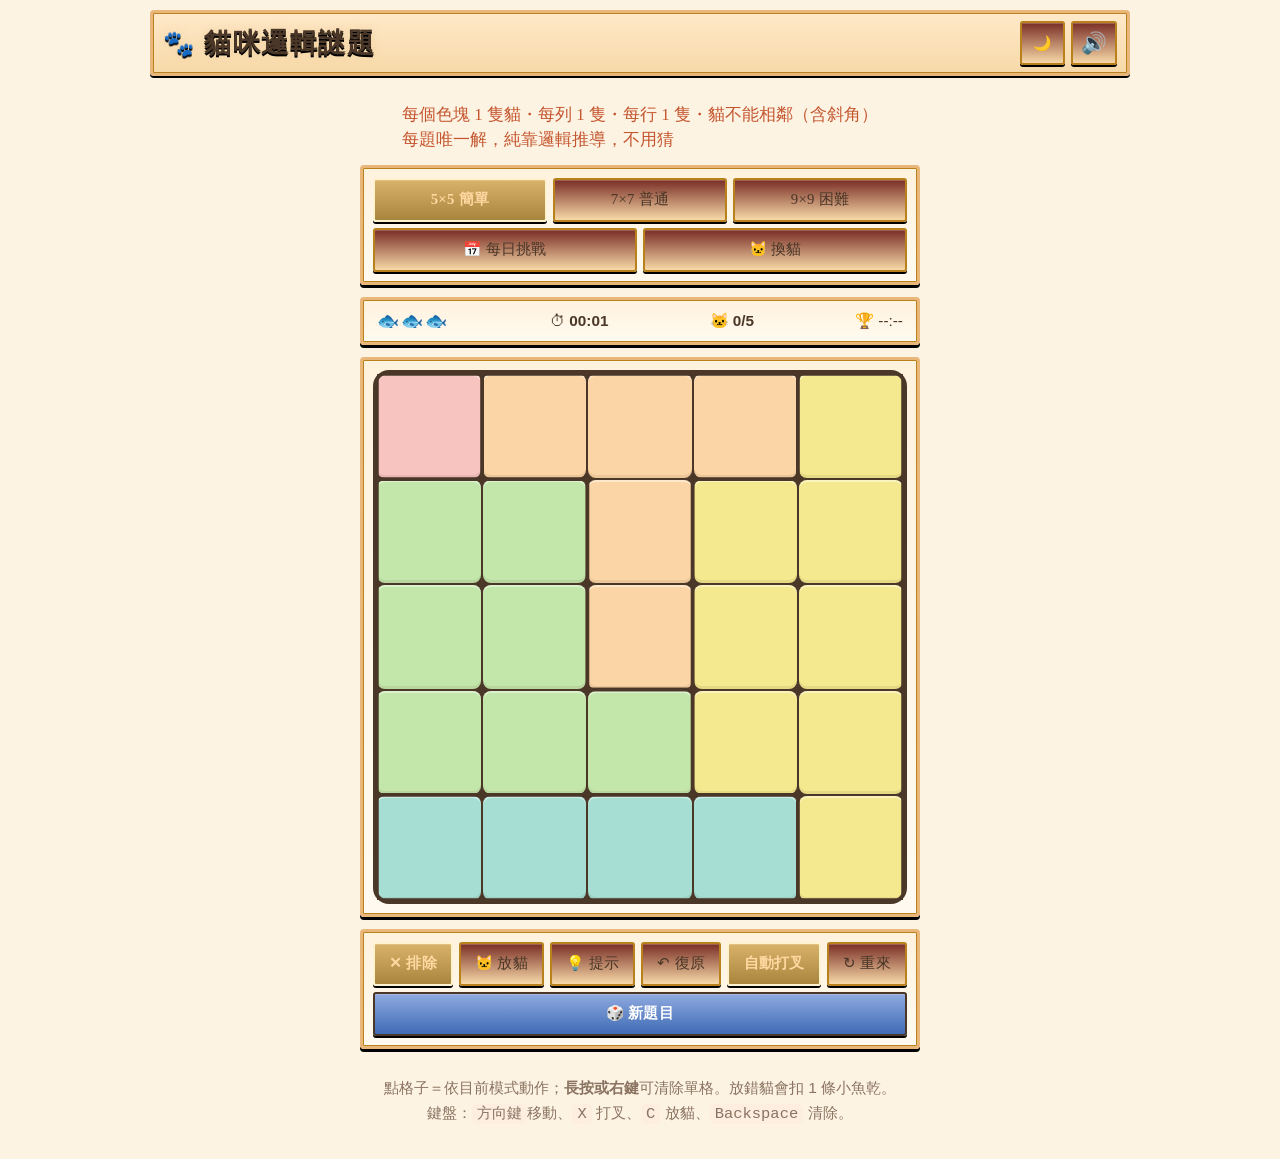
==== commit 0f2f0974: "feat: 配樂分難度、放貓與過關特效、棋盤磚塊質感 - 配樂：沿用養成留下的曲子，5×5／7×7／9×9／每日挑戰各兩首，由題目決定 - 特效：放貓彈跳＋列／行／色塊漣漪亮起＋鈴聲；過關貓咪輪流跳、" ====
--- a/index.html
+++ b/index.html
@@ -7,7 +7,7 @@
     <title>貓咪邏輯謎題｜Meowdoku</title>
     <meta name="theme-color" content="#2f6f63" />
     <link rel="manifest" href="./manifest.webmanifest" />
-    <link rel="stylesheet" href="./style.css?v=20261017" />
+    <link rel="stylesheet" href="./style.css?v=20261017b" />
     <link rel="icon" type="image/png" sizes="32x32" href="./icons/favicon-32.png" />
     <link rel="apple-touch-icon" href="./icons/apple-touch-icon.png" />
     <meta name="mobile-web-app-capable" content="yes" />
@@ -84,6 +84,6 @@
     <div class="loading hidden" id="loading">
       <span class="spin"></span><span id="loadingText">生成題目中…</span>
     </div>
-    <script type="module" src="./js/main.js?v=20261004"></script>
+    <script type="module" src="./js/main.js?v=20261017"></script>
   </body>
 </html>
--- a/style.css
+++ b/style.css
@@ -1495,3 +1495,118 @@
 }
 /* 觸控裝置／窄螢幕：維持原本手機樣式（這裡只是確保大螢幕專用規則不會外洩） */
 
+
+/* =========================================================
+   棋盤美術與特效：格子立體感、放貓彈跳、列／行／色塊亮起、過關彩紙
+   ========================================================= */
+:root {
+  --cell-hi: rgba(255, 255, 255, 0.42);
+  --cell-lo: rgba(60, 30, 10, 0.08);
+  --lit-glow: rgba(255, 255, 255, 0.75);
+}
+:root[data-theme="dark"] {
+  --cell-hi: rgba(255, 255, 255, 0.1);
+  --cell-lo: rgba(0, 0, 0, 0.22);
+  --lit-glow: rgba(255, 236, 170, 0.45);
+}
+/* 色塊磚：上緣高光、下緣陰影，像一塊塊軟糖 */
+.cell {
+  box-shadow:
+    inset 0 2px 0 var(--cell-hi),
+    inset 0 -3px 0 var(--cell-lo);
+}
+.cell.mark i {
+  font-size: 0.72em;
+  opacity: 0.55;
+}
+.cell.autox i {
+  opacity: 0.35;
+}
+.cell.cat i {
+  filter: drop-shadow(0 2px 2px rgba(0, 0, 0, 0.25));
+}
+
+/* 放貓：貓彈一下 */
+.cell.cat.pop i {
+  animation: catPop 0.38s cubic-bezier(0.3, 1.6, 0.5, 1);
+}
+@keyframes catPop {
+  0% {
+    transform: scale(0.3) rotate(-12deg);
+  }
+  60% {
+    transform: scale(1.18) rotate(4deg);
+  }
+  100% {
+    transform: scale(1);
+  }
+}
+/* 同列、同行、同色塊由近到遠亮起（--d 是距離造成的延遲） */
+.cell.lit::after {
+  content: "";
+  position: absolute;
+  inset: 0;
+  border-radius: inherit;
+  pointer-events: none;
+  background: radial-gradient(circle, var(--lit-glow), transparent 72%);
+  opacity: 0;
+  animation: cellLit 0.5s ease-out var(--d, 0ms) both;
+}
+@keyframes cellLit {
+  40% {
+    opacity: 1;
+  }
+  100% {
+    opacity: 0;
+  }
+}
+/* 過關：貓咪由上而下輪流跳 */
+.cell.cat.win-hop i {
+  animation: catHop 0.55s ease-in-out var(--d, 0ms) 2;
+}
+@keyframes catHop {
+  0%,
+  100% {
+    transform: translateY(0) scale(1);
+  }
+  35% {
+    transform: translateY(-22%) scale(1.08, 0.94);
+  }
+  60% {
+    transform: translateY(0) scale(1.1, 0.88);
+  }
+}
+.win-confetti {
+  position: absolute;
+  font-size: 22px;
+  line-height: 1;
+  transform: translate(-50%, -50%);
+  animation: confettiFly 1.4s cubic-bezier(0.2, 0.7, 0.4, 1) both;
+}
+@keyframes confettiFly {
+  0% {
+    opacity: 0;
+    transform: translate(-50%, -50%) scale(0.4);
+  }
+  12% {
+    opacity: 1;
+  }
+  55% {
+    transform: translate(calc(-50% + var(--dx) * 0.8), calc(-50% + var(--dy))) rotate(calc(var(--rot) * 0.6)) scale(1);
+  }
+  100% {
+    opacity: 0;
+    transform: translate(calc(-50% + var(--dx)), calc(-50% + var(--dy) * 0.2 + 120px)) rotate(var(--rot)) scale(0.9);
+  }
+}
+@media (prefers-reduced-motion: reduce) {
+  .cell.cat.pop i,
+  .cell.cat.win-hop i,
+  .cell.lit::after,
+  .win-confetti {
+    animation: none !important;
+  }
+  .win-confetti {
+    display: none;
+  }
+}
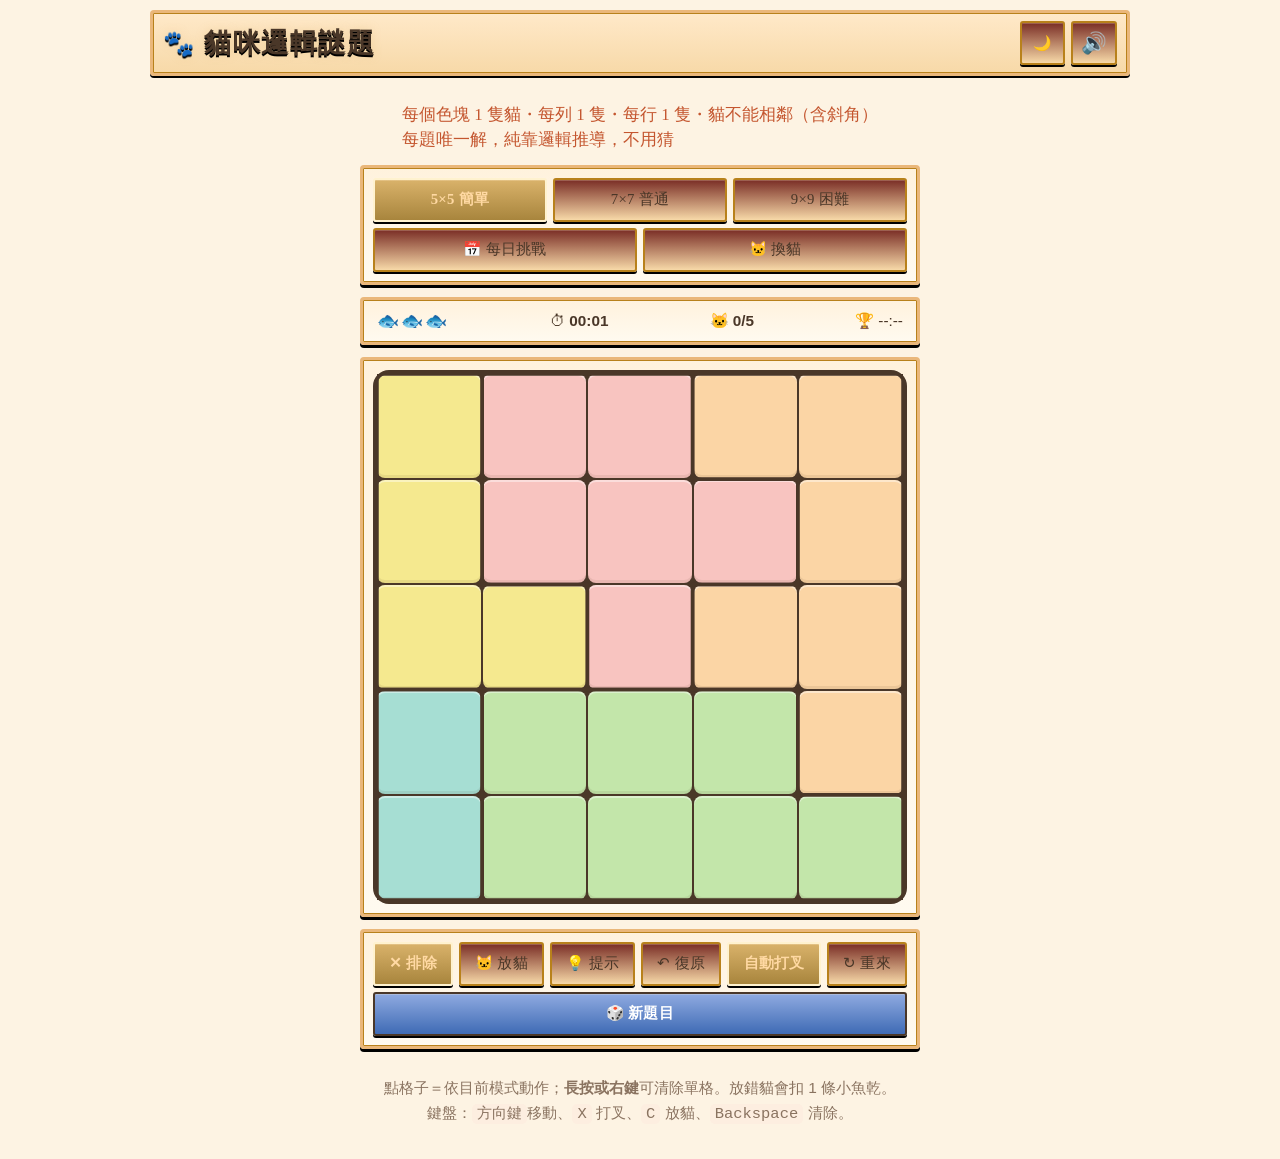
==== commit 26fcbbc7: "feat(engine): 提高難度——不再出 1 格色塊或只靠「只剩一格」就能解的題 實測舊版約 80% 題目有 1 格色塊（白送一隻貓再一路連鎖），5×5 有一半只靠 「只剩一格」就解完。生成器現" ====
--- a/index.html
+++ b/index.html
@@ -84,6 +84,6 @@
     <div class="loading hidden" id="loading">
       <span class="spin"></span><span id="loadingText">生成題目中…</span>
     </div>
-    <script type="module" src="./js/main.js?v=20261017"></script>
+    <script type="module" src="./js/main.js?v=20261017b"></script>
   </body>
 </html>
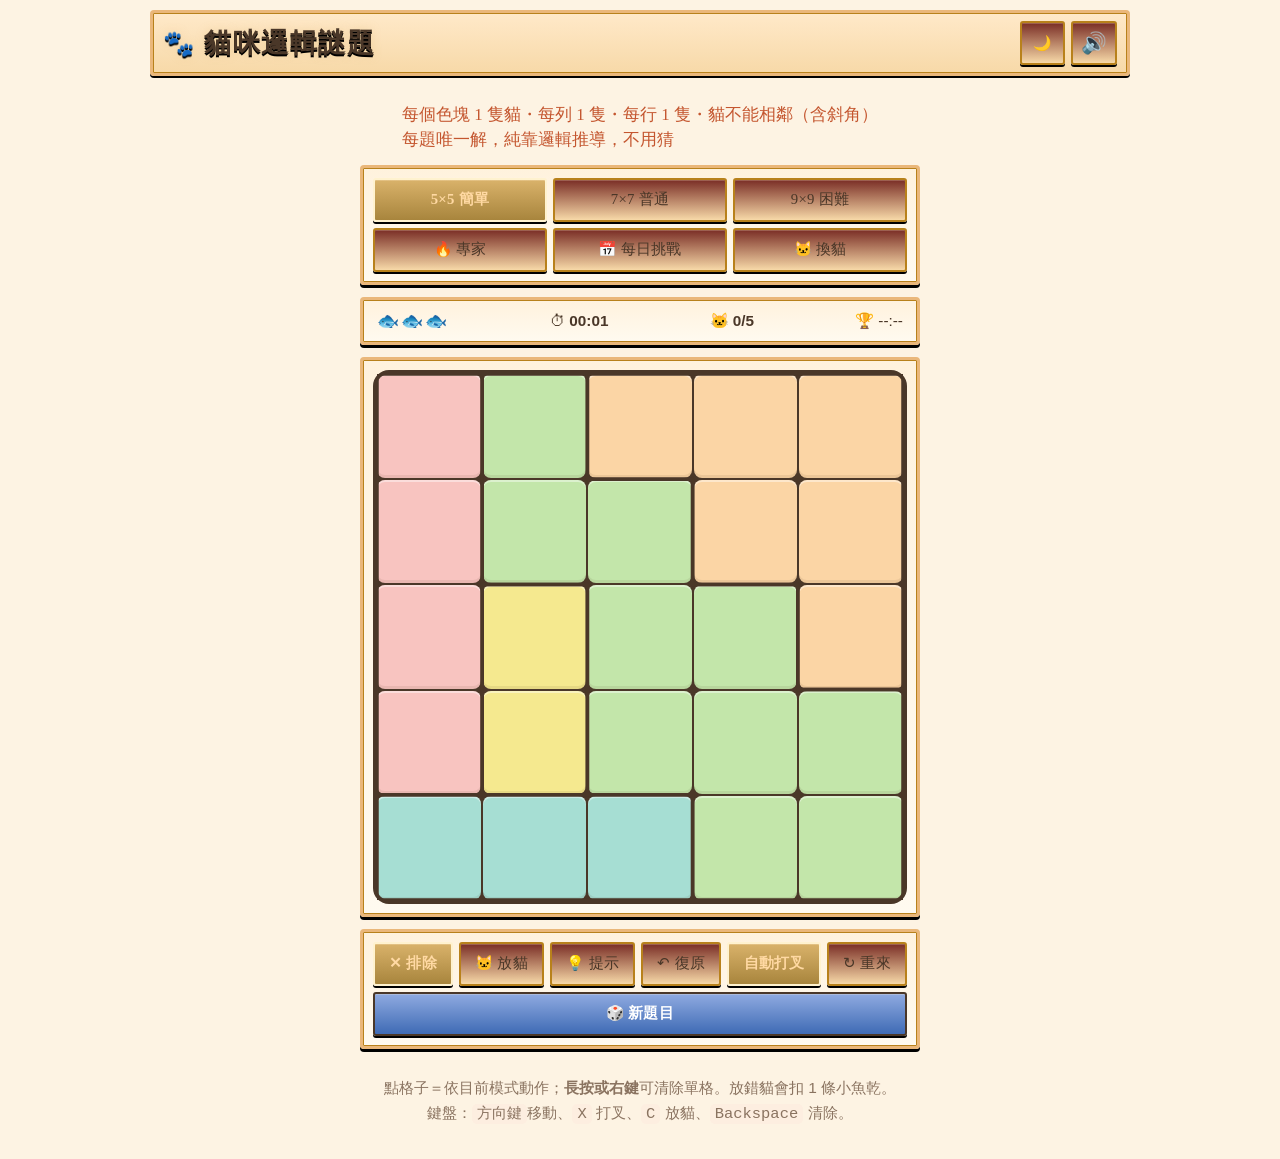
==== commit daad109a: "feat: 新增 🔥 專家難度（9×9、至少 3 次排除、無自動打叉與提示） - engine：eliminationSteps 難度分數（只剩一格用到卡住才做一次排除，計卡住次數），   gener" ====
--- a/index.html
+++ b/index.html
@@ -43,7 +43,8 @@
       </p>
       <section class="card levels">
         <button data-n="5">5×5 簡單</button><button data-n="7">7×7 普通</button
-        ><button data-n="9">9×9 困難</button><button id="dailyBtn">📅 每日挑戰</button
+        ><button data-n="9">9×9 困難</button><button data-n="9" data-expert="1" title="只收最難的 9×9，沒有自動打叉與提示">🔥 專家</button
+        ><button id="dailyBtn">📅 每日挑戰</button
         ><button id="skinBtn" title="更換貓咪圖示"><span id="skinBtnLabel">🐱 換貓</span></button>
       </section>
       <section class="card">
@@ -84,6 +85,6 @@
     <div class="loading hidden" id="loading">
       <span class="spin"></span><span id="loadingText">生成題目中…</span>
     </div>
-    <script type="module" src="./js/main.js?v=20261017b"></script>
+    <script type="module" src="./js/main.js?v=20261017c"></script>
   </body>
 </html>
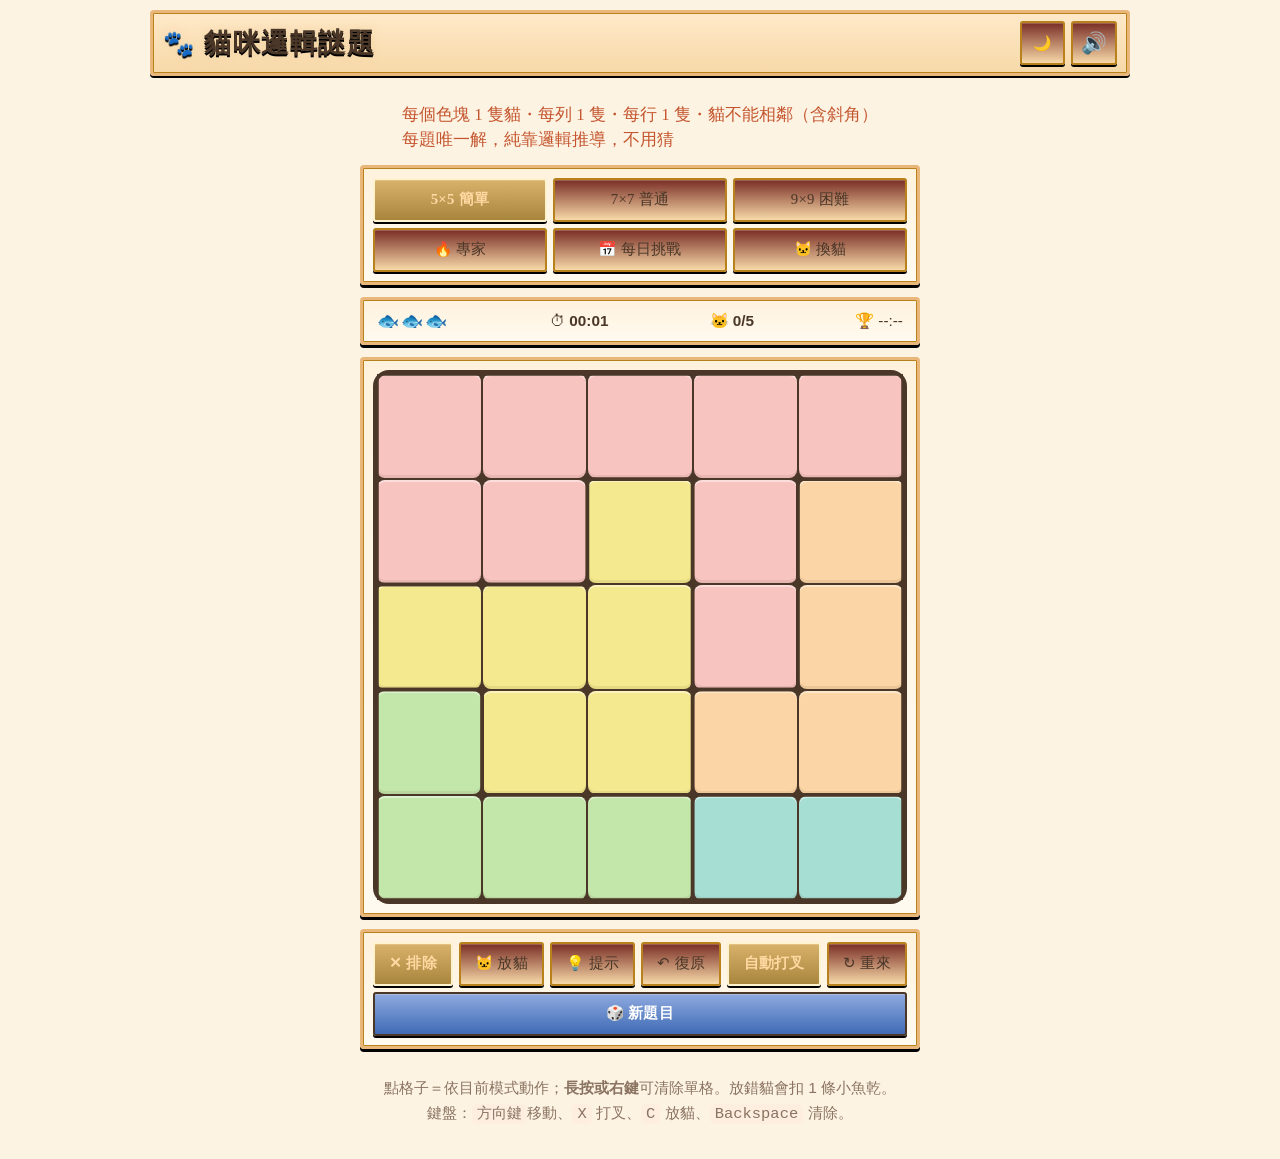
==== commit d0fb2ae0: "feat: 放貓後倒數 5 秒才切回排除模式 放貓後留在放貓模式，按鈕顯示倒數秒數與縮短的進度條；期間再點格子重新倒數， 沒點就切回「✕ 排除」，手動切換會取消倒數，過關或沒小魚乾時直接回排除。 另修" ====
--- a/index.html
+++ b/index.html
@@ -7,7 +7,7 @@
     <title>貓咪邏輯謎題｜Meowdoku</title>
     <meta name="theme-color" content="#2f6f63" />
     <link rel="manifest" href="./manifest.webmanifest" />
-    <link rel="stylesheet" href="./style.css?v=20261017b" />
+    <link rel="stylesheet" href="./style.css?v=20261017c" />
     <link rel="icon" type="image/png" sizes="32x32" href="./icons/favicon-32.png" />
     <link rel="apple-touch-icon" href="./icons/apple-touch-icon.png" />
     <meta name="mobile-web-app-capable" content="yes" />
@@ -85,6 +85,6 @@
     <div class="loading hidden" id="loading">
       <span class="spin"></span><span id="loadingText">生成題目中…</span>
     </div>
-    <script type="module" src="./js/main.js?v=20261017c"></script>
+    <script type="module" src="./js/main.js?v=20261017d"></script>
   </body>
 </html>
--- a/style.css
+++ b/style.css
@@ -1610,3 +1610,30 @@
     display: none;
   }
 }
+
+/* 放貓後的 5 秒倒數：按鈕底部一條逐漸縮短的進度條 */
+#modeCatBtn {
+  position: relative;
+  overflow: hidden;
+}
+#modeCatBtn.counting::after {
+  content: "";
+  position: absolute;
+  left: 0;
+  bottom: 0;
+  height: 4px;
+  width: 100%;
+  background: var(--accent);
+  transform-origin: left;
+  animation: catModeDrain var(--cat-mode-ms, 5s) linear forwards;
+}
+@keyframes catModeDrain {
+  to {
+    transform: scaleX(0);
+  }
+}
+@media (prefers-reduced-motion: reduce) {
+  #modeCatBtn.counting::after {
+    animation: none;
+  }
+}
